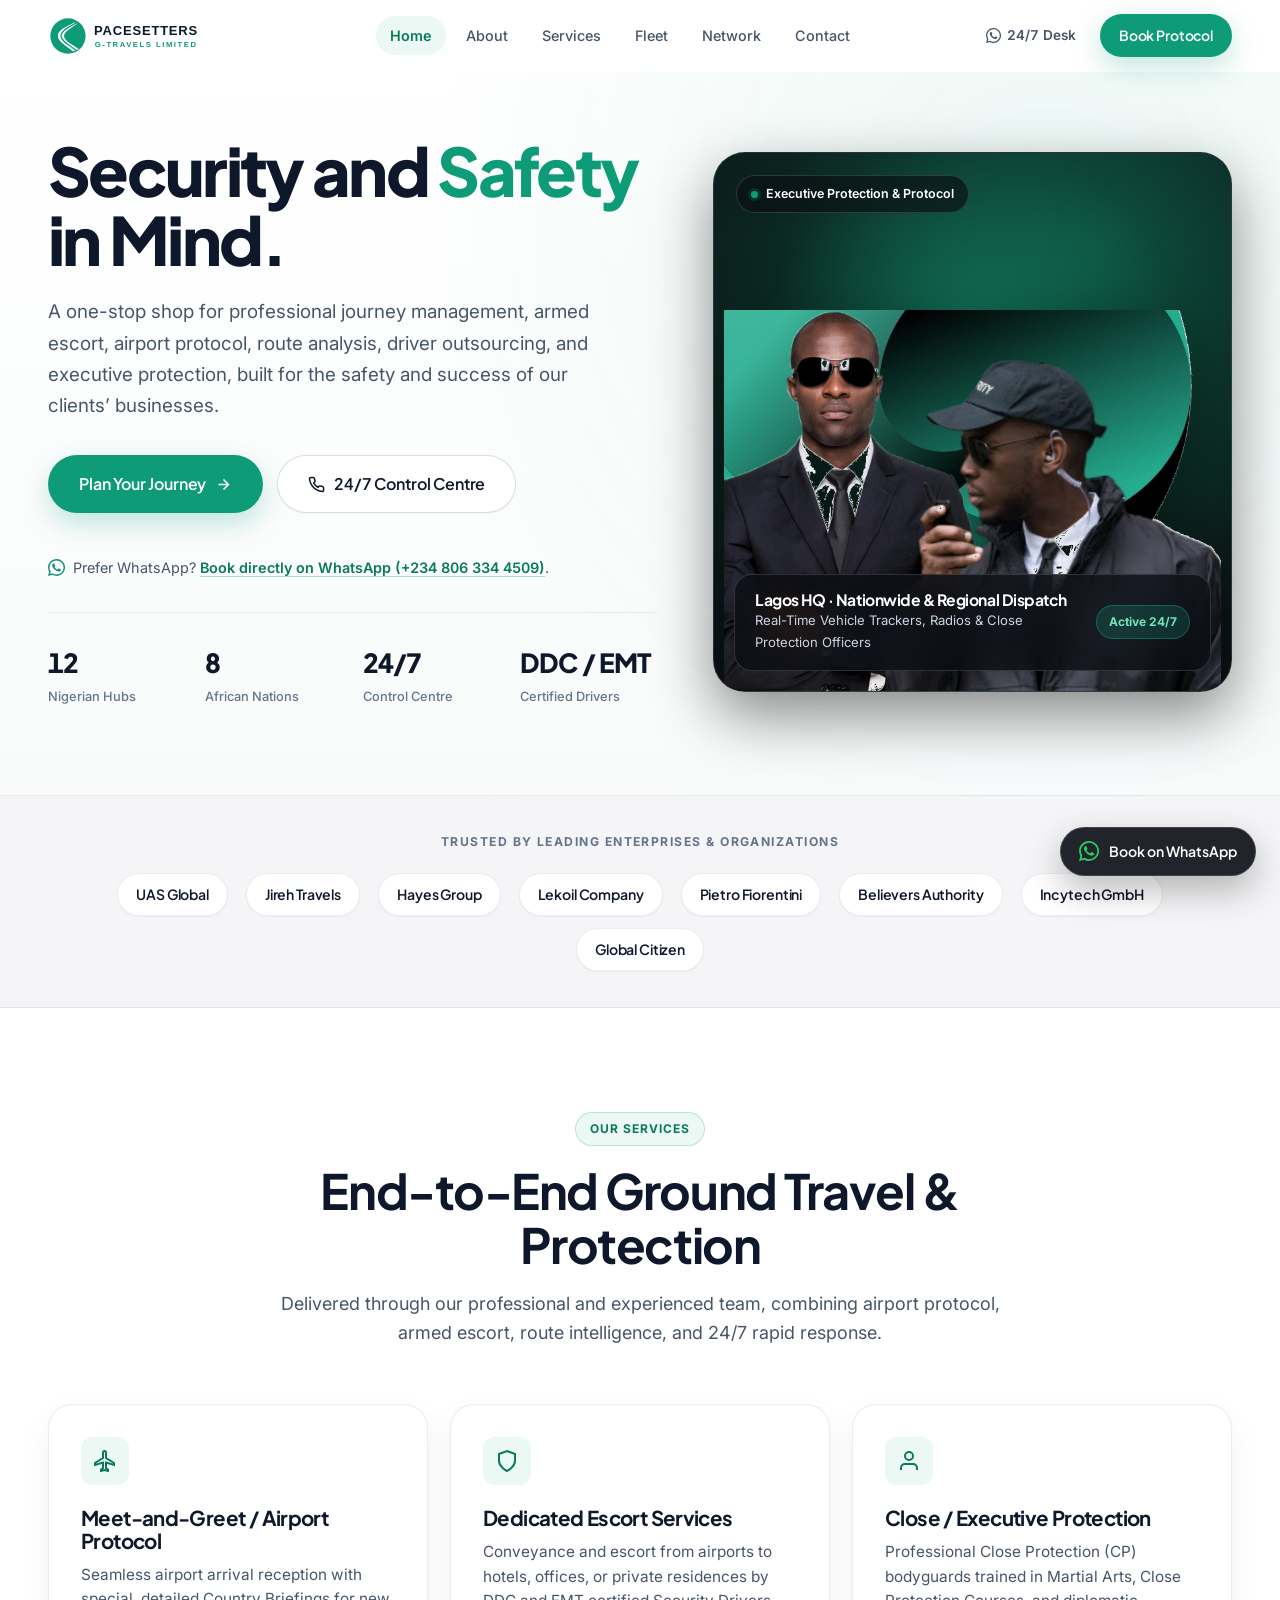
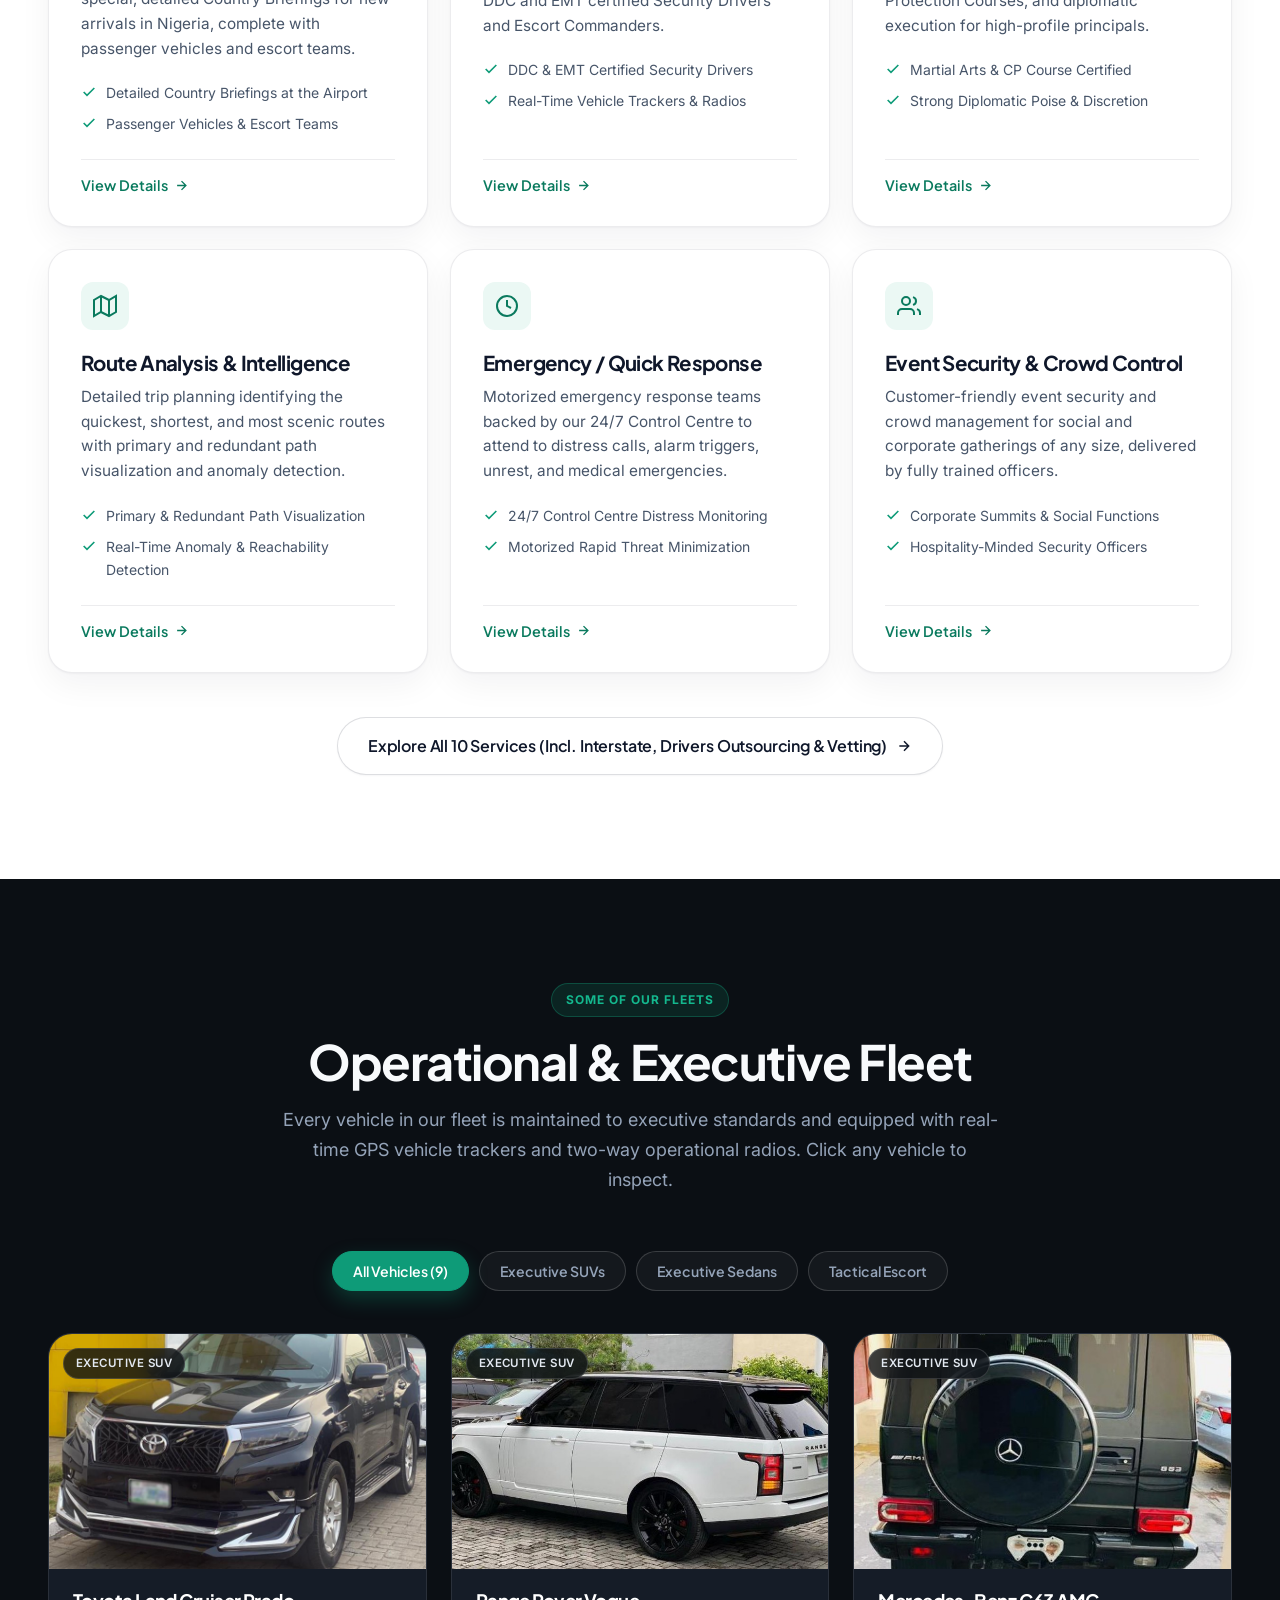
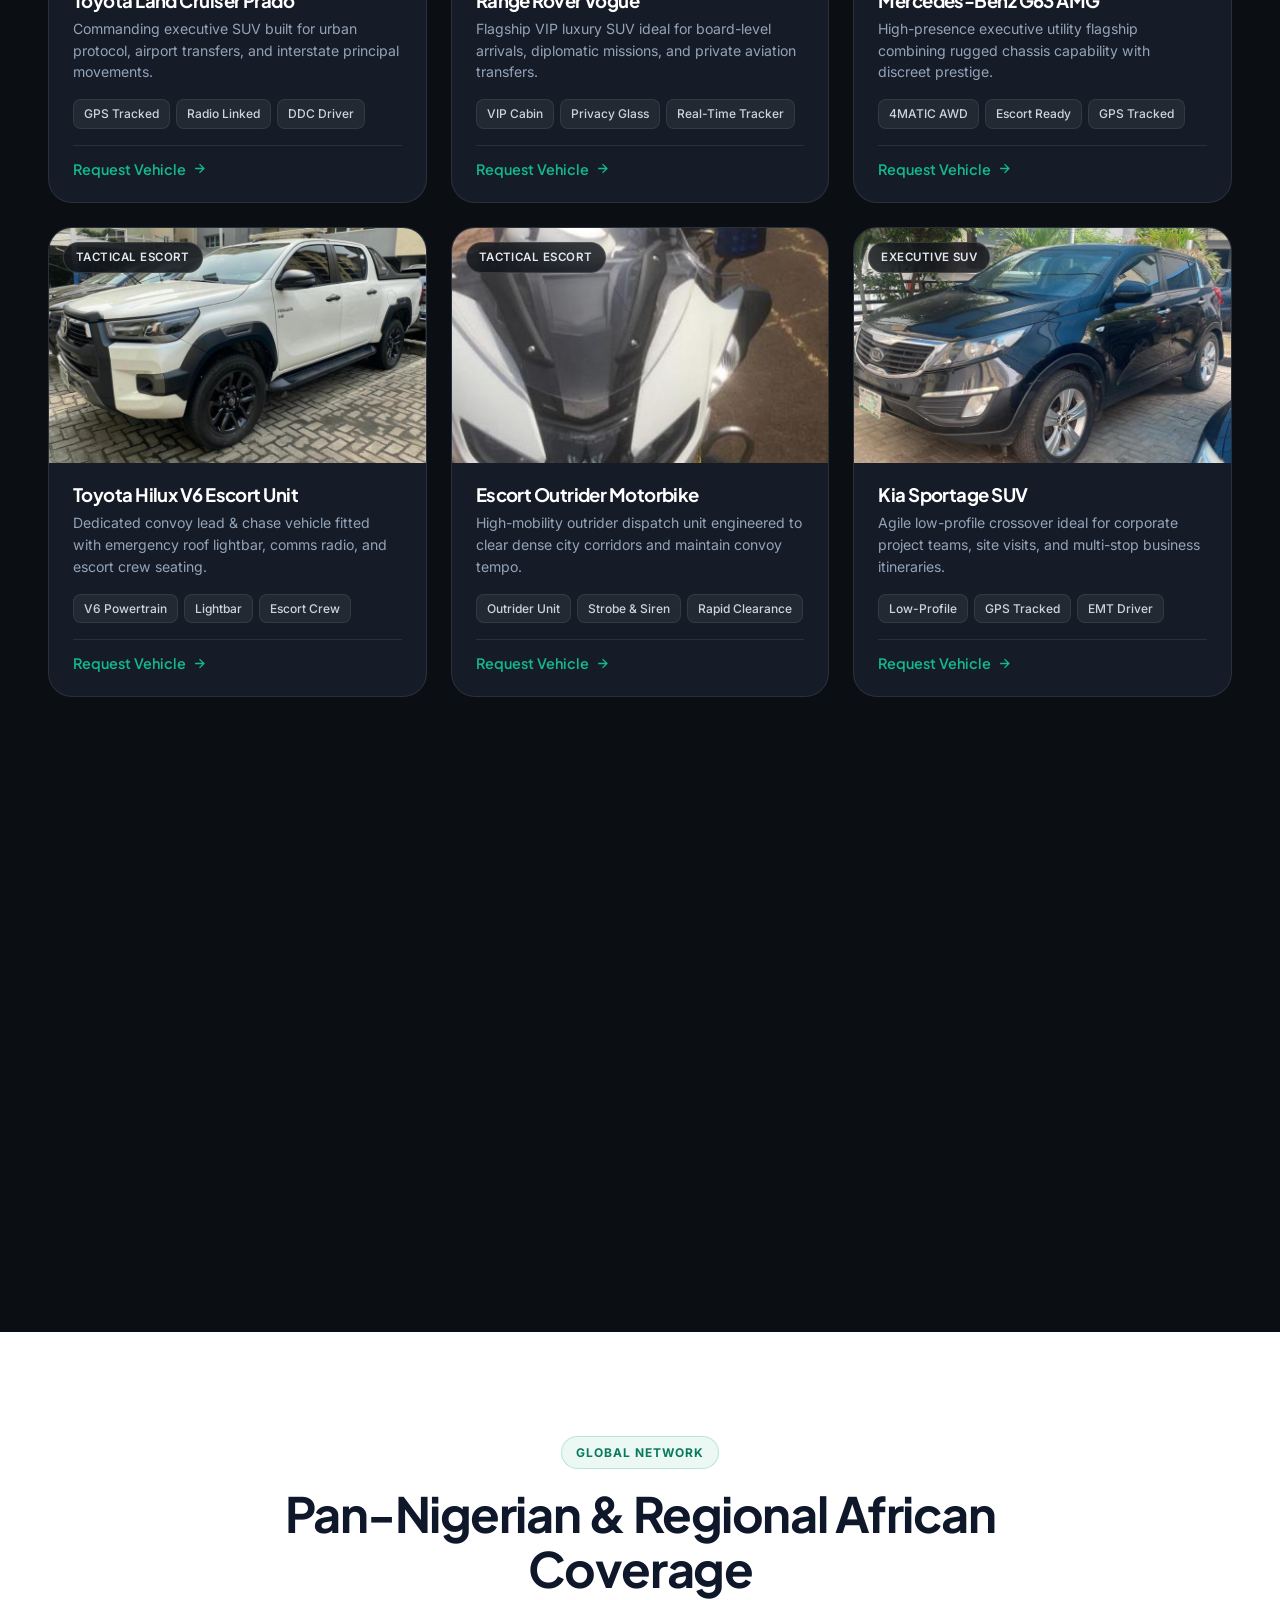
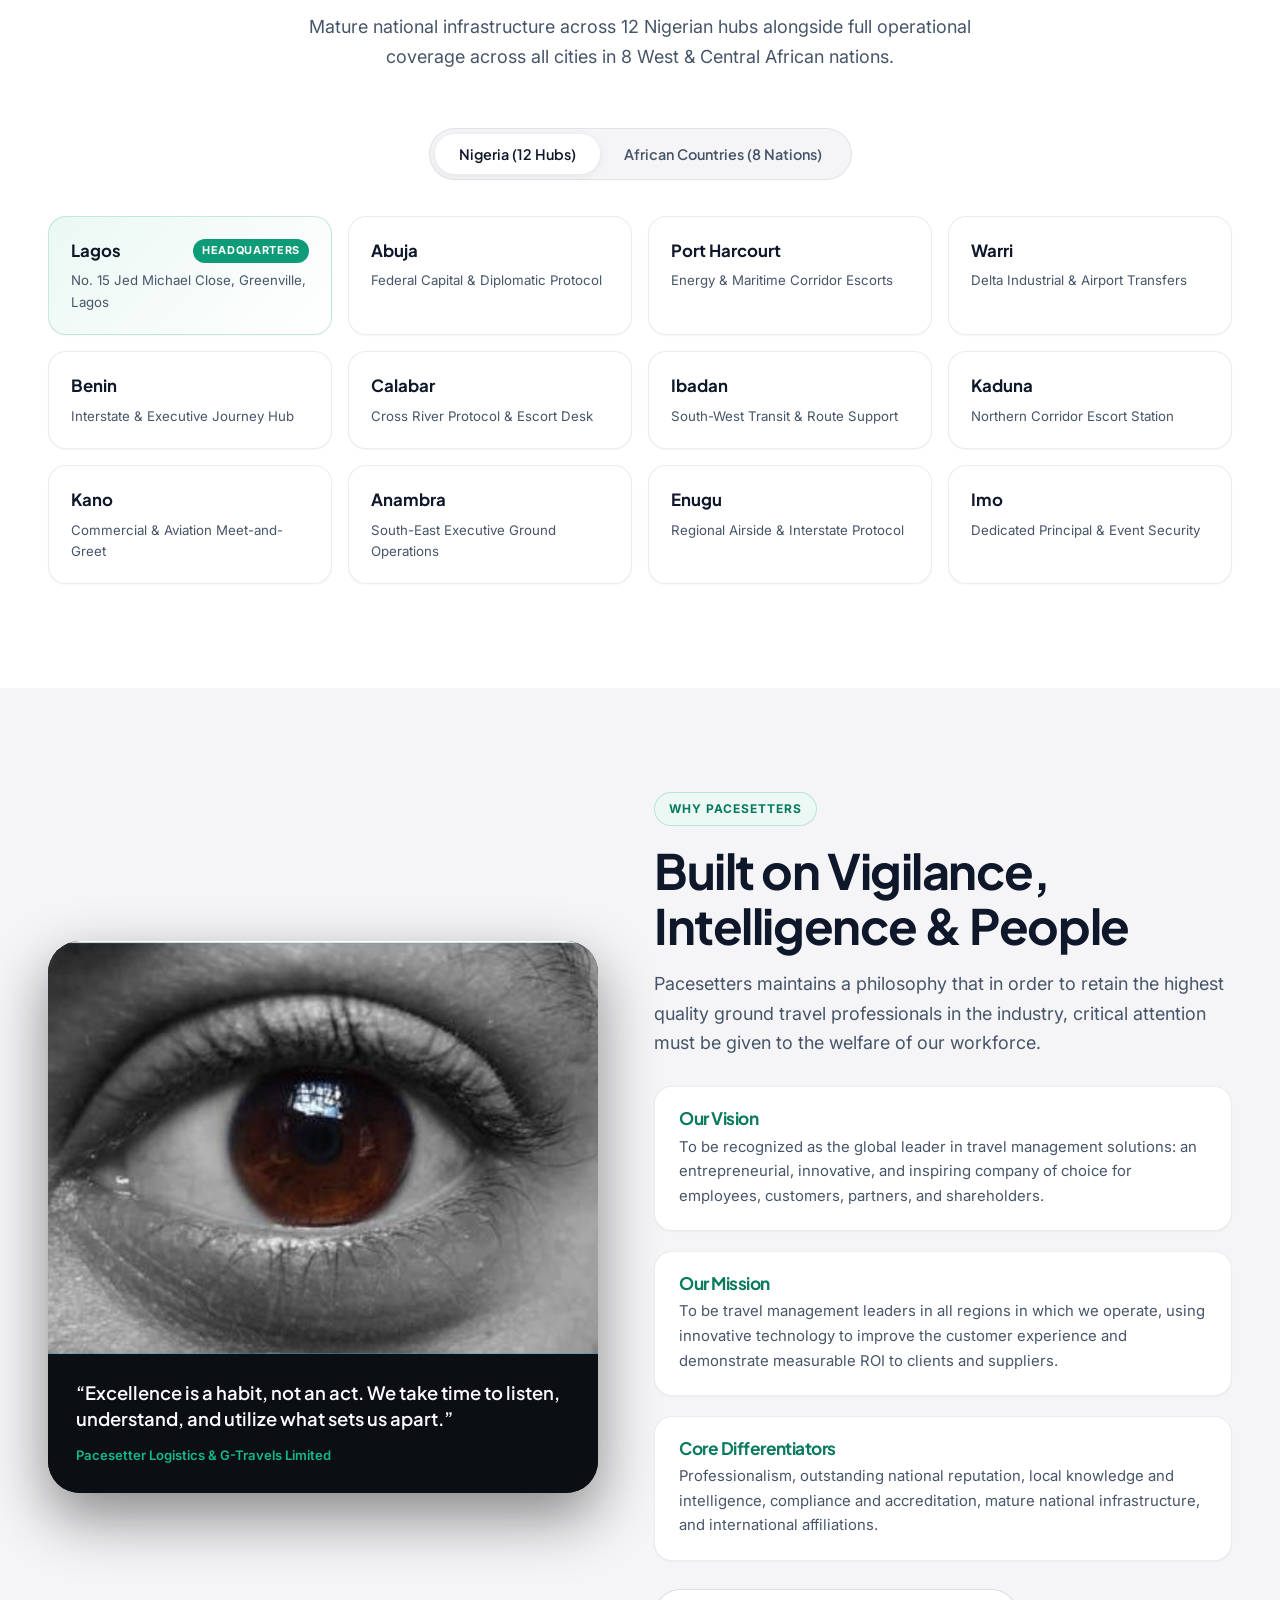
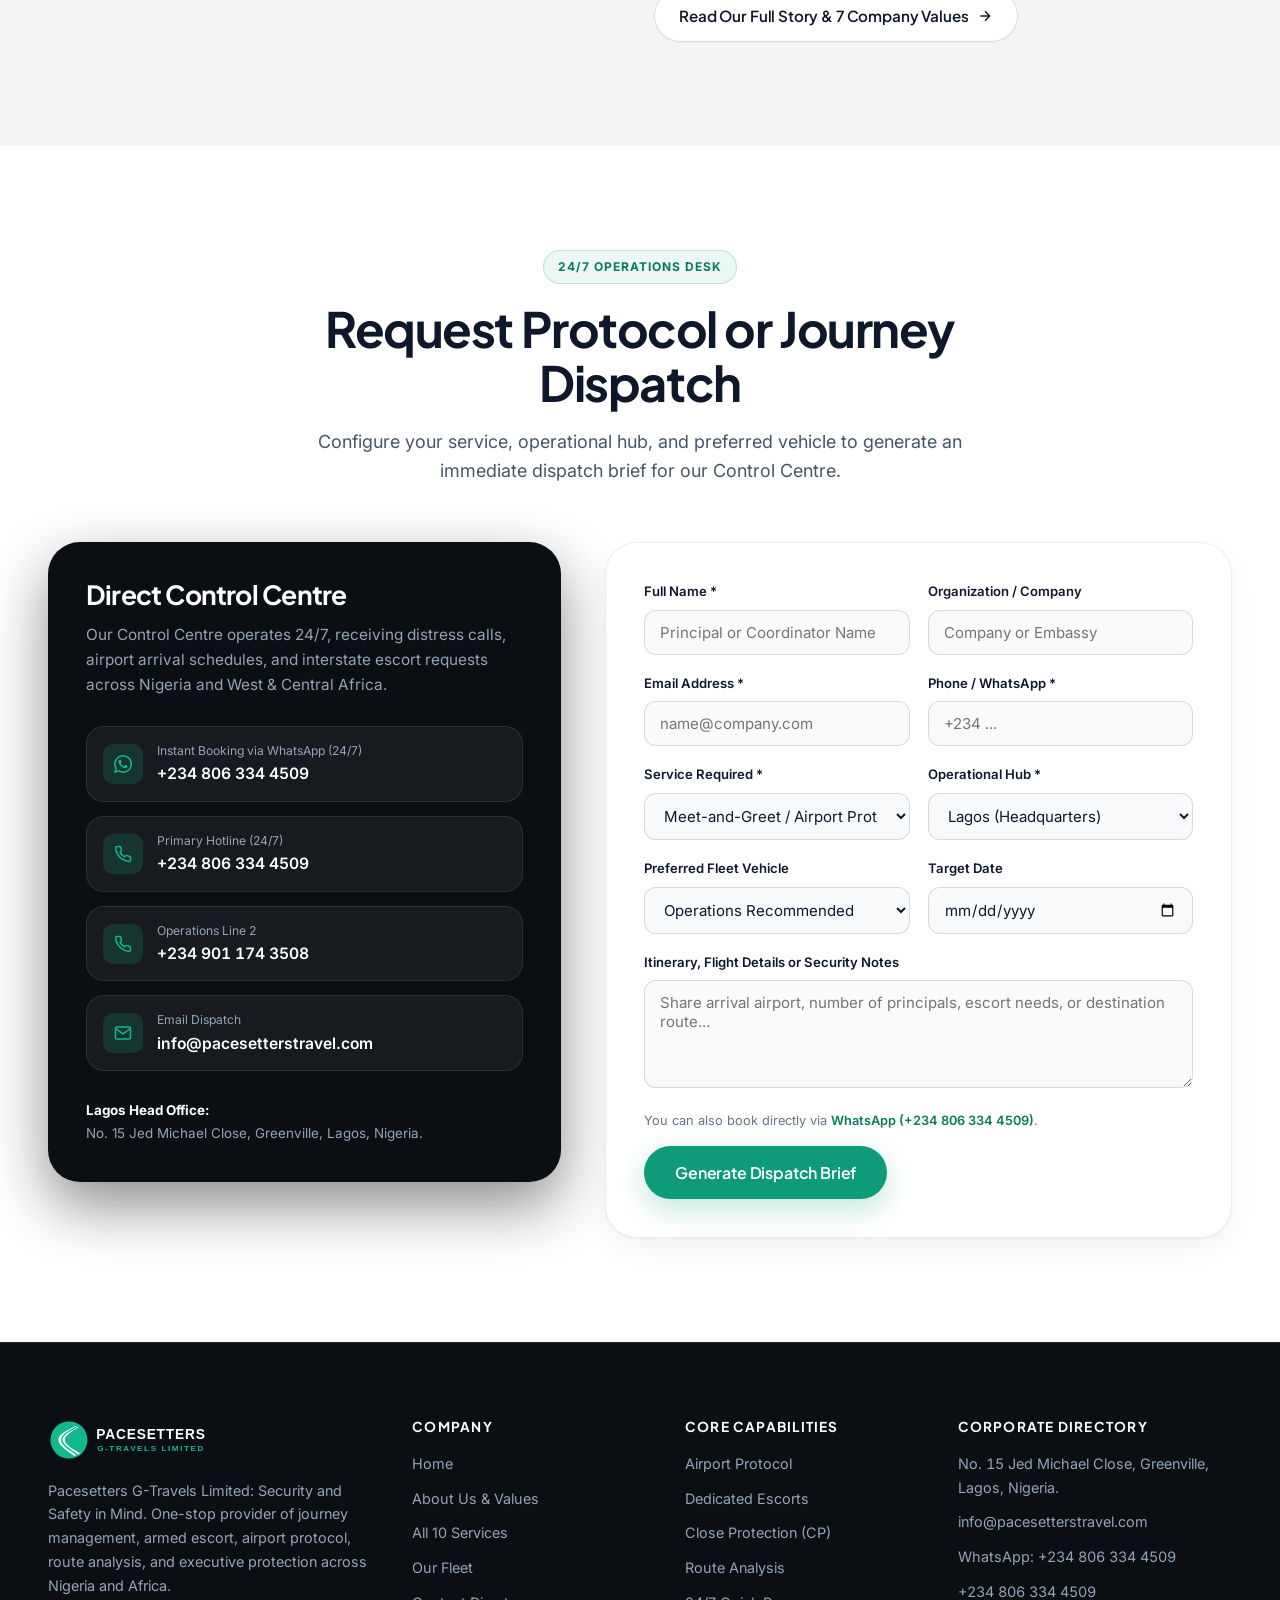
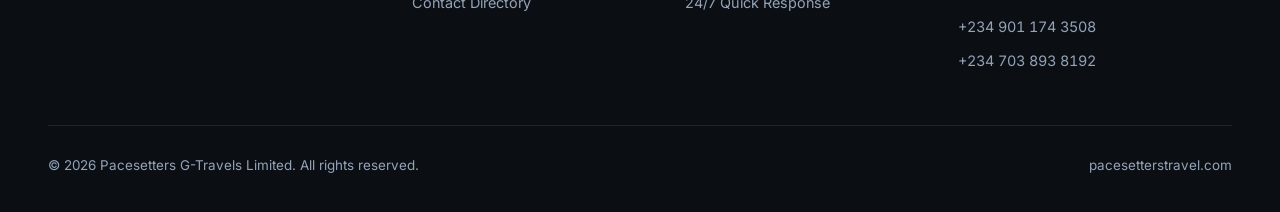
==== index.html @ 724a134c "Redesign Pacesetters G-Travels website with PDF brand assets and WhatsApp booking" ====
<!DOCTYPE html>
<html lang="en">
<head>
  <meta charset="UTF-8">
  <meta name="viewport" content="width=device-width, initial-scale=1.0">
  <title>Pacesetters G-Travels Limited | Security and Safety in Mind</title>
  <meta name="description" content="Pacesetters G-Travels Limited is a one-stop shop for professional journey management, armed escort, airport protocol, route analysis, driver outsourcing, and executive protection across Nigeria and West & Central Africa.">
  <meta property="og:title" content="Pacesetters G-Travels Limited | Security and Safety in Mind">
  <meta property="og:description" content="Professional journey management, airport protocol, armed escort, and executive protection across Nigeria and 8 African nations.">
  <meta property="og:type" content="website">
  <meta property="og:image" content="assets/images/pdf/fleet-prado.jpg">

  <link rel="preconnect" href="https://fonts.googleapis.com">
  <link rel="preconnect" href="https://fonts.gstatic.com" crossorigin>
  <link href="https://fonts.googleapis.com/css2?family=Inter:wght@400;500;600;700&family=Plus+Jakarta+Sans:wght@500;600;700;800&display=swap" rel="stylesheet">

  <link rel="stylesheet" href="style.css">
  <link rel="icon" type="image/svg+xml" href="assets/images/logo-mark.svg">
</head>
<body>

  <!-- STICKY FROSTED-GLASS NAVIGATION -->
  <header class="site-header" id="site-header">
    <div class="container nav-inner">
      <a href="index.html" class="nav-logo" aria-label="Pacesetters G-Travels Limited Home">
        <img src="assets/images/logo.svg" alt="Pacesetters G-Travels Limited" height="40">
      </a>

      <ul class="nav-menu" aria-label="Primary Navigation">
        <li><a href="index.html" class="nav-link active">Home</a></li>
        <li><a href="about.html" class="nav-link">About</a></li>
        <li><a href="services.html" class="nav-link">Services</a></li>
        <li><a href="#fleet" class="nav-link">Fleet</a></li>
        <li><a href="#network" class="nav-link">Network</a></li>
        <li><a href="contact.html" class="nav-link">Contact</a></li>
      </ul>

      <div class="nav-actions">
        <a href="https://wa.me/2348063344509?text=Hello%20Pacesetters%20G-Travels%2C%20I%20would%20like%20to%20book%20a%20journey%20or%20protocol%20service." target="_blank" rel="noopener noreferrer" class="nav-phone tabular-nums" aria-label="Message 24/7 Desk on WhatsApp">
          <svg width="15" height="15" viewBox="0 0 24 24" fill="currentColor" aria-hidden="true"><path d="M20.52 3.48A11.86 11.86 0 0 0 12.06 0C5.46 0 .1 5.36.1 11.96c0 2.1.55 4.16 1.6 5.97L0 24l6.24-1.64a11.94 11.94 0 0 0 5.82 1.49h.01c6.6 0 11.96-5.36 11.96-11.96 0-3.2-1.25-6.2-3.51-8.41ZM12.07 21.8h-.01a9.9 9.9 0 0 1-5.04-1.38l-.36-.21-3.7.97.99-3.61-.24-.37a9.86 9.86 0 0 1-1.52-5.24c0-5.46 4.44-9.9 9.9-9.9 2.64 0 5.13 1.03 7 2.9a9.83 9.83 0 0 1 2.9 7c0 5.46-4.45 9.9-9.92 9.9Zm5.43-7.42c-.3-.15-1.76-.87-2.04-.97-.27-.1-.47-.15-.67.15-.2.3-.77.97-.94 1.17-.17.2-.35.22-.65.07-.3-.15-1.26-.46-2.4-1.48-.89-.79-1.48-1.77-1.66-2.07-.17-.3-.02-.46.13-.61.14-.14.3-.35.45-.52.15-.18.2-.3.3-.5.1-.2.05-.37-.02-.52-.08-.15-.67-1.62-.92-2.22-.24-.58-.49-.5-.67-.51h-.57c-.2 0-.52.08-.8.37-.27.3-1.04 1.02-1.04 2.48s1.07 2.88 1.22 3.08c.15.2 2.1 3.2 5.08 4.49.71.3 1.26.49 1.69.62.71.23 1.36.2 1.87.12.57-.09 1.76-.72 2.01-1.41.25-.7.25-1.3.17-1.42-.07-.12-.27-.2-.57-.35Z"/></svg>
          <span>24/7 Desk</span>
        </a>
        <a href="#concierge" class="btn btn-primary btn-sm">Book Protocol</a>
        <button class="nav-toggle" id="nav-toggle" aria-label="Open menu" aria-expanded="false">
          <svg width="22" height="22" viewBox="0 0 24 24" fill="none" stroke="currentColor" stroke-width="2"><line x1="3" y1="6" x2="21" y2="6"/><line x1="3" y1="12" x2="21" y2="12"/><line x1="3" y1="18" x2="21" y2="18"/></svg>
        </button>
      </div>
    </div>
  </header>

  <!-- MOBILE NAVIGATION DRAWER -->
  <div class="mobile-drawer" id="mobile-drawer" aria-label="Mobile Navigation">
    <ul class="mobile-nav-list">
      <li><a href="index.html" class="active">Home <span>&rarr;</span></a></li>
      <li><a href="about.html">About Us <span>&rarr;</span></a></li>
      <li><a href="services.html">All 10 Services <span>&rarr;</span></a></li>
      <li><a href="#fleet">Our Fleet <span>&rarr;</span></a></li>
      <li><a href="#network">Global Network <span>&rarr;</span></a></li>
      <li><a href="contact.html">Contact Directory <span>&rarr;</span></a></li>
    </ul>
    <div class="mobile-drawer-footer">
      <a href="#concierge" class="btn btn-primary btn-lg">Plan Your Journey</a>
      <a href="tel:+2348063344509" class="btn btn-secondary btn-lg tabular-nums">Call +234 806 334 4509</a>
    </div>
  </div>

  <main>
    <!-- HERO SECTION -->
    <section class="hero">
      <div class="container hero-grid">
        <div class="hero-content">
          <h1 class="hero-title">
            Security and <span class="accent">Safety</span> in Mind.
          </h1>

          <p class="hero-subtitle">
            A one-stop shop for professional journey management, armed escort, airport protocol, route analysis, driver outsourcing, and executive protection, built for the safety and success of our clients’ businesses.
          </p>

          <div class="hero-actions">
            <a href="#concierge" class="btn btn-primary btn-lg">
              <span>Plan Your Journey</span>
              <svg width="17" height="17" viewBox="0 0 24 24" fill="none" stroke="currentColor" stroke-width="2.2"><path d="M5 12h14M12 5l7 7-7 7"/></svg>
            </a>
            <a href="tel:+2348063344509" class="btn btn-secondary btn-lg tabular-nums">
              <svg width="17" height="17" viewBox="0 0 24 24" fill="none" stroke="currentColor" stroke-width="2.2"><path d="M22 16.92v3a2 2 0 0 1-2.18 2 19.79 19.79 0 0 1-8.63-3.07 19.5 19.5 0 0 1-6-6 19.79 19.79 0 0 1-3.07-8.67A2 2 0 0 1 4.11 2h3a2 2 0 0 1 2 1.72 12.84 12.84 0 0 0 .7 2.81 2 2 0 0 1-.45 2.11L8.09 9.91a16 16 0 0 0 6 6l1.27-1.27a2 2 0 0 1 2.11-.45 12.84 12.84 0 0 0 2.81.7A2 2 0 0 1 22 16.92z"/></svg>
              <span>24/7 Control Centre</span>
            </a>
          </div>

          <p class="hero-whatsapp-note">
            <svg width="17" height="17" viewBox="0 0 24 24" fill="currentColor" aria-hidden="true"><path d="M20.52 3.48A11.86 11.86 0 0 0 12.06 0C5.46 0 .1 5.36.1 11.96c0 2.1.55 4.16 1.6 5.97L0 24l6.24-1.64a11.94 11.94 0 0 0 5.82 1.49h.01c6.6 0 11.96-5.36 11.96-11.96 0-3.2-1.25-6.2-3.51-8.41ZM12.07 21.8h-.01a9.9 9.9 0 0 1-5.04-1.38l-.36-.21-3.7.97.99-3.61-.24-.37a9.86 9.86 0 0 1-1.52-5.24c0-5.46 4.44-9.9 9.9-9.9 2.64 0 5.13 1.03 7 2.9a9.83 9.83 0 0 1 2.9 7c0 5.46-4.45 9.9-9.92 9.9Zm5.43-7.42c-.3-.15-1.76-.87-2.04-.97-.27-.1-.47-.15-.67.15-.2.3-.77.97-.94 1.17-.17.2-.35.22-.65.07-.3-.15-1.26-.46-2.4-1.48-.89-.79-1.48-1.77-1.66-2.07-.17-.3-.02-.46.13-.61.14-.14.3-.35.45-.52.15-.18.2-.3.3-.5.1-.2.05-.37-.02-.52-.08-.15-.67-1.62-.92-2.22-.24-.58-.49-.5-.67-.51h-.57c-.2 0-.52.08-.8.37-.27.3-1.04 1.02-1.04 2.48s1.07 2.88 1.22 3.08c.15.2 2.1 3.2 5.08 4.49.71.3 1.26.49 1.69.62.71.23 1.36.2 1.87.12.57-.09 1.76-.72 2.01-1.41.25-.7.25-1.3.17-1.42-.07-.12-.27-.2-.57-.35Z"/></svg>
            <span>Prefer WhatsApp? <a href="https://wa.me/2348063344509?text=Hello%20Pacesetters%20G-Travels%2C%20I%20would%20like%20to%20book%20a%20journey%20or%20protocol%20service." target="_blank" rel="noopener noreferrer" class="hero-whatsapp-link tabular-nums">Book directly on WhatsApp (+234 806 334 4509)</a>.</span>
          </p>

          <div class="hero-metrics">
            <div>
              <span class="metric-value tabular-nums">12</span>
              <span class="metric-label">Nigerian Hubs</span>
            </div>
            <div>
              <span class="metric-value tabular-nums">8</span>
              <span class="metric-label">African Nations</span>
            </div>
            <div>
              <span class="metric-value tabular-nums">24/7</span>
              <span class="metric-label">Control Centre</span>
            </div>
            <div>
              <span class="metric-value">DDC / EMT</span>
              <span class="metric-label">Certified Drivers</span>
            </div>
          </div>
        </div>

        <!-- Hero Visual Showcase -->
        <div class="hero-stage">
          <div class="hero-stage-badge">
            <span class="eyebrow-dot" aria-hidden="true"></span>
            <span>Executive Protection &amp; Protocol</span>
          </div>
          <img src="assets/images/pdf/hero-security.png" alt="Pacesetters G-Travels Executive Protection and Tactical Security Team" class="hero-stage-img">
          <div class="hero-stage-chip">
            <div>
              <h4>Lagos HQ &middot; Nationwide &amp; Regional Dispatch</h4>
              <p>Real-Time Vehicle Trackers, Radios &amp; Close Protection Officers</p>
            </div>
            <span class="chip-status">Active 24/7</span>
          </div>
        </div>
      </div>
    </section>

    <!-- TRUSTED CLIENTELE STRIP -->
    <section class="clientele-bar" aria-label="Our Clientele">
      <div class="container clientele-inner">
        <span class="clientele-label">Trusted by Leading Enterprises &amp; Organizations</span>
        <div class="clientele-list">
          <span class="client-pill">UAS Global</span>
          <span class="client-pill">Jireh Travels</span>
          <span class="client-pill">Hayes Group</span>
          <span class="client-pill">Lekoil Company</span>
          <span class="client-pill">Pietro Fiorentini</span>
          <span class="client-pill">Believers Authority</span>
          <span class="client-pill">Incytech GmbH</span>
          <span class="client-pill">Global Citizen</span>
        </div>
      </div>
    </section>

    <!-- CORE SERVICES BENTO GRID -->
    <section class="section" id="services">
      <div class="container">
        <div class="section-header centered reveal">
          <span class="eyebrow">Our Services</span>
          <h2 class="section-title">End-to-End Ground Travel &amp; Protection</h2>
          <p class="section-lead">
            Delivered through our professional and experienced team, combining airport protocol, armed escort, route intelligence, and 24/7 rapid response.
          </p>
        </div>

        <div class="bento-grid">
          <!-- 1. Meet-and-Greet / Airport Protocol -->
          <article class="bento-card reveal">
            <div>
              <div class="bento-icon" aria-hidden="true">
                <svg width="24" height="24" viewBox="0 0 24 24" fill="none" stroke="currentColor" stroke-width="2"><path d="M21 16v-2l-8-5V3.5c0-.83-.67-1.5-1.5-1.5S10 2.67 10 3.5V9l-8 5v2l8-2.5V19l-2 1.5V22l3.5-1 3.5 1v-1.5L13 19v-5.5l8 2.5z"/></svg>
              </div>
              <h3>Meet-and-Greet / Airport Protocol</h3>
              <p>
                Seamless airport arrival reception with special, detailed Country Briefings for new arrivals in Nigeria, complete with passenger vehicles and escort teams.
              </p>
              <ul class="bento-points">
                <li><svg width="16" height="16" viewBox="0 0 24 24" fill="none" stroke="currentColor" stroke-width="2.4"><polyline points="20 6 9 17 4 12"/></svg><span>Detailed Country Briefings at the Airport</span></li>
                <li><svg width="16" height="16" viewBox="0 0 24 24" fill="none" stroke="currentColor" stroke-width="2.4"><polyline points="20 6 9 17 4 12"/></svg><span>Passenger Vehicles &amp; Escort Teams</span></li>
              </ul>
            </div>
            <div class="bento-footer">
              <button type="button" class="text-link-btn" data-service-key="meet-greet">
                <span>View Details</span>
                <svg width="15" height="15" viewBox="0 0 24 24" fill="none" stroke="currentColor" stroke-width="2.2"><path d="M5 12h14M12 5l7 7-7 7"/></svg>
              </button>
            </div>
          </article>

          <!-- 2. Dedicated Escort & Security Drivers -->
          <article class="bento-card reveal">
            <div>
              <div class="bento-icon" aria-hidden="true">
                <svg width="24" height="24" viewBox="0 0 24 24" fill="none" stroke="currentColor" stroke-width="2"><path d="M12 22s8-4 8-10V5l-8-3-8 3v7c0 6 8 10 8 10z"/></svg>
              </div>
              <h3>Dedicated Escort Services</h3>
              <p>
                Conveyance and escort from airports to hotels, offices, or private residences by DDC and EMT certified Security Drivers and Escort Commanders.
              </p>
              <ul class="bento-points">
                <li><svg width="16" height="16" viewBox="0 0 24 24" fill="none" stroke="currentColor" stroke-width="2.4"><polyline points="20 6 9 17 4 12"/></svg><span>DDC &amp; EMT Certified Security Drivers</span></li>
                <li><svg width="16" height="16" viewBox="0 0 24 24" fill="none" stroke="currentColor" stroke-width="2.4"><polyline points="20 6 9 17 4 12"/></svg><span>Real-Time Vehicle Trackers &amp; Radios</span></li>
              </ul>
            </div>
            <div class="bento-footer">
              <button type="button" class="text-link-btn" data-service-key="dedicated">
                <span>View Details</span>
                <svg width="15" height="15" viewBox="0 0 24 24" fill="none" stroke="currentColor" stroke-width="2.2"><path d="M5 12h14M12 5l7 7-7 7"/></svg>
              </button>
            </div>
          </article>

          <!-- 3. Close / Executive Protection -->
          <article class="bento-card reveal">
            <div>
              <div class="bento-icon" aria-hidden="true">
                <svg width="24" height="24" viewBox="0 0 24 24" fill="none" stroke="currentColor" stroke-width="2"><path d="M20 21v-2a4 4 0 0 0-4-4H8a4 4 0 0 0-4 4v2"/><circle cx="12" cy="7" r="4"/></svg>
              </div>
              <h3>Close / Executive Protection</h3>
              <p>
                Professional Close Protection (CP) bodyguards trained in Martial Arts, Close Protection Courses, and diplomatic execution for high-profile principals.
              </p>
              <ul class="bento-points">
                <li><svg width="16" height="16" viewBox="0 0 24 24" fill="none" stroke="currentColor" stroke-width="2.4"><polyline points="20 6 9 17 4 12"/></svg><span>Martial Arts &amp; CP Course Certified</span></li>
                <li><svg width="16" height="16" viewBox="0 0 24 24" fill="none" stroke="currentColor" stroke-width="2.4"><polyline points="20 6 9 17 4 12"/></svg><span>Strong Diplomatic Poise &amp; Discretion</span></li>
              </ul>
            </div>
            <div class="bento-footer">
              <button type="button" class="text-link-btn" data-service-key="close-protection">
                <span>View Details</span>
                <svg width="15" height="15" viewBox="0 0 24 24" fill="none" stroke="currentColor" stroke-width="2.2"><path d="M5 12h14M12 5l7 7-7 7"/></svg>
              </button>
            </div>
          </article>

          <!-- 4. Route Analysis -->
          <article class="bento-card reveal">
            <div>
              <div class="bento-icon" aria-hidden="true">
                <svg width="24" height="24" viewBox="0 0 24 24" fill="none" stroke="currentColor" stroke-width="2"><polygon points="1 6 1 22 8 18 16 22 23 18 23 2 16 6 8 2 1 6"/><line x1="8" y1="2" x2="8" y2="18"/><line x1="16" y1="6" x2="16" y2="22"/></svg>
              </div>
              <h3>Route Analysis &amp; Intelligence</h3>
              <p>
                Detailed trip planning identifying the quickest, shortest, and most scenic routes with primary and redundant path visualization and anomaly detection.
              </p>
              <ul class="bento-points">
                <li><svg width="16" height="16" viewBox="0 0 24 24" fill="none" stroke="currentColor" stroke-width="2.4"><polyline points="20 6 9 17 4 12"/></svg><span>Primary &amp; Redundant Path Visualization</span></li>
                <li><svg width="16" height="16" viewBox="0 0 24 24" fill="none" stroke="currentColor" stroke-width="2.4"><polyline points="20 6 9 17 4 12"/></svg><span>Real-Time Anomaly &amp; Reachability Detection</span></li>
              </ul>
            </div>
            <div class="bento-footer">
              <button type="button" class="text-link-btn" data-service-key="route-analysis">
                <span>View Details</span>
                <svg width="15" height="15" viewBox="0 0 24 24" fill="none" stroke="currentColor" stroke-width="2.2"><path d="M5 12h14M12 5l7 7-7 7"/></svg>
              </button>
            </div>
          </article>

          <!-- 5. Emergency / Quick Response -->
          <article class="bento-card reveal">
            <div>
              <div class="bento-icon" aria-hidden="true">
                <svg width="24" height="24" viewBox="0 0 24 24" fill="none" stroke="currentColor" stroke-width="2"><circle cx="12" cy="12" r="10"/><polyline points="12 6 12 12 16 14"/></svg>
              </div>
              <h3>Emergency / Quick Response</h3>
              <p>
                Motorized emergency response teams backed by our 24/7 Control Centre to attend to distress calls, alarm triggers, unrest, and medical emergencies.
              </p>
              <ul class="bento-points">
                <li><svg width="16" height="16" viewBox="0 0 24 24" fill="none" stroke="currentColor" stroke-width="2.4"><polyline points="20 6 9 17 4 12"/></svg><span>24/7 Control Centre Distress Monitoring</span></li>
                <li><svg width="16" height="16" viewBox="0 0 24 24" fill="none" stroke="currentColor" stroke-width="2.4"><polyline points="20 6 9 17 4 12"/></svg><span>Motorized Rapid Threat Minimization</span></li>
              </ul>
            </div>
            <div class="bento-footer">
              <button type="button" class="text-link-btn" data-service-key="emergency">
                <span>View Details</span>
                <svg width="15" height="15" viewBox="0 0 24 24" fill="none" stroke="currentColor" stroke-width="2.2"><path d="M5 12h14M12 5l7 7-7 7"/></svg>
              </button>
            </div>
          </article>

          <!-- 6. Event Security -->
          <article class="bento-card reveal">
            <div>
              <div class="bento-icon" aria-hidden="true">
                <svg width="24" height="24" viewBox="0 0 24 24" fill="none" stroke="currentColor" stroke-width="2"><path d="M17 21v-2a4 4 0 0 0-4-4H5a4 4 0 0 0-4 4v2"/><circle cx="9" cy="7" r="4"/><path d="M23 21v-2a4 4 0 0 0-3-3.87"/><path d="M16 3.13a4 4 0 0 1 0 7.75"/></svg>
              </div>
              <h3>Event Security &amp; Crowd Control</h3>
              <p>
                Customer-friendly event security and crowd management for social and corporate gatherings of any size, delivered by fully trained officers.
              </p>
              <ul class="bento-points">
                <li><svg width="16" height="16" viewBox="0 0 24 24" fill="none" stroke="currentColor" stroke-width="2.4"><polyline points="20 6 9 17 4 12"/></svg><span>Corporate Summits &amp; Social Functions</span></li>
                <li><svg width="16" height="16" viewBox="0 0 24 24" fill="none" stroke="currentColor" stroke-width="2.4"><polyline points="20 6 9 17 4 12"/></svg><span>Hospitality-Minded Security Officers</span></li>
              </ul>
            </div>
            <div class="bento-footer">
              <button type="button" class="text-link-btn" data-service-key="event-security">
                <span>View Details</span>
                <svg width="15" height="15" viewBox="0 0 24 24" fill="none" stroke="currentColor" stroke-width="2.2"><path d="M5 12h14M12 5l7 7-7 7"/></svg>
              </button>
            </div>
          </article>
        </div>

        <div class="section-cta-row">
          <a href="services.html" class="btn btn-secondary btn-lg">
            <span>Explore All 10 Services (Incl. Interstate, Drivers Outsourcing &amp; Vetting)</span>
            <svg width="16" height="16" viewBox="0 0 24 24" fill="none" stroke="currentColor" stroke-width="2.2"><path d="M5 12h14M12 5l7 7-7 7"/></svg>
          </a>
        </div>
      </div>
    </section>

    <!-- OBSIDIAN FLEET SHOWROOM -->
    <section class="section section-obsidian" id="fleet">
      <div class="container">
        <div class="section-header centered reveal">
          <span class="eyebrow">Some Of Our Fleets</span>
          <h2 class="section-title">Operational &amp; Executive Fleet</h2>
          <p class="section-lead">
            Every vehicle in our fleet is maintained to executive standards and equipped with real-time GPS vehicle trackers and two-way operational radios. Click any vehicle to inspect.
          </p>
        </div>

        <div class="fleet-controls" role="tablist" aria-label="Fleet Category Filter">
          <button type="button" class="filter-pill active" data-fleet-filter="all">All Vehicles (9)</button>
          <button type="button" class="filter-pill" data-fleet-filter="suv">Executive SUVs</button>
          <button type="button" class="filter-pill" data-fleet-filter="sedan">Executive Sedans</button>
          <button type="button" class="filter-pill" data-fleet-filter="escort">Tactical Escort</button>
        </div>

        <div class="fleet-grid">
          <!-- 1. Toyota Land Cruiser Prado -->
          <article class="fleet-card reveal" data-category="suv" data-vehicle="Toyota Land Cruiser Prado">
            <div class="fleet-media">
              <img src="assets/images/pdf/fleet-prado.jpg" alt="Black Toyota Land Cruiser Prado Executive SUV" loading="lazy">
              <span class="fleet-category-badge">Executive SUV</span>
              <span class="fleet-zoom-hint" aria-hidden="true">
                <svg width="16" height="16" viewBox="0 0 24 24" fill="none" stroke="currentColor" stroke-width="2"><circle cx="11" cy="11" r="8"/><line x1="21" y1="21" x2="16.65" y2="16.65"/><line x1="11" y1="8" x2="11" y2="14"/><line x1="8" y1="11" x2="14" y2="11"/></svg>
              </span>
            </div>
            <div class="fleet-body">
              <div>
                <h3>Toyota Land Cruiser Prado</h3>
                <p>Commanding executive SUV built for urban protocol, airport transfers, and interstate principal movements.</p>
              </div>
              <div>
                <div class="fleet-specs">
                  <span class="spec-tag">GPS Tracked</span>
                  <span class="spec-tag">Radio Linked</span>
                  <span class="spec-tag">DDC Driver</span>
                </div>
                <div class="fleet-actions" style="margin-top:16px;">
                  <button type="button" class="text-link-btn" style="color:#14b88e;" data-request-vehicle="Toyota Land Cruiser Prado">
                    <span>Request Vehicle</span>
                    <svg width="15" height="15" viewBox="0 0 24 24" fill="none" stroke="currentColor" stroke-width="2.2"><path d="M5 12h14M12 5l7 7-7 7"/></svg>
                  </button>
                </div>
              </div>
            </div>
          </article>

          <!-- 2. Range Rover Vogue -->
          <article class="fleet-card reveal" data-category="suv" data-vehicle="Range Rover Vogue">
            <div class="fleet-media">
              <img src="assets/images/pdf/fleet-range-rover.jpg" alt="White Range Rover Vogue Executive SUV" loading="lazy">
              <span class="fleet-category-badge">Executive SUV</span>
              <span class="fleet-zoom-hint" aria-hidden="true">
                <svg width="16" height="16" viewBox="0 0 24 24" fill="none" stroke="currentColor" stroke-width="2"><circle cx="11" cy="11" r="8"/><line x1="21" y1="21" x2="16.65" y2="16.65"/><line x1="11" y1="8" x2="11" y2="14"/><line x1="8" y1="11" x2="14" y2="11"/></svg>
              </span>
            </div>
            <div class="fleet-body">
              <div>
                <h3>Range Rover Vogue</h3>
                <p>Flagship VIP luxury SUV ideal for board-level arrivals, diplomatic missions, and private aviation transfers.</p>
              </div>
              <div>
                <div class="fleet-specs">
                  <span class="spec-tag">VIP Cabin</span>
                  <span class="spec-tag">Privacy Glass</span>
                  <span class="spec-tag">Real-Time Tracker</span>
                </div>
                <div class="fleet-actions" style="margin-top:16px;">
                  <button type="button" class="text-link-btn" style="color:#14b88e;" data-request-vehicle="Range Rover Vogue">
                    <span>Request Vehicle</span>
                    <svg width="15" height="15" viewBox="0 0 24 24" fill="none" stroke="currentColor" stroke-width="2.2"><path d="M5 12h14M12 5l7 7-7 7"/></svg>
                  </button>
                </div>
              </div>
            </div>
          </article>

          <!-- 3. Mercedes-Benz G63 AMG -->
          <article class="fleet-card reveal" data-category="suv" data-vehicle="Mercedes-Benz G63 AMG">
            <div class="fleet-media">
              <img src="assets/images/pdf/fleet-gwagon.jpg" alt="Black Mercedes-Benz G63 AMG SUV" loading="lazy">
              <span class="fleet-category-badge">Executive SUV</span>
              <span class="fleet-zoom-hint" aria-hidden="true">
                <svg width="16" height="16" viewBox="0 0 24 24" fill="none" stroke="currentColor" stroke-width="2"><circle cx="11" cy="11" r="8"/><line x1="21" y1="21" x2="16.65" y2="16.65"/><line x1="11" y1="8" x2="11" y2="14"/><line x1="8" y1="11" x2="14" y2="11"/></svg>
              </span>
            </div>
            <div class="fleet-body">
              <div>
                <h3>Mercedes-Benz G63 AMG</h3>
                <p>High-presence executive utility flagship combining rugged chassis capability with discreet prestige.</p>
              </div>
              <div>
                <div class="fleet-specs">
                  <span class="spec-tag">4MATIC AWD</span>
                  <span class="spec-tag">Escort Ready</span>
                  <span class="spec-tag">GPS Tracked</span>
                </div>
                <div class="fleet-actions" style="margin-top:16px;">
                  <button type="button" class="text-link-btn" style="color:#14b88e;" data-request-vehicle="Mercedes-Benz G63 AMG">
                    <span>Request Vehicle</span>
                    <svg width="15" height="15" viewBox="0 0 24 24" fill="none" stroke="currentColor" stroke-width="2.2"><path d="M5 12h14M12 5l7 7-7 7"/></svg>
                  </button>
                </div>
              </div>
            </div>
          </article>

          <!-- 4. Toyota Hilux V6 Tactical Escort -->
          <article class="fleet-card reveal" data-category="escort" data-vehicle="Toyota Hilux V6 Tactical Escort">
            <div class="fleet-media">
              <img src="assets/images/pdf/fleet-hilux.jpg" alt="White Toyota Hilux V6 Tactical Escort Vehicle with Roof Lightbar" loading="lazy">
              <span class="fleet-category-badge">Tactical Escort</span>
              <span class="fleet-zoom-hint" aria-hidden="true">
                <svg width="16" height="16" viewBox="0 0 24 24" fill="none" stroke="currentColor" stroke-width="2"><circle cx="11" cy="11" r="8"/><line x1="21" y1="21" x2="16.65" y2="16.65"/><line x1="11" y1="8" x2="11" y2="14"/><line x1="8" y1="11" x2="14" y2="11"/></svg>
              </span>
            </div>
            <div class="fleet-body">
              <div>
                <h3>Toyota Hilux V6 Escort Unit</h3>
                <p>Dedicated convoy lead &amp; chase vehicle fitted with emergency roof lightbar, comms radio, and escort crew seating.</p>
              </div>
              <div>
                <div class="fleet-specs">
                  <span class="spec-tag">V6 Powertrain</span>
                  <span class="spec-tag">Lightbar</span>
                  <span class="spec-tag">Escort Crew</span>
                </div>
                <div class="fleet-actions" style="margin-top:16px;">
                  <button type="button" class="text-link-btn" style="color:#14b88e;" data-request-vehicle="Toyota Hilux V6 Tactical Escort">
                    <span>Request Vehicle</span>
                    <svg width="15" height="15" viewBox="0 0 24 24" fill="none" stroke="currentColor" stroke-width="2.2"><path d="M5 12h14M12 5l7 7-7 7"/></svg>
                  </button>
                </div>
              </div>
            </div>
          </article>

          <!-- 5. Honda Tactical Escort Motorbike -->
          <article class="fleet-card reveal" data-category="escort" data-vehicle="Escort Outrider Motorbike">
            <div class="fleet-media">
              <img src="assets/images/pdf/fleet-escort-bike.jpg" alt="White Tactical Escort Outrider Motorbike with Blue Strobe Lights" loading="lazy">
              <span class="fleet-category-badge">Tactical Escort</span>
              <span class="fleet-zoom-hint" aria-hidden="true">
                <svg width="16" height="16" viewBox="0 0 24 24" fill="none" stroke="currentColor" stroke-width="2"><circle cx="11" cy="11" r="8"/><line x1="21" y1="21" x2="16.65" y2="16.65"/><line x1="11" y1="8" x2="11" y2="14"/><line x1="8" y1="11" x2="14" y2="11"/></svg>
              </span>
            </div>
            <div class="fleet-body">
              <div>
                <h3>Escort Outrider Motorbike</h3>
                <p>High-mobility outrider dispatch unit engineered to clear dense city corridors and maintain convoy tempo.</p>
              </div>
              <div>
                <div class="fleet-specs">
                  <span class="spec-tag">Outrider Unit</span>
                  <span class="spec-tag">Strobe &amp; Siren</span>
                  <span class="spec-tag">Rapid Clearance</span>
                </div>
                <div class="fleet-actions" style="margin-top:16px;">
                  <button type="button" class="text-link-btn" style="color:#14b88e;" data-request-vehicle="Escort Outrider Motorbike">
                    <span>Request Vehicle</span>
                    <svg width="15" height="15" viewBox="0 0 24 24" fill="none" stroke="currentColor" stroke-width="2.2"><path d="M5 12h14M12 5l7 7-7 7"/></svg>
                  </button>
                </div>
              </div>
            </div>
          </article>

          <!-- 6. Kia Sportage -->
          <article class="fleet-card reveal" data-category="suv" data-vehicle="Kia Sportage SUV">
            <div class="fleet-media">
              <img src="assets/images/pdf/fleet-sportage-front.jpg" alt="Black Kia Sportage Operational SUV" loading="lazy">
              <span class="fleet-category-badge">Executive SUV</span>
              <span class="fleet-zoom-hint" aria-hidden="true">
                <svg width="16" height="16" viewBox="0 0 24 24" fill="none" stroke="currentColor" stroke-width="2"><circle cx="11" cy="11" r="8"/><line x1="21" y1="21" x2="16.65" y2="16.65"/><line x1="11" y1="8" x2="11" y2="14"/><line x1="8" y1="11" x2="14" y2="11"/></svg>
              </span>
            </div>
            <div class="fleet-body">
              <div>
                <h3>Kia Sportage SUV</h3>
                <p>Agile low-profile crossover ideal for corporate project teams, site visits, and multi-stop business itineraries.</p>
              </div>
              <div>
                <div class="fleet-specs">
                  <span class="spec-tag">Low-Profile</span>
                  <span class="spec-tag">GPS Tracked</span>
                  <span class="spec-tag">EMT Driver</span>
                </div>
                <div class="fleet-actions" style="margin-top:16px;">
                  <button type="button" class="text-link-btn" style="color:#14b88e;" data-request-vehicle="Kia Sportage SUV">
                    <span>Request Vehicle</span>
                    <svg width="15" height="15" viewBox="0 0 24 24" fill="none" stroke="currentColor" stroke-width="2.2"><path d="M5 12h14M12 5l7 7-7 7"/></svg>
                  </button>
                </div>
              </div>
            </div>
          </article>

          <!-- 7. Mercedes-Benz C300 -->
          <article class="fleet-card reveal" data-category="sedan" data-vehicle="Mercedes-Benz C300">
            <div class="fleet-media">
              <img src="assets/images/pdf/fleet-cclass.jpg" alt="Dark Blue Mercedes-Benz C300 Executive Sedan" loading="lazy">
              <span class="fleet-category-badge">Executive Sedan</span>
              <span class="fleet-zoom-hint" aria-hidden="true">
                <svg width="16" height="16" viewBox="0 0 24 24" fill="none" stroke="currentColor" stroke-width="2"><circle cx="11" cy="11" r="8"/><line x1="21" y1="21" x2="16.65" y2="16.65"/><line x1="11" y1="8" x2="11" y2="14"/><line x1="8" y1="11" x2="14" y2="11"/></svg>
              </span>
            </div>
            <div class="fleet-body">
              <div>
                <h3>Mercedes-Benz C300</h3>
                <p>Refined executive sedan suited for hotel-to-office transfers, corporate board meetings, and airport meet-and-greet.</p>
              </div>
              <div>
                <div class="fleet-specs">
                  <span class="spec-tag">Executive Trim</span>
                  <span class="spec-tag">GPS Tracked</span>
                  <span class="spec-tag">Radio Equipped</span>
                </div>
                <div class="fleet-actions" style="margin-top:16px;">
                  <button type="button" class="text-link-btn" style="color:#14b88e;" data-request-vehicle="Mercedes-Benz C300">
                    <span>Request Vehicle</span>
                    <svg width="15" height="15" viewBox="0 0 24 24" fill="none" stroke="currentColor" stroke-width="2.2"><path d="M5 12h14M12 5l7 7-7 7"/></svg>
                  </button>
                </div>
              </div>
            </div>
          </article>

          <!-- 8. Toyota Camry -->
          <article class="fleet-card reveal" data-category="sedan" data-vehicle="Toyota Camry Sedan">
            <div class="fleet-media">
              <img src="assets/images/pdf/fleet-camry.jpg" alt="Silver Toyota Camry Executive Sedan" loading="lazy">
              <span class="fleet-category-badge">Executive Sedan</span>
              <span class="fleet-zoom-hint" aria-hidden="true">
                <svg width="16" height="16" viewBox="0 0 24 24" fill="none" stroke="currentColor" stroke-width="2"><circle cx="11" cy="11" r="8"/><line x1="21" y1="21" x2="16.65" y2="16.65"/><line x1="11" y1="8" x2="11" y2="14"/><line x1="8" y1="11" x2="14" y2="11"/></svg>
              </span>
            </div>
            <div class="fleet-body">
              <div>
                <h3>Toyota Camry Executive</h3>
                <p>Dependable, comfortable executive sedan for daily corporate commuting, airport shuttles, and driver outsourcing.</p>
              </div>
              <div>
                <div class="fleet-specs">
                  <span class="spec-tag">Business Class</span>
                  <span class="spec-tag">Vetted Chauffeur</span>
                  <span class="spec-tag">GPS Tracked</span>
                </div>
                <div class="fleet-actions" style="margin-top:16px;">
                  <button type="button" class="text-link-btn" style="color:#14b88e;" data-request-vehicle="Toyota Camry Sedan">
                    <span>Request Vehicle</span>
                    <svg width="15" height="15" viewBox="0 0 24 24" fill="none" stroke="currentColor" stroke-width="2.2"><path d="M5 12h14M12 5l7 7-7 7"/></svg>
                  </button>
                </div>
              </div>
            </div>
          </article>

          <!-- 9. Toyota Corolla -->
          <article class="fleet-card reveal" data-category="sedan" data-vehicle="Toyota Corolla Sedan">
            <div class="fleet-media">
              <img src="assets/images/pdf/fleet-corolla.jpg" alt="Grey Toyota Corolla Operational Sedan" loading="lazy">
              <span class="fleet-category-badge">Executive Sedan</span>
              <span class="fleet-zoom-hint" aria-hidden="true">
                <svg width="16" height="16" viewBox="0 0 24 24" fill="none" stroke="currentColor" stroke-width="2"><circle cx="11" cy="11" r="8"/><line x1="21" y1="21" x2="16.65" y2="16.65"/><line x1="11" y1="8" x2="11" y2="14"/><line x1="8" y1="11" x2="14" y2="11"/></svg>
              </span>
            </div>
            <div class="fleet-body">
              <div>
                <h3>Toyota Corolla Fleet Sedan</h3>
                <p>Discreet, efficient corporate staff and protocol sedan available for dedicated assignments and outsourced operations.</p>
              </div>
              <div>
                <div class="fleet-specs">
                  <span class="spec-tag">Discreet Profile</span>
                  <span class="spec-tag">Real-Time Tracker</span>
                  <span class="spec-tag">24/7 Support</span>
                </div>
                <div class="fleet-actions" style="margin-top:16px;">
                  <button type="button" class="text-link-btn" style="color:#14b88e;" data-request-vehicle="Toyota Corolla Sedan">
                    <span>Request Vehicle</span>
                    <svg width="15" height="15" viewBox="0 0 24 24" fill="none" stroke="currentColor" stroke-width="2.2"><path d="M5 12h14M12 5l7 7-7 7"/></svg>
                  </button>
                </div>
              </div>
            </div>
          </article>
        </div>
      </div>
    </section>

    <!-- GLOBAL & REGIONAL NETWORK -->
    <section class="section" id="network">
      <div class="container">
        <div class="section-header centered reveal">
          <span class="eyebrow">Global Network</span>
          <h2 class="section-title">Pan-Nigerian &amp; Regional African Coverage</h2>
          <p class="section-lead">
            Mature national infrastructure across 12 Nigerian hubs alongside full operational coverage across all cities in 8 West &amp; Central African nations.
          </p>
        </div>

        <div class="text-center" style="text-align:center;">
          <div class="segmented-control" role="tablist" aria-label="Operational Coverage Region">
            <button type="button" class="segment-btn active" role="tab" aria-selected="true" data-network-tab="nigeria">Nigeria (12 Hubs)</button>
            <button type="button" class="segment-btn" role="tab" aria-selected="false" data-network-tab="africa">African Countries (8 Nations)</button>
          </div>
        </div>

        <!-- Panel 1: Nigeria -->
        <div class="network-panel active" data-network-panel="nigeria">
          <div class="hub-grid">
            <div class="hub-card hq">
              <div class="hub-top">
                <span class="hub-name">Lagos</span>
                <span class="hub-badge">Headquarters</span>
              </div>
              <span class="hub-meta">No. 15 Jed Michael Close, Greenville, Lagos</span>
            </div>
            <div class="hub-card">
              <div class="hub-top"><span class="hub-name">Abuja</span></div>
              <span class="hub-meta">Federal Capital &amp; Diplomatic Protocol</span>
            </div>
            <div class="hub-card">
              <div class="hub-top"><span class="hub-name">Port Harcourt</span></div>
              <span class="hub-meta">Energy &amp; Maritime Corridor Escorts</span>
            </div>
            <div class="hub-card">
              <div class="hub-top"><span class="hub-name">Warri</span></div>
              <span class="hub-meta">Delta Industrial &amp; Airport Transfers</span>
            </div>
            <div class="hub-card">
              <div class="hub-top"><span class="hub-name">Benin</span></div>
              <span class="hub-meta">Interstate &amp; Executive Journey Hub</span>
            </div>
            <div class="hub-card">
              <div class="hub-top"><span class="hub-name">Calabar</span></div>
              <span class="hub-meta">Cross River Protocol &amp; Escort Desk</span>
            </div>
            <div class="hub-card">
              <div class="hub-top"><span class="hub-name">Ibadan</span></div>
              <span class="hub-meta">South-West Transit &amp; Route Support</span>
            </div>
            <div class="hub-card">
              <div class="hub-top"><span class="hub-name">Kaduna</span></div>
              <span class="hub-meta">Northern Corridor Escort Station</span>
            </div>
            <div class="hub-card">
              <div class="hub-top"><span class="hub-name">Kano</span></div>
              <span class="hub-meta">Commercial &amp; Aviation Meet-and-Greet</span>
            </div>
            <div class="hub-card">
              <div class="hub-top"><span class="hub-name">Anambra</span></div>
              <span class="hub-meta">South-East Executive Ground Operations</span>
            </div>
            <div class="hub-card">
              <div class="hub-top"><span class="hub-name">Enugu</span></div>
              <span class="hub-meta">Regional Airside &amp; Interstate Protocol</span>
            </div>
            <div class="hub-card">
              <div class="hub-top"><span class="hub-name">Imo</span></div>
              <span class="hub-meta">Dedicated Principal &amp; Event Security</span>
            </div>
          </div>
        </div>

        <!-- Panel 2: African Countries -->
        <div class="network-panel" data-network-panel="africa">
          <div class="hub-grid">
            <div class="hub-card hq">
              <div class="hub-top">
                <span class="hub-name">Senegal &ndash; Dakar</span>
                <span class="hub-badge">All Cities</span>
              </div>
              <span class="hub-meta">Airport Protocol, Escorts &amp; Ground Travel</span>
            </div>
            <div class="hub-card">
              <div class="hub-top"><span class="hub-name">Mauritania</span></div>
              <span class="hub-meta">Full Country Coverage (All Cities)</span>
            </div>
            <div class="hub-card">
              <div class="hub-top"><span class="hub-name">Cameroon</span></div>
              <span class="hub-meta">Full Country Coverage (All Cities)</span>
            </div>
            <div class="hub-card">
              <div class="hub-top"><span class="hub-name">Guinea-Bissau</span></div>
              <span class="hub-meta">Full Country Coverage (All Cities)</span>
            </div>
            <div class="hub-card">
              <div class="hub-top"><span class="hub-name">Mali</span></div>
              <span class="hub-meta">Full Country Coverage (All Cities)</span>
            </div>
            <div class="hub-card">
              <div class="hub-top"><span class="hub-name">Burkina Faso</span></div>
              <span class="hub-meta">Full Country Coverage (All Cities)</span>
            </div>
            <div class="hub-card">
              <div class="hub-top"><span class="hub-name">Gambia</span></div>
              <span class="hub-meta">Full Country Coverage (All Cities)</span>
            </div>
            <div class="hub-card">
              <div class="hub-top"><span class="hub-name">Guinea Conakry</span></div>
              <span class="hub-meta">Full Country Coverage (All Cities)</span>
            </div>
          </div>
        </div>
      </div>
    </section>

    <!-- VISION, VIGILANCE & WHY PACESETTERS -->
    <section class="section section-alabaster">
      <div class="container editorial-split">
        <div class="vision-card reveal">
          <img src="assets/images/pdf/vision-eye.jpg" alt="Vigilance and Situational Awareness, Pacesetters G-Travels Limited">
          <div class="vision-caption">
            <blockquote>“Excellence is a habit, not an act. We take time to listen, understand, and utilize what sets us apart.”</blockquote>
            <span>Pacesetter Logistics &amp; G-Travels Limited</span>
          </div>
        </div>

        <div class="reveal">
          <span class="eyebrow">Why Pacesetters</span>
          <h2 class="section-title">Built on Vigilance, Intelligence &amp; People</h2>
          <p class="section-lead">
            Pacesetters maintains a philosophy that in order to retain the highest quality ground travel professionals in the industry, critical attention must be given to the welfare of our workforce.
          </p>

          <div class="pillars-list">
            <div class="pillar-item">
              <h3>Our Vision</h3>
              <p>To be recognized as the global leader in travel management solutions: an entrepreneurial, innovative, and inspiring company of choice for employees, customers, partners, and shareholders.</p>
            </div>
            <div class="pillar-item">
              <h3>Our Mission</h3>
              <p>To be travel management leaders in all regions in which we operate, using innovative technology to improve the customer experience and demonstrate measurable ROI to clients and suppliers.</p>
            </div>
            <div class="pillar-item">
              <h3>Core Differentiators</h3>
              <p>Professionalism, outstanding national reputation, local knowledge and intelligence, compliance and accreditation, mature national infrastructure, and international affiliations.</p>
            </div>
          </div>

          <div style="margin-top:28px;">
            <a href="about.html" class="btn btn-secondary">
              <span>Read Our Full Story &amp; 7 Company Values</span>
              <svg width="16" height="16" viewBox="0 0 24 24" fill="none" stroke="currentColor" stroke-width="2.2"><path d="M5 12h14M12 5l7 7-7 7"/></svg>
            </a>
          </div>
        </div>
      </div>
    </section>

    <!-- INTERACTIVE CONCIERGE & PROTOCOL REQUEST -->
    <section class="section" id="concierge">
      <div class="container">
        <div class="section-header centered reveal">
          <span class="eyebrow">24/7 Operations Desk</span>
          <h2 class="section-title">Request Protocol or Journey Dispatch</h2>
          <p class="section-lead">
            Configure your service, operational hub, and preferred vehicle to generate an immediate dispatch brief for our Control Centre.
          </p>
        </div>

        <div class="concierge-grid">
          <div class="concierge-info-card reveal">
            <h3>Direct Control Centre</h3>
            <p>
              Our Control Centre operates 24/7, receiving distress calls, airport arrival schedules, and interstate escort requests across Nigeria and West &amp; Central Africa.
            </p>

            <div class="direct-lines">
              <a href="https://wa.me/2348063344509?text=Hello%20Pacesetters%20G-Travels%2C%20I%20would%20like%20to%20book%20a%20journey%20or%20protocol%20service." target="_blank" rel="noopener noreferrer" class="direct-line-item">
                <div class="direct-line-icon">
                  <svg width="18" height="18" viewBox="0 0 24 24" fill="currentColor"><path d="M20.52 3.48A11.86 11.86 0 0 0 12.06 0C5.46 0 .1 5.36.1 11.96c0 2.1.55 4.16 1.6 5.97L0 24l6.24-1.64a11.94 11.94 0 0 0 5.82 1.49h.01c6.6 0 11.96-5.36 11.96-11.96 0-3.2-1.25-6.2-3.51-8.41ZM12.07 21.8h-.01a9.9 9.9 0 0 1-5.04-1.38l-.36-.21-3.7.97.99-3.61-.24-.37a9.86 9.86 0 0 1-1.52-5.24c0-5.46 4.44-9.9 9.9-9.9 2.64 0 5.13 1.03 7 2.9a9.83 9.83 0 0 1 2.9 7c0 5.46-4.45 9.9-9.92 9.9Zm5.43-7.42c-.3-.15-1.76-.87-2.04-.97-.27-.1-.47-.15-.67.15-.2.3-.77.97-.94 1.17-.17.2-.35.22-.65.07-.3-.15-1.26-.46-2.4-1.48-.89-.79-1.48-1.77-1.66-2.07-.17-.3-.02-.46.13-.61.14-.14.3-.35.45-.52.15-.18.2-.3.3-.5.1-.2.05-.37-.02-.52-.08-.15-.67-1.62-.92-2.22-.24-.58-.49-.5-.67-.51h-.57c-.2 0-.52.08-.8.37-.27.3-1.04 1.02-1.04 2.48s1.07 2.88 1.22 3.08c.15.2 2.1 3.2 5.08 4.49.71.3 1.26.49 1.69.62.71.23 1.36.2 1.87.12.57-.09 1.76-.72 2.01-1.41.25-.7.25-1.3.17-1.42-.07-.12-.27-.2-.57-.35Z"/></svg>
                </div>
                <div>
                  <span>Instant Booking via WhatsApp (24/7)</span>
                  <strong class="tabular-nums">+234 806 334 4509</strong>
                </div>
              </a>
              <a href="tel:+2348063344509" class="direct-line-item">
                <div class="direct-line-icon">
                  <svg width="18" height="18" viewBox="0 0 24 24" fill="none" stroke="currentColor" stroke-width="2"><path d="M22 16.92v3a2 2 0 0 1-2.18 2 19.79 19.79 0 0 1-8.63-3.07 19.5 19.5 0 0 1-6-6 19.79 19.79 0 0 1-3.07-8.67A2 2 0 0 1 4.11 2h3a2 2 0 0 1 2 1.72 12.84 12.84 0 0 0 .7 2.81 2 2 0 0 1-.45 2.11L8.09 9.91a16 16 0 0 0 6 6l1.27-1.27a2 2 0 0 1 2.11-.45 12.84 12.84 0 0 0 2.81.7A2 2 0 0 1 22 16.92z"/></svg>
                </div>
                <div>
                  <span>Primary Hotline (24/7)</span>
                  <strong class="tabular-nums">+234 806 334 4509</strong>
                </div>
              </a>
              <a href="tel:+2349011743508" class="direct-line-item">
                <div class="direct-line-icon">
                  <svg width="18" height="18" viewBox="0 0 24 24" fill="none" stroke="currentColor" stroke-width="2"><path d="M22 16.92v3a2 2 0 0 1-2.18 2 19.79 19.79 0 0 1-8.63-3.07 19.5 19.5 0 0 1-6-6 19.79 19.79 0 0 1-3.07-8.67A2 2 0 0 1 4.11 2h3a2 2 0 0 1 2 1.72 12.84 12.84 0 0 0 .7 2.81 2 2 0 0 1-.45 2.11L8.09 9.91a16 16 0 0 0 6 6l1.27-1.27a2 2 0 0 1 2.11-.45 12.84 12.84 0 0 0 2.81.7A2 2 0 0 1 22 16.92z"/></svg>
                </div>
                <div>
                  <span>Operations Line 2</span>
                  <strong class="tabular-nums">+234 901 174 3508</strong>
                </div>
              </a>
              <a href="mailto:info@pacesetterstravel.com" class="direct-line-item">
                <div class="direct-line-icon">
                  <svg width="18" height="18" viewBox="0 0 24 24" fill="none" stroke="currentColor" stroke-width="2"><path d="M4 4h16c1.1 0 2 .9 2 2v12c0 1.1-.9 2-2 2H4c-1.1 0-2-.9-2-2V6c0-1.1.9-2 2-2z"/><polyline points="22,6 12,13 2,6"/></svg>
                </div>
                <div>
                  <span>Email Dispatch</span>
                  <strong>info@pacesetterstravel.com</strong>
                </div>
              </a>
            </div>

            <p style="font-size:0.84rem; margin-bottom:0; color:#94a3b8;">
              <strong style="color:#ffffff;">Lagos Head Office:</strong><br>
              No. 15 Jed Michael Close, Greenville, Lagos, Nigeria.
            </p>
          </div>

          <div class="concierge-form-card reveal">
            <form id="concierge-form">
              <div class="form-grid">
                <div class="form-group">
                  <label for="concierge-name">Full Name *</label>
                  <input type="text" id="concierge-name" class="form-control" placeholder="Principal or Coordinator Name" required>
                </div>
                <div class="form-group">
                  <label for="concierge-org">Organization / Company</label>
                  <input type="text" id="concierge-org" class="form-control" placeholder="Company or Embassy">
                </div>
                <div class="form-group">
                  <label for="concierge-email">Email Address *</label>
                  <input type="email" id="concierge-email" class="form-control" placeholder="name@company.com" required>
                </div>
                <div class="form-group">
                  <label for="concierge-phone">Phone / WhatsApp *</label>
                  <input type="tel" id="concierge-phone" class="form-control" placeholder="+234 ..." required>
                </div>
                <div class="form-group">
                  <label for="concierge-service">Service Required *</label>
                  <select id="concierge-service" class="form-control" required>
                    <option value="Meet-and-Greet / Airport Protocol">Meet-and-Greet / Airport Protocol</option>
                    <option value="Dedicated Escort Services">Dedicated Escort Services (DDC &amp; EMT)</option>
                    <option value="Close / Executive Protection">Close / Executive Protection (CP)</option>
                    <option value="Escort Service">Escort Service</option>
                    <option value="Interstate Travels">Interstate Travels</option>
                    <option value="Route Analysis">Route Analysis</option>
                    <option value="Event Security">Event Security &amp; Crowd Management</option>
                    <option value="Drivers Outsourcing">Drivers Outsourcing</option>
                    <option value="Emergency / Quick Response Services">Emergency / Quick Response Services</option>
                    <option value="Investigation, Due Diligence Checks & Vetting">Investigation, Due Diligence &amp; Vetting</option>
                  </select>
                </div>
                <div class="form-group">
                  <label for="concierge-hub">Operational Hub *</label>
                  <select id="concierge-hub" class="form-control" required>
                    <optgroup label="Nigeria">
                      <option value="Lagos (Headquarters)">Lagos (Headquarters)</option>
                      <option value="Abuja">Abuja</option>
                      <option value="Port Harcourt">Port Harcourt</option>
                      <option value="Warri">Warri</option>
                      <option value="Benin">Benin</option>
                      <option value="Calabar">Calabar</option>
                      <option value="Ibadan">Ibadan</option>
                      <option value="Kaduna">Kaduna</option>
                      <option value="Kano">Kano</option>
                      <option value="Anambra">Anambra</option>
                      <option value="Enugu">Enugu</option>
                      <option value="Imo">Imo</option>
                    </optgroup>
                    <optgroup label="African Countries (All Cities)">
                      <option value="Senegal – Dakar">Senegal &ndash; Dakar</option>
                      <option value="Mauritania">Mauritania</option>
                      <option value="Cameroon">Cameroon</option>
                      <option value="Guinea-Bissau">Guinea-Bissau</option>
                      <option value="Mali">Mali</option>
                      <option value="Burkina Faso">Burkina Faso</option>
                      <option value="Gambia">Gambia</option>
                      <option value="Guinea Conakry">Guinea Conakry</option>
                    </optgroup>
                  </select>
                </div>
                <div class="form-group">
                  <label for="concierge-vehicle">Preferred Fleet Vehicle</label>
                  <select id="concierge-vehicle" class="form-control">
                    <option value="Operations Recommended">Operations Recommended</option>
                    <option value="Toyota Land Cruiser Prado">Toyota Land Cruiser Prado</option>
                    <option value="Range Rover Vogue">Range Rover Vogue</option>
                    <option value="Mercedes-Benz G63 AMG">Mercedes-Benz G63 AMG</option>
                    <option value="Toyota Hilux V6 Tactical Escort">Toyota Hilux V6 Tactical Escort</option>
                    <option value="Escort Outrider Motorbike">Escort Outrider Motorbike</option>
                    <option value="Kia Sportage SUV">Kia Sportage SUV</option>
                    <option value="Mercedes-Benz C300">Mercedes-Benz C300</option>
                    <option value="Toyota Camry Sedan">Toyota Camry Sedan</option>
                    <option value="Toyota Corolla Sedan">Toyota Corolla Sedan</option>
                  </select>
                </div>
                <div class="form-group">
                  <label for="concierge-date">Target Date</label>
                  <input type="date" id="concierge-date" class="form-control">
                </div>
                <div class="form-group full">
                  <label for="concierge-notes">Itinerary, Flight Details or Security Notes</label>
                  <textarea id="concierge-notes" class="form-control" placeholder="Share arrival airport, number of principals, escort needs, or destination route..."></textarea>
                </div>
              </div>

              <div class="form-submit-row">
                <span class="form-note">You can also book directly via <a href="https://wa.me/2348063344509?text=Hello%20Pacesetters%20G-Travels%2C%20I%20would%20like%20to%20book%20a%20journey%20or%20protocol%20service." target="_blank" rel="noopener noreferrer" style="color:var(--brand-dark); font-weight:600;">WhatsApp (+234 806 334 4509)</a>.</span>
                <button type="submit" class="btn btn-primary btn-lg">Generate Dispatch Brief</button>
              </div>
            </form>

            <div class="dispatch-confirmation" id="dispatch-confirmation" aria-live="polite">
              <h4>Dispatch Brief Ready</h4>
              <p style="font-size:0.92rem; color:#0f172a;">Your structured journey request has been prepared. Send it via WhatsApp, email our 24/7 Operations Desk, or call immediately.</p>
              <div class="dispatch-summary" id="dispatch-summary"></div>
              <div class="dispatch-actions">
                <a href="https://wa.me/2348063344509" target="_blank" rel="noopener noreferrer" id="dispatch-whatsapp" class="btn btn-whatsapp">Book via WhatsApp</a>
                <a href="mailto:info@pacesetterstravel.com" id="dispatch-mailto" class="btn btn-primary">Send via Email</a>
                <a href="tel:+2348063344509" class="btn btn-secondary tabular-nums">Call +234 806 334 4509</a>
                <button type="button" id="dispatch-reset" class="btn btn-secondary">New Request</button>
              </div>
            </div>
          </div>
        </div>
      </div>
    </section>
  </main>

  <!-- FOOTER -->
  <footer class="site-footer">
    <div class="container">
      <div class="footer-grid">
        <div class="footer-brand">
          <img src="assets/images/logo-white.svg" alt="Pacesetters G-Travels Limited" height="42">
          <p>
            Pacesetters G-Travels Limited: Security and Safety in Mind. One-stop provider of journey management, armed escort, airport protocol, route analysis, and executive protection across Nigeria and Africa.
          </p>
        </div>

        <div class="footer-col">
          <h4>Company</h4>
          <ul class="footer-links">
            <li><a href="index.html">Home</a></li>
            <li><a href="about.html">About Us &amp; Values</a></li>
            <li><a href="services.html">All 10 Services</a></li>
            <li><a href="#fleet">Our Fleet</a></li>
            <li><a href="contact.html">Contact Directory</a></li>
          </ul>
        </div>

        <div class="footer-col">
          <h4>Core Capabilities</h4>
          <ul class="footer-links">
            <li><a href="services.html#meet-greet">Airport Protocol</a></li>
            <li><a href="services.html#dedicated">Dedicated Escorts</a></li>
            <li><a href="services.html#close-protection">Close Protection (CP)</a></li>
            <li><a href="services.html#route-analysis">Route Analysis</a></li>
            <li><a href="services.html#emergency">24/7 Quick Response</a></li>
          </ul>
        </div>

        <div class="footer-col">
          <h4>Corporate Directory</h4>
          <ul class="footer-links tabular-nums">
            <li>No. 15 Jed Michael Close, Greenville, Lagos, Nigeria.</li>
            <li><a href="mailto:info@pacesetterstravel.com">info@pacesetterstravel.com</a></li>
            <li><a href="https://wa.me/2348063344509?text=Hello%20Pacesetters%20G-Travels%2C%20I%20would%20like%20to%20book%20a%20journey%20or%20protocol%20service." target="_blank" rel="noopener noreferrer">WhatsApp: +234 806 334 4509</a></li>
            <li><a href="tel:+2348063344509">+234 806 334 4509</a></li>
            <li><a href="tel:+2349011743508">+234 901 174 3508</a></li>
            <li><a href="tel:+2347038938192">+234 703 893 8192</a></li>
          </ul>
        </div>
      </div>

      <div class="footer-bottom">
        <span>&copy; 2026 Pacesetters G-Travels Limited. All rights reserved.</span>
        <span>pacesetterstravel.com</span>
      </div>
    </div>
  </footer>

  <!-- SERVICE DETAIL MODAL -->
  <div class="modal-backdrop" id="service-modal" role="dialog" aria-modal="true" aria-labelledby="service-modal-title">
    <div class="modal-dialog">
      <button type="button" class="modal-close" id="service-modal-close" aria-label="Close modal">
        <svg width="18" height="18" viewBox="0 0 24 24" fill="none" stroke="currentColor" stroke-width="2.2"><line x1="18" y1="6" x2="6" y2="18"/><line x1="6" y1="6" x2="18" y2="18"/></svg>
      </button>
      <span class="eyebrow" id="service-modal-badge">Service</span>
      <h3 id="service-modal-title" style="font-size:1.6rem; margin-bottom:12px;">Service Title</h3>
      <p id="service-modal-summary" style="color:var(--ink-secondary); margin-bottom:20px;"></p>
      <ul class="bento-points" id="service-modal-list" style="margin-bottom:28px;"></ul>
      <div style="display:flex; gap:12px; flex-wrap:wrap;">
        <button type="button" id="service-modal-cta" class="btn btn-primary">Request This Service</button>
        <a href="services.html" class="btn btn-secondary">View All 10 Services</a>
      </div>
    </div>
  </div>

  <!-- FLEET LIGHTBOX MODAL -->
  <div class="modal-backdrop" id="fleet-lightbox" role="dialog" aria-modal="true" aria-labelledby="lightbox-title">
    <div class="lightbox-dialog">
      <button type="button" class="modal-close" id="lightbox-close" aria-label="Close lightbox">
        <svg width="18" height="18" viewBox="0 0 24 24" fill="none" stroke="currentColor" stroke-width="2.2"><line x1="18" y1="6" x2="6" y2="18"/><line x1="6" y1="6" x2="18" y2="18"/></svg>
      </button>
      <div class="lightbox-img-wrap">
        <img src="assets/images/pdf/fleet-prado.jpg" alt="" id="lightbox-img">
      </div>
      <div class="lightbox-footer">
        <div>
          <h3 id="lightbox-title">Vehicle</h3>
          <p id="lightbox-desc"></p>
        </div>
        <div class="lightbox-nav">
          <button type="button" id="lightbox-prev" class="btn btn-ghost-dark btn-sm" aria-label="Previous vehicle">&larr; Prev</button>
          <button type="button" id="lightbox-next" class="btn btn-ghost-dark btn-sm" aria-label="Next vehicle">Next &rarr;</button>
          <button type="button" id="lightbox-request-btn" class="btn btn-primary btn-sm">Request Vehicle</button>
        </div>
      </div>
    </div>
  </div>

  <a href="https://wa.me/2348063344509?text=Hello%20Pacesetters%20G-Travels%2C%20I%20would%20like%20to%20book%20a%20journey%20or%20protocol%20service." target="_blank" rel="noopener noreferrer" class="whatsapp-float" aria-label="Book via WhatsApp on +234 806 334 4509">
    <svg width="20" height="20" viewBox="0 0 24 24" fill="currentColor" aria-hidden="true"><path d="M20.52 3.48A11.86 11.86 0 0 0 12.06 0C5.46 0 .1 5.36.1 11.96c0 2.1.55 4.16 1.6 5.97L0 24l6.24-1.64a11.94 11.94 0 0 0 5.82 1.49h.01c6.6 0 11.96-5.36 11.96-11.96 0-3.2-1.25-6.2-3.51-8.41ZM12.07 21.8h-.01a9.9 9.9 0 0 1-5.04-1.38l-.36-.21-3.7.97.99-3.61-.24-.37a9.86 9.86 0 0 1-1.52-5.24c0-5.46 4.44-9.9 9.9-9.9 2.64 0 5.13 1.03 7 2.9a9.83 9.83 0 0 1 2.9 7c0 5.46-4.45 9.9-9.92 9.9Zm5.43-7.42c-.3-.15-1.76-.87-2.04-.97-.27-.1-.47-.15-.67.15-.2.3-.77.97-.94 1.17-.17.2-.35.22-.65.07-.3-.15-1.26-.46-2.4-1.48-.89-.79-1.48-1.77-1.66-2.07-.17-.3-.02-.46.13-.61.14-.14.3-.35.45-.52.15-.18.2-.3.3-.5.1-.2.05-.37-.02-.52-.08-.15-.67-1.62-.92-2.22-.24-.58-.49-.5-.67-.51h-.57c-.2 0-.52.08-.8.37-.27.3-1.04 1.02-1.04 2.48s1.07 2.88 1.22 3.08c.15.2 2.1 3.2 5.08 4.49.71.3 1.26.49 1.69.62.71.23 1.36.2 1.87.12.57-.09 1.76-.72 2.01-1.41.25-.7.25-1.3.17-1.42-.07-.12-.27-.2-.57-.35Z"/></svg>
    <span>Book on WhatsApp</span>
  </a>

  <script src="app.js"></script>
</body>
</html>
---- style.css ----
/* ==========================================================================
   PACESETTERS G-TRAVELS LIMITED - FLAGSHIP DESIGN SYSTEM
   Apple × Google Design Philosophy: Clarity, Deference, Precision, Depth
   ========================================================================== */

:root {
  /* Light Surfaces */
  --bg-white: #ffffff;
  --bg-alabaster: #f5f5f7;
  --bg-subtle: #f8fafc;
  --bg-card: #ffffff;

  /* Dark Obsidian Surfaces (Fleet Showroom & Footer) */
  --bg-obsidian: #0b0f14;
  --bg-obsidian-elevated: #121821;
  --bg-obsidian-card: #151c27;

  /* Signature Pacesetters Emerald Teal (from Brand Emblem) */
  --brand: #0e9b78;
  --brand-dark: #0a7a5e;
  --brand-deeper: #064e3b;
  --brand-light: #14b88e;
  --brand-tint: #ebf8f4;
  --brand-tint-strong: #d5f2e9;
  --brand-border: rgba(14, 155, 120, 0.22);
  --brand-glow: rgba(14, 155, 120, 0.18);

  /* Ink & Typography */
  --ink-primary: #0f172a;
  --ink-secondary: #475569;
  --ink-muted: #64748b;
  --ink-on-dark: #f8fafc;
  --ink-on-dark-muted: #94a3b8;

  /* Hairlines & Borders */
  --border-light: rgba(15, 23, 42, 0.08);
  --border-light-strong: rgba(15, 23, 42, 0.14);
  --border-dark: rgba(255, 255, 255, 0.09);
  --border-dark-strong: rgba(255, 255, 255, 0.16);

  /* Typography Stacks */
  --font-display: 'Plus Jakarta Sans', -apple-system, BlinkMacSystemFont, 'SF Pro Display', 'Segoe UI', sans-serif;
  --font-sans: 'Inter', -apple-system, BlinkMacSystemFont, 'SF Pro Text', 'Segoe UI', sans-serif;

  /* Layout & Radii */
  --container-max: 1240px;
  --nav-height: 72px;
  --radius-xs: 8px;
  --radius-sm: 12px;
  --radius-md: 18px;
  --radius-lg: 24px;
  --radius-xl: 32px;
  --radius-pill: 9999px;

  /* Elevation Shadows */
  --shadow-xs: 0 1px 2px rgba(15, 23, 42, 0.04);
  --shadow-card: 0 1px 2px rgba(15, 23, 42, 0.04), 0 12px 32px rgba(15, 23, 42, 0.05);
  --shadow-card-hover: 0 4px 12px rgba(15, 23, 42, 0.06), 0 24px 48px rgba(15, 23, 42, 0.09);
  --shadow-obsidian: 0 24px 60px rgba(0, 0, 0, 0.45);
  --shadow-brand: 0 10px 28px rgba(14, 155, 120, 0.25);

  /* Motion */
  --ease-apple: cubic-bezier(0.16, 1, 0.3, 1);
  --transition-fast: 0.18s var(--ease-apple);
  --transition-base: 0.32s var(--ease-apple);
  --transition-slow: 0.55s var(--ease-apple);
}

/* Reset & Base */
*,
*::before,
*::after {
  box-sizing: border-box;
  margin: 0;
  padding: 0;
}

html {
  scroll-behavior: smooth;
  font-size: 16px;
  background-color: var(--bg-white);
  color: var(--ink-primary);
  -webkit-font-smoothing: antialiased;
  -moz-osx-font-smoothing: grayscale;
  text-rendering: optimizeLegibility;
}

body {
  font-family: var(--font-sans);
  line-height: 1.65;
  color: var(--ink-primary);
  background-color: var(--bg-white);
  overflow-x: hidden;
}

body.modal-open,
body.nav-open {
  overflow: hidden;
}

img {
  display: block;
  max-width: 100%;
}

a {
  color: inherit;
  text-decoration: none;
}

button,
input,
select,
textarea {
  font-family: inherit;
}

h1, h2, h3, h4, h5 {
  font-family: var(--font-display);
  font-weight: 700;
  line-height: 1.12;
  letter-spacing: -0.03em;
  color: var(--ink-primary);
}

.tabular-nums {
  font-variant-numeric: tabular-nums;
}

.container {
  width: 100%;
  max-width: var(--container-max);
  margin: 0 auto;
  padding: 0 28px;
}

.section {
  padding: 104px 0;
  position: relative;
}

.section-alabaster {
  background-color: var(--bg-alabaster);
}

.section-obsidian {
  background-color: var(--bg-obsidian);
  color: var(--ink-on-dark);
}

.section-obsidian h1,
.section-obsidian h2,
.section-obsidian h3,
.section-obsidian h4 {
  color: var(--ink-on-dark);
}

/* Section Headers */
.section-header {
  max-width: 720px;
  margin-bottom: 56px;
}

.section-header.centered {
  margin-left: auto;
  margin-right: auto;
  text-align: center;
}

.eyebrow {
  display: inline-flex;
  align-items: center;
  gap: 8px;
  padding: 6px 14px;
  border-radius: var(--radius-pill);
  background-color: var(--brand-tint);
  border: 1px solid var(--brand-border);
  color: var(--brand-dark);
  font-size: 0.75rem;
  font-weight: 700;
  letter-spacing: 0.08em;
  text-transform: uppercase;
  margin-bottom: 18px;
}

.section-obsidian .eyebrow {
  background-color: rgba(20, 184, 142, 0.12);
  border-color: rgba(20, 184, 142, 0.28);
  color: var(--brand-light);
}

.eyebrow-dot {
  width: 7px;
  height: 7px;
  border-radius: 50%;
  background-color: var(--brand);
  box-shadow: 0 0 0 3px rgba(14, 155, 120, 0.2);
}

.section-title {
  font-size: clamp(2rem, 3.8vw, 3.1rem);
  margin-bottom: 16px;
}

.section-lead {
  font-size: 1.125rem;
  line-height: 1.65;
  color: var(--ink-secondary);
}

.section-obsidian .section-lead {
  color: var(--ink-on-dark-muted);
}

/* Buttons */
.btn {
  display: inline-flex;
  align-items: center;
  justify-content: center;
  gap: 9px;
  font-family: var(--font-display);
  font-weight: 600;
  font-size: 0.95rem;
  letter-spacing: -0.01em;
  padding: 13px 24px;
  border-radius: var(--radius-pill);
  border: 1px solid transparent;
  cursor: pointer;
  transition: transform var(--transition-fast), background-color var(--transition-fast), box-shadow var(--transition-fast), border-color var(--transition-fast), color var(--transition-fast);
  white-space: nowrap;
}

.btn:active {
  transform: scale(0.98);
}

.btn-sm {
  padding: 9px 18px;
  font-size: 0.875rem;
}

.btn-lg {
  padding: 15px 30px;
  font-size: 1rem;
}

.btn-primary {
  background-color: var(--brand);
  color: #ffffff;
  box-shadow: var(--shadow-brand);
}

.btn-primary:hover {
  background-color: var(--brand-dark);
  transform: translateY(-1px);
  box-shadow: 0 14px 32px rgba(14, 155, 120, 0.32);
}

.btn-secondary {
  background-color: var(--bg-white);
  color: var(--ink-primary);
  border-color: var(--border-light-strong);
  box-shadow: var(--shadow-xs);
}

.btn-secondary:hover {
  background-color: var(--bg-alabaster);
  border-color: rgba(15, 23, 42, 0.24);
  transform: translateY(-1px);
}

.btn-ghost-dark {
  background-color: rgba(255, 255, 255, 0.08);
  color: #ffffff;
  border-color: rgba(255, 255, 255, 0.16);
}

.btn-ghost-dark:hover {
  background-color: rgba(255, 255, 255, 0.14);
  border-color: rgba(255, 255, 255, 0.28);
}

/* ==========================================================================
   APPLE FROSTED-GLASS NAVIGATION
   ========================================================================== */
.site-header {
  position: sticky;
  top: 0;
  z-index: 900;
  height: var(--nav-height);
  background-color: rgba(255, 255, 255, 0.82);
  backdrop-filter: blur(20px) saturate(180%);
  -webkit-backdrop-filter: blur(20px) saturate(180%);
  border-bottom: 1px solid transparent;
  transition: background-color var(--transition-base), border-color var(--transition-base), box-shadow var(--transition-base);
}

.site-header.scrolled {
  background-color: rgba(255, 255, 255, 0.92);
  border-bottom-color: var(--border-light);
  box-shadow: 0 4px 24px rgba(15, 23, 42, 0.04);
}

.nav-inner {
  height: 100%;
  display: flex;
  align-items: center;
  justify-content: space-between;
  gap: 24px;
}

.nav-logo {
  display: inline-flex;
  align-items: center;
  flex-shrink: 0;
}

.nav-logo img {
  height: 40px;
  width: auto;
}

.nav-menu {
  display: flex;
  align-items: center;
  list-style: none;
  gap: 6px;
}

.nav-link {
  display: inline-flex;
  align-items: center;
  padding: 8px 14px;
  border-radius: var(--radius-pill);
  font-size: 0.9rem;
  font-weight: 500;
  color: var(--ink-secondary);
  transition: color var(--transition-fast), background-color var(--transition-fast);
}

.nav-link:hover {
  color: var(--ink-primary);
  background-color: rgba(15, 23, 42, 0.04);
}

.nav-link.active {
  color: var(--brand-dark);
  background-color: var(--brand-tint);
  font-weight: 600;
}

.nav-actions {
  display: flex;
  align-items: center;
  gap: 12px;
}

.nav-phone {
  display: inline-flex;
  align-items: center;
  gap: 6px;
  font-size: 0.85rem;
  font-weight: 600;
  color: var(--ink-secondary);
  padding: 8px 12px;
  border-radius: var(--radius-pill);
  transition: color var(--transition-fast), background-color var(--transition-fast);
}

.nav-phone:hover {
  color: var(--brand-dark);
  background-color: var(--brand-tint);
}

.nav-toggle {
  display: none;
  width: 42px;
  height: 42px;
  border-radius: var(--radius-sm);
  border: 1px solid var(--border-light-strong);
  background: var(--bg-white);
  color: var(--ink-primary);
  align-items: center;
  justify-content: center;
  cursor: pointer;
}

/* Mobile Drawer */
.mobile-drawer {
  display: none;
  position: fixed;
  inset: var(--nav-height) 0 0 0;
  z-index: 890;
  background-color: rgba(255, 255, 255, 0.98);
  backdrop-filter: blur(24px);
  padding: 28px;
  flex-direction: column;
  justify-content: space-between;
  border-top: 1px solid var(--border-light);
}

.mobile-drawer.open {
  display: flex;
}

.mobile-nav-list {
  list-style: none;
  display: flex;
  flex-direction: column;
  gap: 8px;
}

.mobile-nav-list a {
  display: flex;
  align-items: center;
  justify-content: space-between;
  padding: 16px 18px;
  border-radius: var(--radius-md);
  font-family: var(--font-display);
  font-size: 1.2rem;
  font-weight: 600;
  color: var(--ink-primary);
  background-color: var(--bg-alabaster);
}

.mobile-nav-list a.active {
  background-color: var(--brand-tint);
  color: var(--brand-dark);
}

.mobile-drawer-footer {
  display: flex;
  flex-direction: column;
  gap: 12px;
  padding-top: 20px;
  border-top: 1px solid var(--border-light);
}

/* ==========================================================================
   HERO SECTION (HOME)
   ========================================================================== */
.hero {
  padding: 64px 0 88px;
  background: radial-gradient(circle at 82% 20%, rgba(14, 155, 120, 0.08) 0%, rgba(255, 255, 255, 0) 52%),
              linear-gradient(180deg, #ffffff 0%, #f9fbfb 100%);
  border-bottom: 1px solid var(--border-light);
  overflow: hidden;
}

.hero-grid {
  display: grid;
  grid-template-columns: 1.08fr 0.92fr;
  gap: 56px;
  align-items: center;
}

.hero-title {
  font-size: clamp(2.75rem, 5.2vw, 4.4rem);
  font-weight: 800;
  letter-spacing: -0.04em;
  line-height: 1.04;
  margin-bottom: 22px;
  color: var(--ink-primary);
}

.hero-title .accent {
  color: var(--brand);
}

.hero-subtitle {
  font-size: 1.18rem;
  line-height: 1.65;
  color: var(--ink-secondary);
  max-width: 560px;
  margin-bottom: 34px;
}

.hero-actions {
  display: flex;
  flex-wrap: wrap;
  gap: 14px;
  margin-bottom: 44px;
}

.hero-metrics {
  display: grid;
  grid-template-columns: repeat(4, minmax(0, 1fr));
  gap: 20px;
  padding-top: 28px;
  border-top: 1px solid var(--border-light);
}

.metric-value {
  display: block;
  font-family: var(--font-display);
  font-size: 1.65rem;
  font-weight: 800;
  letter-spacing: -0.03em;
  color: var(--ink-primary);
}

.metric-label {
  display: block;
  font-size: 0.8rem;
  font-weight: 500;
  color: var(--ink-muted);
  margin-top: 2px;
}

/* Hero Visual Showcase */
.hero-stage {
  position: relative;
  border-radius: var(--radius-xl);
  background: radial-gradient(circle at 50% 35%, #126b55 0%, #0b2922 48%, #0b0f14 100%);
  min-height: 540px;
  display: flex;
  align-items: flex-end;
  justify-content: center;
  overflow: hidden;
  box-shadow: var(--shadow-obsidian);
  border: 1px solid rgba(255, 255, 255, 0.12);
}

.hero-stage::before {
  content: '';
  position: absolute;
  inset: 0;
  background: radial-gradient(circle at 75% 18%, rgba(20, 184, 142, 0.25), transparent 55%);
  pointer-events: none;
}

.hero-stage-img {
  position: relative;
  z-index: 2;
  width: 96%;
  max-height: 510px;
  object-fit: contain;
  object-position: bottom center;
  filter: drop-shadow(0 18px 36px rgba(0, 0, 0, 0.45));
}

.hero-stage-badge {
  position: absolute;
  top: 22px;
  left: 22px;
  z-index: 3;
  display: inline-flex;
  align-items: center;
  gap: 8px;
  padding: 8px 14px;
  border-radius: var(--radius-pill);
  background: rgba(11, 15, 20, 0.68);
  backdrop-filter: blur(14px);
  border: 1px solid rgba(255, 255, 255, 0.14);
  color: #ffffff;
  font-size: 0.78rem;
  font-weight: 600;
}

.hero-stage-chip {
  position: absolute;
  bottom: 20px;
  left: 20px;
  right: 20px;
  z-index: 3;
  display: flex;
  align-items: center;
  justify-content: space-between;
  gap: 16px;
  padding: 16px 20px;
  border-radius: var(--radius-md);
  background: rgba(11, 15, 20, 0.78);
  backdrop-filter: blur(18px) saturate(160%);
  border: 1px solid rgba(255, 255, 255, 0.14);
  color: #ffffff;
}

.hero-stage-chip h4 {
  color: #ffffff;
  font-size: 0.98rem;
  margin-bottom: 2px;
}

.hero-stage-chip p {
  font-size: 0.82rem;
  color: #cbd5e1;
}

.chip-status {
  padding: 6px 12px;
  border-radius: var(--radius-pill);
  background: rgba(20, 184, 142, 0.18);
  border: 1px solid rgba(20, 184, 142, 0.35);
  color: #6ee7b7;
  font-size: 0.75rem;
  font-weight: 700;
  white-space: nowrap;
}

/* ==========================================================================
   CLIENTELE STRIP
   ========================================================================== */
.clientele-bar {
  padding: 36px 0;
  background-color: var(--bg-alabaster);
  border-bottom: 1px solid var(--border-light);
}

.clientele-inner {
  display: flex;
  flex-direction: column;
  align-items: center;
  gap: 20px;
}

.clientele-label {
  font-size: 0.76rem;
  font-weight: 700;
  text-transform: uppercase;
  letter-spacing: 0.12em;
  color: var(--ink-muted);
}

.clientele-list {
  display: flex;
  flex-wrap: wrap;
  justify-content: center;
  gap: 12px 18px;
}

.client-pill {
  padding: 9px 18px;
  border-radius: var(--radius-pill);
  background-color: var(--bg-white);
  border: 1px solid var(--border-light);
  box-shadow: var(--shadow-xs);
  font-family: var(--font-display);
  font-size: 0.88rem;
  font-weight: 600;
  color: var(--ink-primary);
  letter-spacing: -0.01em;
}

/* ==========================================================================
   BENTO SERVICES GRID
   ========================================================================== */
.bento-grid {
  display: grid;
  grid-template-columns: repeat(12, minmax(0, 1fr));
  gap: 22px;
}

.bento-card {
  grid-column: span 4;
  background-color: var(--bg-white);
  border: 1px solid var(--border-light);
  border-radius: var(--radius-lg);
  padding: 32px;
  box-shadow: var(--shadow-card);
  display: flex;
  flex-direction: column;
  justify-content: space-between;
  transition: transform var(--transition-base), box-shadow var(--transition-base), border-color var(--transition-base);
}

.bento-card.span-6 {
  grid-column: span 6;
}

.bento-card.span-12 {
  grid-column: span 12;
}

.bento-card:hover {
  transform: translateY(-4px);
  box-shadow: var(--shadow-card-hover);
  border-color: var(--brand-border);
}

.bento-icon {
  width: 48px;
  height: 48px;
  border-radius: var(--radius-sm);
  background-color: var(--brand-tint);
  color: var(--brand-dark);
  display: inline-flex;
  align-items: center;
  justify-content: center;
  margin-bottom: 22px;
}

.bento-card h3 {
  font-size: 1.28rem;
  margin-bottom: 10px;
}

.bento-card p {
  font-size: 0.96rem;
  color: var(--ink-secondary);
  line-height: 1.6;
  margin-bottom: 20px;
}

.bento-points {
  list-style: none;
  display: flex;
  flex-direction: column;
  gap: 8px;
  margin-bottom: 24px;
}

.bento-points li {
  display: flex;
  align-items: flex-start;
  gap: 9px;
  font-size: 0.875rem;
  color: var(--ink-secondary);
}

.bento-points svg {
  color: var(--brand);
  flex-shrink: 0;
  margin-top: 3px;
}

.bento-footer {
  padding-top: 16px;
  border-top: 1px solid var(--border-light);
  display: flex;
  align-items: center;
  justify-content: space-between;
}

.text-link-btn {
  display: inline-flex;
  align-items: center;
  gap: 6px;
  background: none;
  border: none;
  color: var(--brand-dark);
  font-family: var(--font-display);
  font-size: 0.9rem;
  font-weight: 600;
  cursor: pointer;
  padding: 0;
  transition: gap var(--transition-fast), color var(--transition-fast);
}

.text-link-btn:hover {
  color: var(--brand);
  gap: 10px;
}

.section-cta-row {
  margin-top: 44px;
  display: flex;
  justify-content: center;
}

/* ==========================================================================
   OBSIDIAN FLEET SHOWROOM
   ========================================================================== */
.fleet-controls {
  display: flex;
  flex-wrap: wrap;
  justify-content: center;
  gap: 10px;
  margin-bottom: 42px;
}

.filter-pill {
  padding: 10px 20px;
  border-radius: var(--radius-pill);
  border: 1px solid var(--border-dark-strong);
  background-color: rgba(255, 255, 255, 0.04);
  color: var(--ink-on-dark-muted);
  font-family: var(--font-display);
  font-size: 0.88rem;
  font-weight: 600;
  cursor: pointer;
  transition: all var(--transition-fast);
}

.filter-pill:hover {
  color: #ffffff;
  background-color: rgba(255, 255, 255, 0.1);
}

.filter-pill.active {
  background-color: var(--brand);
  border-color: var(--brand);
  color: #ffffff;
  box-shadow: 0 8px 20px rgba(14, 155, 120, 0.3);
}

/* Light-surface filter pills (used on services.html) */
.filter-pill.light {
  border-color: var(--border-light-strong);
  background-color: var(--bg-white);
  color: var(--ink-secondary);
}

.filter-pill.light:hover {
  color: var(--ink-primary);
  background-color: var(--bg-alabaster);
}

.filter-pill.light.active {
  background-color: var(--brand);
  border-color: var(--brand);
  color: #ffffff;
}

.fleet-grid {
  display: grid;
  grid-template-columns: repeat(3, minmax(0, 1fr));
  gap: 24px;
}

.fleet-card {
  background-color: var(--bg-obsidian-card);
  border: 1px solid var(--border-dark);
  border-radius: var(--radius-lg);
  overflow: hidden;
  display: flex;
  flex-direction: column;
  transition: transform var(--transition-base), border-color var(--transition-base), box-shadow var(--transition-base);
}

.fleet-card:hover {
  transform: translateY(-4px);
  border-color: rgba(20, 184, 142, 0.45);
  box-shadow: 0 24px 48px rgba(0, 0, 0, 0.45);
}

.fleet-media {
  position: relative;
  aspect-ratio: 16 / 10;
  background-color: #0d1219;
  overflow: hidden;
  cursor: zoom-in;
}

.fleet-media img {
  width: 100%;
  height: 100%;
  object-fit: cover;
  object-position: center;
  transition: transform 0.6s var(--ease-apple);
}

.fleet-card:hover .fleet-media img {
  transform: scale(1.04);
}

.fleet-category-badge {
  position: absolute;
  top: 14px;
  left: 14px;
  padding: 5px 12px;
  border-radius: var(--radius-pill);
  background: rgba(11, 15, 20, 0.78);
  backdrop-filter: blur(10px);
  border: 1px solid rgba(255, 255, 255, 0.14);
  color: #e2e8f0;
  font-size: 0.72rem;
  font-weight: 600;
  letter-spacing: 0.04em;
  text-transform: uppercase;
}

.fleet-zoom-hint {
  position: absolute;
  bottom: 12px;
  right: 12px;
  width: 34px;
  height: 34px;
  border-radius: 50%;
  background: rgba(11, 15, 20, 0.72);
  border: 1px solid rgba(255, 255, 255, 0.16);
  color: #ffffff;
  display: flex;
  align-items: center;
  justify-content: center;
  opacity: 0;
  transition: opacity var(--transition-fast);
}

.fleet-media:hover .fleet-zoom-hint {
  opacity: 1;
}

.fleet-body {
  padding: 22px 24px 24px;
  display: flex;
  flex-direction: column;
  flex: 1;
  justify-content: space-between;
  gap: 16px;
}

.fleet-body h3 {
  font-size: 1.16rem;
  color: #ffffff;
  margin-bottom: 6px;
}

.fleet-body p {
  font-size: 0.88rem;
  color: var(--ink-on-dark-muted);
  line-height: 1.55;
}

.fleet-specs {
  display: flex;
  flex-wrap: wrap;
  gap: 6px;
}

.spec-tag {
  padding: 4px 10px;
  border-radius: var(--radius-xs);
  background: rgba(255, 255, 255, 0.06);
  border: 1px solid rgba(255, 255, 255, 0.08);
  color: #cbd5e1;
  font-size: 0.75rem;
  font-weight: 500;
}

.fleet-actions {
  display: flex;
  align-items: center;
  justify-content: space-between;
  padding-top: 14px;
  border-top: 1px solid var(--border-dark);
}

/* ==========================================================================
   NETWORK EXPLORER (NIGERIA & AFRICA)
   ========================================================================== */
.segmented-control {
  display: inline-flex;
  padding: 5px;
  border-radius: var(--radius-pill);
  background-color: var(--bg-alabaster);
  border: 1px solid var(--border-light);
  margin-bottom: 36px;
}

.segment-btn {
  padding: 11px 24px;
  border-radius: var(--radius-pill);
  border: none;
  background: transparent;
  color: var(--ink-secondary);
  font-family: var(--font-display);
  font-size: 0.9rem;
  font-weight: 600;
  cursor: pointer;
  transition: all var(--transition-fast);
}

.segment-btn.active {
  background-color: var(--bg-white);
  color: var(--ink-primary);
  box-shadow: 0 2px 10px rgba(15, 23, 42, 0.08);
}

.network-panel {
  display: none;
}

.network-panel.active {
  display: block;
}

.hub-grid {
  display: grid;
  grid-template-columns: repeat(4, minmax(0, 1fr));
  gap: 16px;
}

.hub-card {
  background-color: var(--bg-white);
  border: 1px solid var(--border-light);
  border-radius: var(--radius-md);
  padding: 20px 22px;
  box-shadow: var(--shadow-xs);
  display: flex;
  flex-direction: column;
  gap: 6px;
  transition: border-color var(--transition-fast), transform var(--transition-fast), box-shadow var(--transition-fast);
}

.hub-card:hover {
  transform: translateY(-2px);
  border-color: var(--brand-border);
  box-shadow: var(--shadow-card);
}

.hub-card.hq {
  background: linear-gradient(135deg, var(--brand-tint) 0%, #ffffff 100%);
  border-color: var(--brand-border);
}

.hub-top {
  display: flex;
  align-items: center;
  justify-content: space-between;
  gap: 8px;
}

.hub-name {
  font-family: var(--font-display);
  font-size: 1.05rem;
  font-weight: 700;
  color: var(--ink-primary);
}

.hub-badge {
  font-size: 0.68rem;
  font-weight: 700;
  text-transform: uppercase;
  letter-spacing: 0.06em;
  padding: 3px 9px;
  border-radius: var(--radius-pill);
  background: var(--brand);
  color: #ffffff;
}

.hub-meta {
  font-size: 0.83rem;
  color: var(--ink-secondary);
}

/* ==========================================================================
   VISION & VIGILANCE EDITORIAL SPLIT
   ========================================================================== */
.editorial-split {
  display: grid;
  grid-template-columns: 1fr 1.05fr;
  gap: 56px;
  align-items: center;
}

.vision-card {
  position: relative;
  border-radius: var(--radius-xl);
  overflow: hidden;
  background: var(--bg-obsidian);
  box-shadow: var(--shadow-obsidian);
}

.vision-card img {
  width: 100%;
  aspect-ratio: 4 / 3;
  object-fit: cover;
}

.vision-caption {
  padding: 26px 28px;
  background: linear-gradient(180deg, rgba(11, 15, 20, 0.92), #0b0f14);
  color: #ffffff;
}

.vision-caption blockquote {
  font-family: var(--font-display);
  font-size: 1.15rem;
  font-weight: 600;
  line-height: 1.45;
  color: #f8fafc;
  margin-bottom: 8px;
}

.vision-caption span {
  font-size: 0.82rem;
  color: var(--brand-light);
  font-weight: 600;
}

.pillars-list {
  display: flex;
  flex-direction: column;
  gap: 20px;
  margin-top: 28px;
}

.pillar-item {
  padding: 22px 24px;
  border-radius: var(--radius-md);
  background-color: var(--bg-white);
  border: 1px solid var(--border-light);
  box-shadow: var(--shadow-xs);
}

.pillar-item h3 {
  font-size: 1.08rem;
  margin-bottom: 6px;
  color: var(--brand-dark);
}

.pillar-item p {
  font-size: 0.93rem;
  color: var(--ink-secondary);
}

/* ==========================================================================
   CONCIERGE & PROTOCOL BOOKING FORM
   ========================================================================== */
.concierge-grid {
  display: grid;
  grid-template-columns: 0.9fr 1.1fr;
  gap: 44px;
  align-items: start;
}

.concierge-info-card {
  background-color: var(--bg-obsidian);
  color: #ffffff;
  border-radius: var(--radius-xl);
  padding: 38px;
  box-shadow: var(--shadow-obsidian);
}

.concierge-info-card h3 {
  color: #ffffff;
  font-size: 1.65rem;
  margin-bottom: 12px;
}

.concierge-info-card > p {
  color: var(--ink-on-dark-muted);
  font-size: 0.96rem;
  margin-bottom: 28px;
}

.direct-lines {
  display: flex;
  flex-direction: column;
  gap: 14px;
  margin-bottom: 28px;
}

.direct-line-item {
  display: flex;
  align-items: center;
  gap: 14px;
  padding: 14px 16px;
  border-radius: var(--radius-md);
  background: rgba(255, 255, 255, 0.05);
  border: 1px solid rgba(255, 255, 255, 0.09);
  transition: border-color var(--transition-fast), background-color var(--transition-fast);
}

.direct-line-item:hover {
  background: rgba(255, 255, 255, 0.09);
  border-color: rgba(20, 184, 142, 0.4);
}

.direct-line-icon {
  width: 40px;
  height: 40px;
  border-radius: 10px;
  background: rgba(20, 184, 142, 0.16);
  color: var(--brand-light);
  display: flex;
  align-items: center;
  justify-content: center;
  flex-shrink: 0;
}

.direct-line-item span {
  display: block;
  font-size: 0.76rem;
  color: var(--ink-on-dark-muted);
}

.direct-line-item strong {
  display: block;
  font-size: 0.98rem;
  color: #ffffff;
  font-weight: 600;
}

.concierge-form-card {
  background-color: var(--bg-white);
  border: 1px solid var(--border-light);
  border-radius: var(--radius-xl);
  padding: 38px;
  box-shadow: var(--shadow-card);
}

.form-grid {
  display: grid;
  grid-template-columns: repeat(2, minmax(0, 1fr));
  gap: 18px;
}

.form-group {
  display: flex;
  flex-direction: column;
  gap: 7px;
}

.form-group.full {
  grid-column: span 2;
}

.form-group label {
  font-size: 0.82rem;
  font-weight: 600;
  color: var(--ink-primary);
}

.form-control {
  width: 100%;
  padding: 12px 15px;
  border-radius: var(--radius-sm);
  border: 1px solid var(--border-light-strong);
  background-color: var(--bg-subtle);
  color: var(--ink-primary);
  font-size: 0.94rem;
  transition: border-color var(--transition-fast), background-color var(--transition-fast), box-shadow var(--transition-fast);
}

.form-control:focus {
  outline: none;
  background-color: var(--bg-white);
  border-color: var(--brand);
  box-shadow: 0 0 0 4px var(--brand-glow);
}

textarea.form-control {
  min-height: 108px;
  resize: vertical;
}

.form-submit-row {
  margin-top: 22px;
  display: flex;
  flex-wrap: wrap;
  align-items: center;
  justify-content: space-between;
  gap: 14px;
}

.form-note {
  font-size: 0.8rem;
  color: var(--ink-muted);
}

.dispatch-confirmation {
  display: none;
  padding: 28px;
  border-radius: var(--radius-lg);
  background-color: var(--brand-tint);
  border: 1px solid var(--brand-border);
}

.dispatch-confirmation.visible {
  display: block;
}

.dispatch-confirmation h4 {
  font-size: 1.25rem;
  color: var(--brand-deeper);
  margin-bottom: 8px;
}

.dispatch-summary {
  margin: 16px 0 22px;
  padding: 16px;
  border-radius: var(--radius-sm);
  background: var(--bg-white);
  border: 1px solid var(--border-light);
  font-size: 0.88rem;
  color: var(--ink-secondary);
  line-height: 1.7;
}

.dispatch-actions {
  display: flex;
  flex-wrap: wrap;
  gap: 10px;
}

/* ==========================================================================
   INNER PAGES HERO & CONTENT GRIDS
   ========================================================================== */
.page-hero {
  padding: 72px 0 64px;
  background: radial-gradient(circle at 80% 10%, rgba(14, 155, 120, 0.08), transparent 50%),
              var(--bg-alabaster);
  border-bottom: 1px solid var(--border-light);
}

.page-hero h1 {
  font-size: clamp(2.2rem, 4.4vw, 3.5rem);
  margin-bottom: 16px;
  max-width: 820px;
}

.page-hero p {
  font-size: 1.125rem;
  color: var(--ink-secondary);
  max-width: 700px;
}

.values-grid {
  display: grid;
  grid-template-columns: repeat(3, minmax(0, 1fr));
  gap: 20px;
}

.value-card {
  background-color: var(--bg-white);
  border: 1px solid var(--border-light);
  border-radius: var(--radius-lg);
  padding: 28px;
  box-shadow: var(--shadow-xs);
}

.value-num {
  display: inline-block;
  font-family: var(--font-display);
  font-size: 0.78rem;
  font-weight: 700;
  color: var(--brand-dark);
  background: var(--brand-tint);
  padding: 4px 10px;
  border-radius: var(--radius-pill);
  margin-bottom: 14px;
}

.value-card h3 {
  font-size: 1.15rem;
  margin-bottom: 8px;
}

.value-card p {
  font-size: 0.92rem;
  color: var(--ink-secondary);
}

.checklist-grid {
  display: grid;
  grid-template-columns: repeat(2, minmax(0, 1fr));
  gap: 14px;
}

.check-item {
  display: flex;
  align-items: flex-start;
  gap: 12px;
  padding: 16px 18px;
  border-radius: var(--radius-md);
  background: var(--bg-white);
  border: 1px solid var(--border-light);
}

.check-item svg {
  color: var(--brand);
  flex-shrink: 0;
  margin-top: 2px;
}

/* ==========================================================================
   MODALS (SERVICE DETAIL & FLEET LIGHTBOX)
   ========================================================================== */
.modal-backdrop {
  display: none;
  position: fixed;
  inset: 0;
  z-index: 1100;
  background: rgba(11, 15, 20, 0.72);
  backdrop-filter: blur(12px);
  align-items: center;
  justify-content: center;
  padding: 24px;
}

.modal-backdrop.open {
  display: flex;
}

.modal-dialog {
  width: 100%;
  max-width: 620px;
  background: var(--bg-white);
  border-radius: var(--radius-xl);
  padding: 36px;
  box-shadow: 0 32px 80px rgba(0, 0, 0, 0.35);
  position: relative;
  max-height: 90vh;
  overflow-y: auto;
}

.modal-close {
  position: absolute;
  top: 20px;
  right: 20px;
  width: 38px;
  height: 38px;
  border-radius: 50%;
  border: 1px solid var(--border-light);
  background: var(--bg-alabaster);
  color: var(--ink-primary);
  display: flex;
  align-items: center;
  justify-content: center;
  cursor: pointer;
}

.modal-close:hover {
  background: var(--ink-primary);
  color: #ffffff;
}

.lightbox-dialog {
  width: 100%;
  max-width: 960px;
  background: var(--bg-obsidian-card);
  border: 1px solid var(--border-dark-strong);
  border-radius: var(--radius-xl);
  overflow: hidden;
  box-shadow: 0 32px 90px rgba(0, 0, 0, 0.7);
  position: relative;
}

.lightbox-dialog .modal-close {
  background: rgba(11, 15, 20, 0.8);
  border-color: rgba(255, 255, 255, 0.2);
  color: #ffffff;
  z-index: 4;
}

.lightbox-img-wrap {
  background: #070a0e;
  display: flex;
  align-items: center;
  justify-content: center;
  max-height: 68vh;
  overflow: hidden;
}

.lightbox-img-wrap img {
  width: 100%;
  max-height: 68vh;
  object-fit: contain;
}

.lightbox-footer {
  padding: 22px 28px;
  display: flex;
  flex-wrap: wrap;
  align-items: center;
  justify-content: space-between;
  gap: 16px;
  color: #ffffff;
}

.lightbox-footer h3 {
  color: #ffffff;
  font-size: 1.2rem;
  margin-bottom: 4px;
}

.lightbox-footer p {
  font-size: 0.88rem;
  color: var(--ink-on-dark-muted);
}

.lightbox-nav {
  display: flex;
  align-items: center;
  gap: 10px;
}

/* ==========================================================================
   FOOTER
   ========================================================================== */
.site-footer {
  background-color: var(--bg-obsidian);
  color: var(--ink-on-dark);
  padding: 76px 0 36px;
  border-top: 1px solid var(--border-dark);
}

.footer-grid {
  display: grid;
  grid-template-columns: 1.4fr 1fr 1fr 1.2fr;
  gap: 44px;
  padding-bottom: 52px;
  border-bottom: 1px solid var(--border-dark);
}

.footer-brand p {
  margin-top: 18px;
  font-size: 0.9rem;
  color: var(--ink-on-dark-muted);
  max-width: 340px;
  line-height: 1.65;
}

.footer-col h4 {
  color: #ffffff;
  font-size: 0.85rem;
  text-transform: uppercase;
  letter-spacing: 0.09em;
  margin-bottom: 18px;
}

.footer-links {
  list-style: none;
  display: flex;
  flex-direction: column;
  gap: 11px;
}

.footer-links a,
.footer-links li {
  font-size: 0.9rem;
  color: var(--ink-on-dark-muted);
  transition: color var(--transition-fast);
}

.footer-links a:hover {
  color: var(--brand-light);
}

.footer-bottom {
  padding-top: 28px;
  display: flex;
  flex-wrap: wrap;
  align-items: center;
  justify-content: space-between;
  gap: 16px;
  font-size: 0.84rem;
  color: var(--ink-on-dark-muted);
}

/* ==========================================================================
   SCROLL REVEAL
   ========================================================================== */
.reveal {
  opacity: 0;
  transform: translateY(20px);
  transition: opacity 0.6s var(--ease-apple), transform 0.6s var(--ease-apple);
}

.reveal.is-visible {
  opacity: 1;
  transform: translateY(0);
}

@media (prefers-reduced-motion: reduce) {
  html {
    scroll-behavior: auto;
  }
  .reveal {
    opacity: 1;
    transform: none;
    transition: none;
  }
}

/* ==========================================================================
   RESPONSIVE BREAKPOINTS
   ========================================================================== */
@media (max-width: 1080px) {
  .hero-grid,
  .editorial-split,
  .concierge-grid {
    grid-template-columns: 1fr;
    gap: 40px;
  }
  .fleet-grid {
    grid-template-columns: repeat(2, minmax(0, 1fr));
  }
  .hub-grid {
    grid-template-columns: repeat(3, minmax(0, 1fr));
  }
  .values-grid {
    grid-template-columns: repeat(2, minmax(0, 1fr));
  }
  .footer-grid {
    grid-template-columns: repeat(2, minmax(0, 1fr));
  }
}

@media (max-width: 860px) {
  .nav-menu,
  .nav-phone,
  .nav-actions .btn-primary {
    display: none;
  }
  .nav-toggle {
    display: inline-flex;
  }
  .bento-card,
  .bento-card.span-6 {
    grid-column: span 12;
  }
}

@media (max-width: 680px) {
  .section {
    padding: 72px 0;
  }
  .container {
    padding: 0 20px;
  }
  .hero {
    padding: 40px 0 64px;
  }
  .hero-metrics {
    grid-template-columns: repeat(2, minmax(0, 1fr));
  }
  .hero-stage {
    min-height: 420px;
  }
  .fleet-grid,
  .hub-grid,
  .values-grid,
  .checklist-grid,
  .form-grid,
  .footer-grid {
    grid-template-columns: 1fr;
  }
  .form-group.full {
    grid-column: span 1;
  }
  .concierge-info-card,
  .concierge-form-card {
    padding: 26px 22px;
  }
}

/* ==========================================================================
   WHATSAPP BOOKING COMPONENTS
   ========================================================================== */
.hero-whatsapp-note {
  display: inline-flex;
  align-items: center;
  flex-wrap: wrap;
  gap: 8px;
  font-size: 0.9rem;
  color: var(--ink-secondary);
  margin: -18px 0 32px;
}

.hero-whatsapp-note svg {
  color: #128c7e;
  flex-shrink: 0;
}

.hero-whatsapp-link {
  color: var(--brand-dark);
  font-weight: 600;
  text-decoration: underline;
  text-decoration-color: rgba(14, 155, 120, 0.35);
  text-underline-offset: 3px;
  transition: color var(--transition-fast), text-decoration-color var(--transition-fast);
}

.hero-whatsapp-link:hover {
  color: var(--brand);
  text-decoration-color: var(--brand);
}

.btn-whatsapp {
  background-color: #128c7e;
  color: #ffffff;
  box-shadow: 0 10px 26px rgba(18, 140, 126, 0.25);
}

.btn-whatsapp:hover {
  background-color: #0e7367;
  transform: translateY(-1px);
  box-shadow: 0 14px 30px rgba(18, 140, 126, 0.32);
}

.whatsapp-float {
  position: fixed;
  right: 24px;
  bottom: 24px;
  z-index: 850;
  display: inline-flex;
  align-items: center;
  gap: 10px;
  padding: 12px 18px;
  border-radius: var(--radius-pill);
  background: rgba(11, 15, 20, 0.9);
  backdrop-filter: blur(18px) saturate(180%);
  -webkit-backdrop-filter: blur(18px) saturate(180%);
  border: 1px solid rgba(255, 255, 255, 0.14);
  color: #ffffff;
  font-family: var(--font-display);
  font-size: 0.88rem;
  font-weight: 600;
  box-shadow: 0 14px 36px rgba(0, 0, 0, 0.28);
  transition: transform var(--transition-fast), background-color var(--transition-fast), border-color var(--transition-fast);
}

.whatsapp-float svg {
  color: #25d366;
  flex-shrink: 0;
}

.whatsapp-float:hover {
  transform: translateY(-2px);
  background: #0b0f14;
  border-color: rgba(37, 211, 102, 0.5);
}

@media (max-width: 680px) {
  .whatsapp-float {
    right: 16px;
    bottom: 16px;
    padding: 11px 15px;
    font-size: 0.82rem;
  }
}
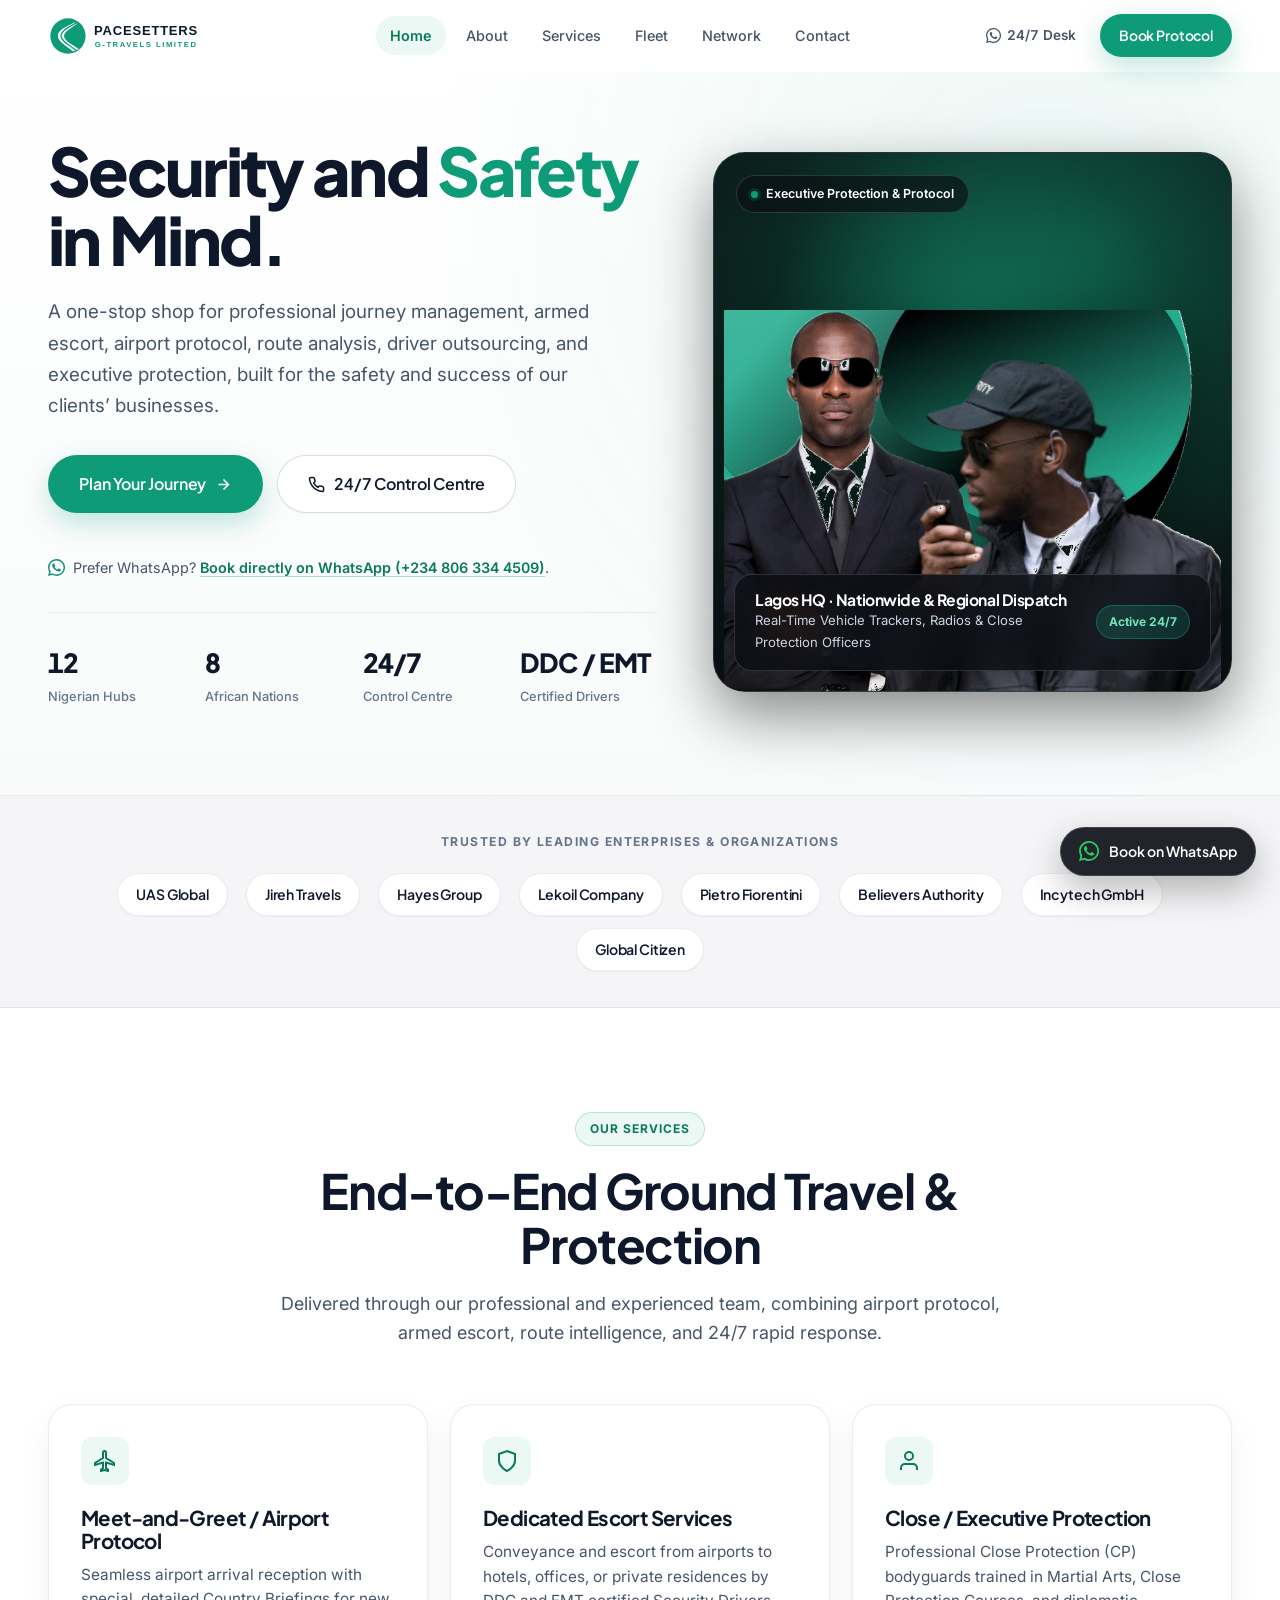
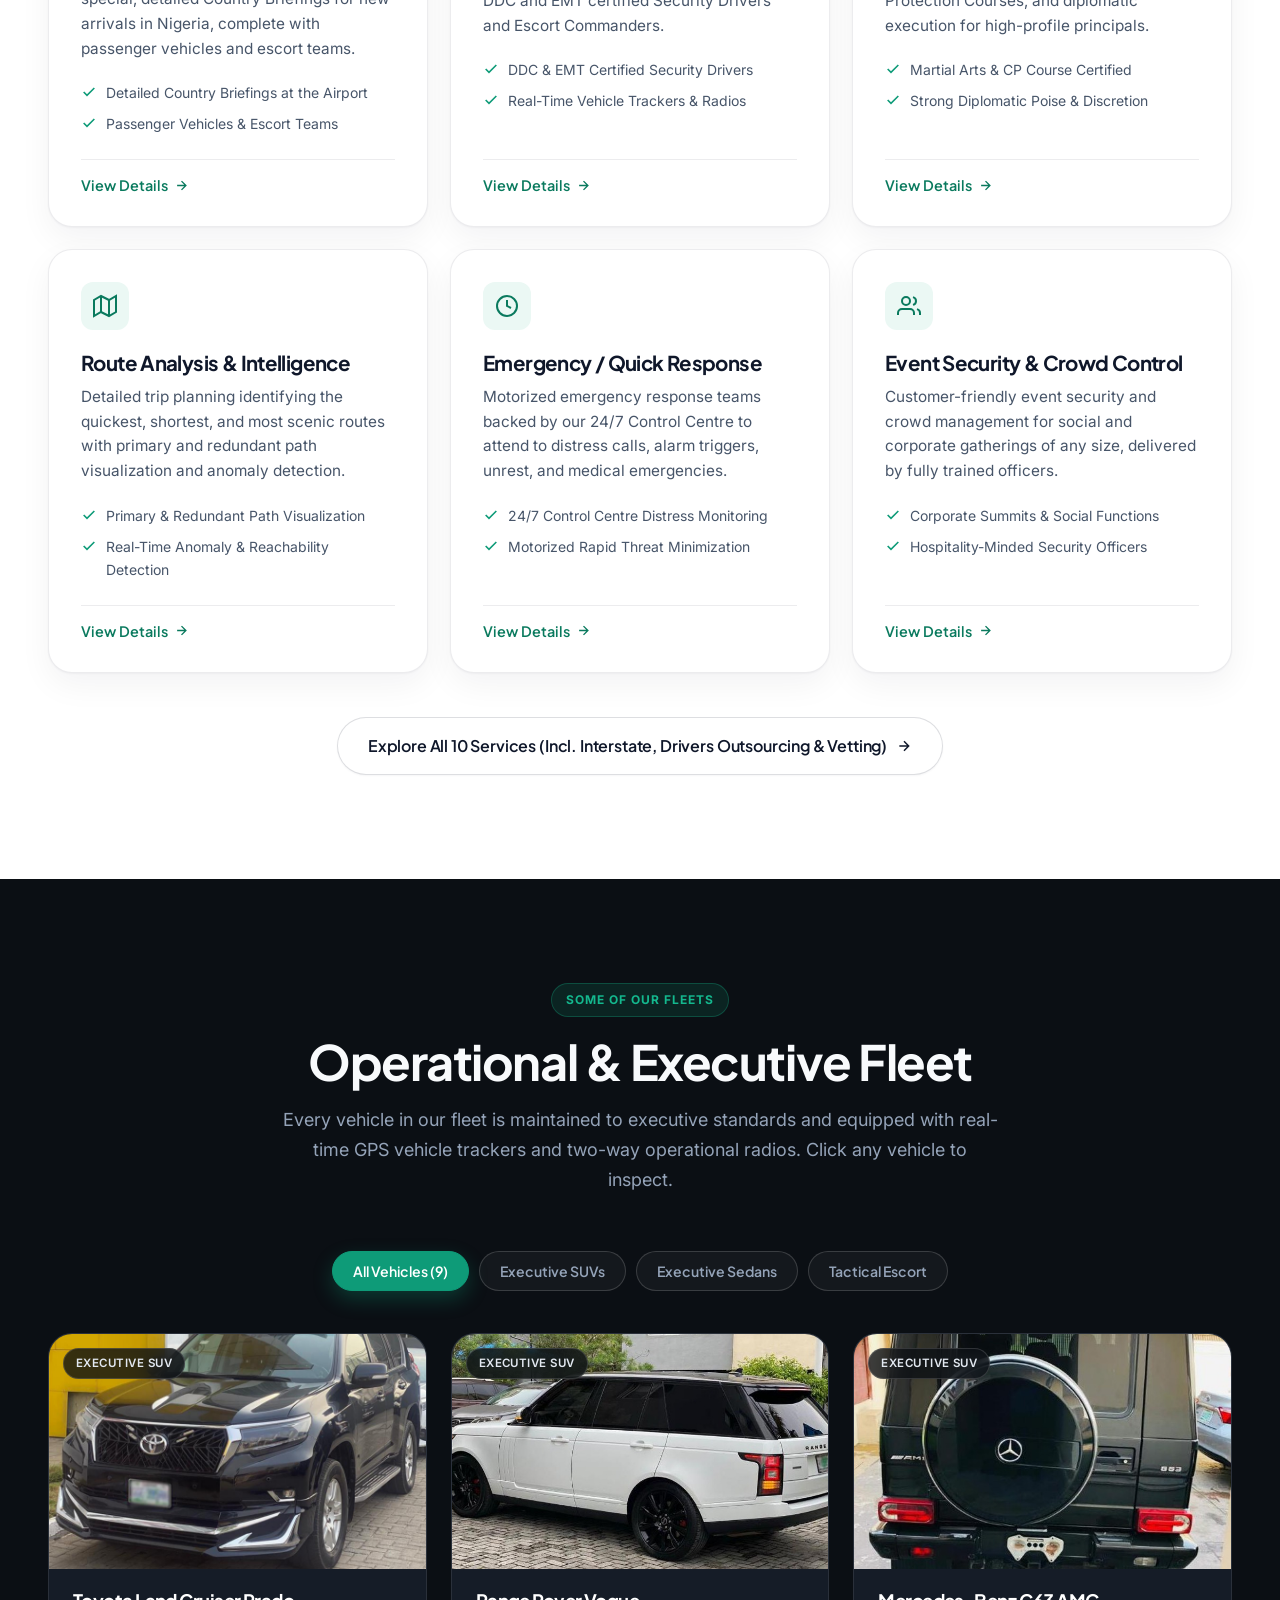
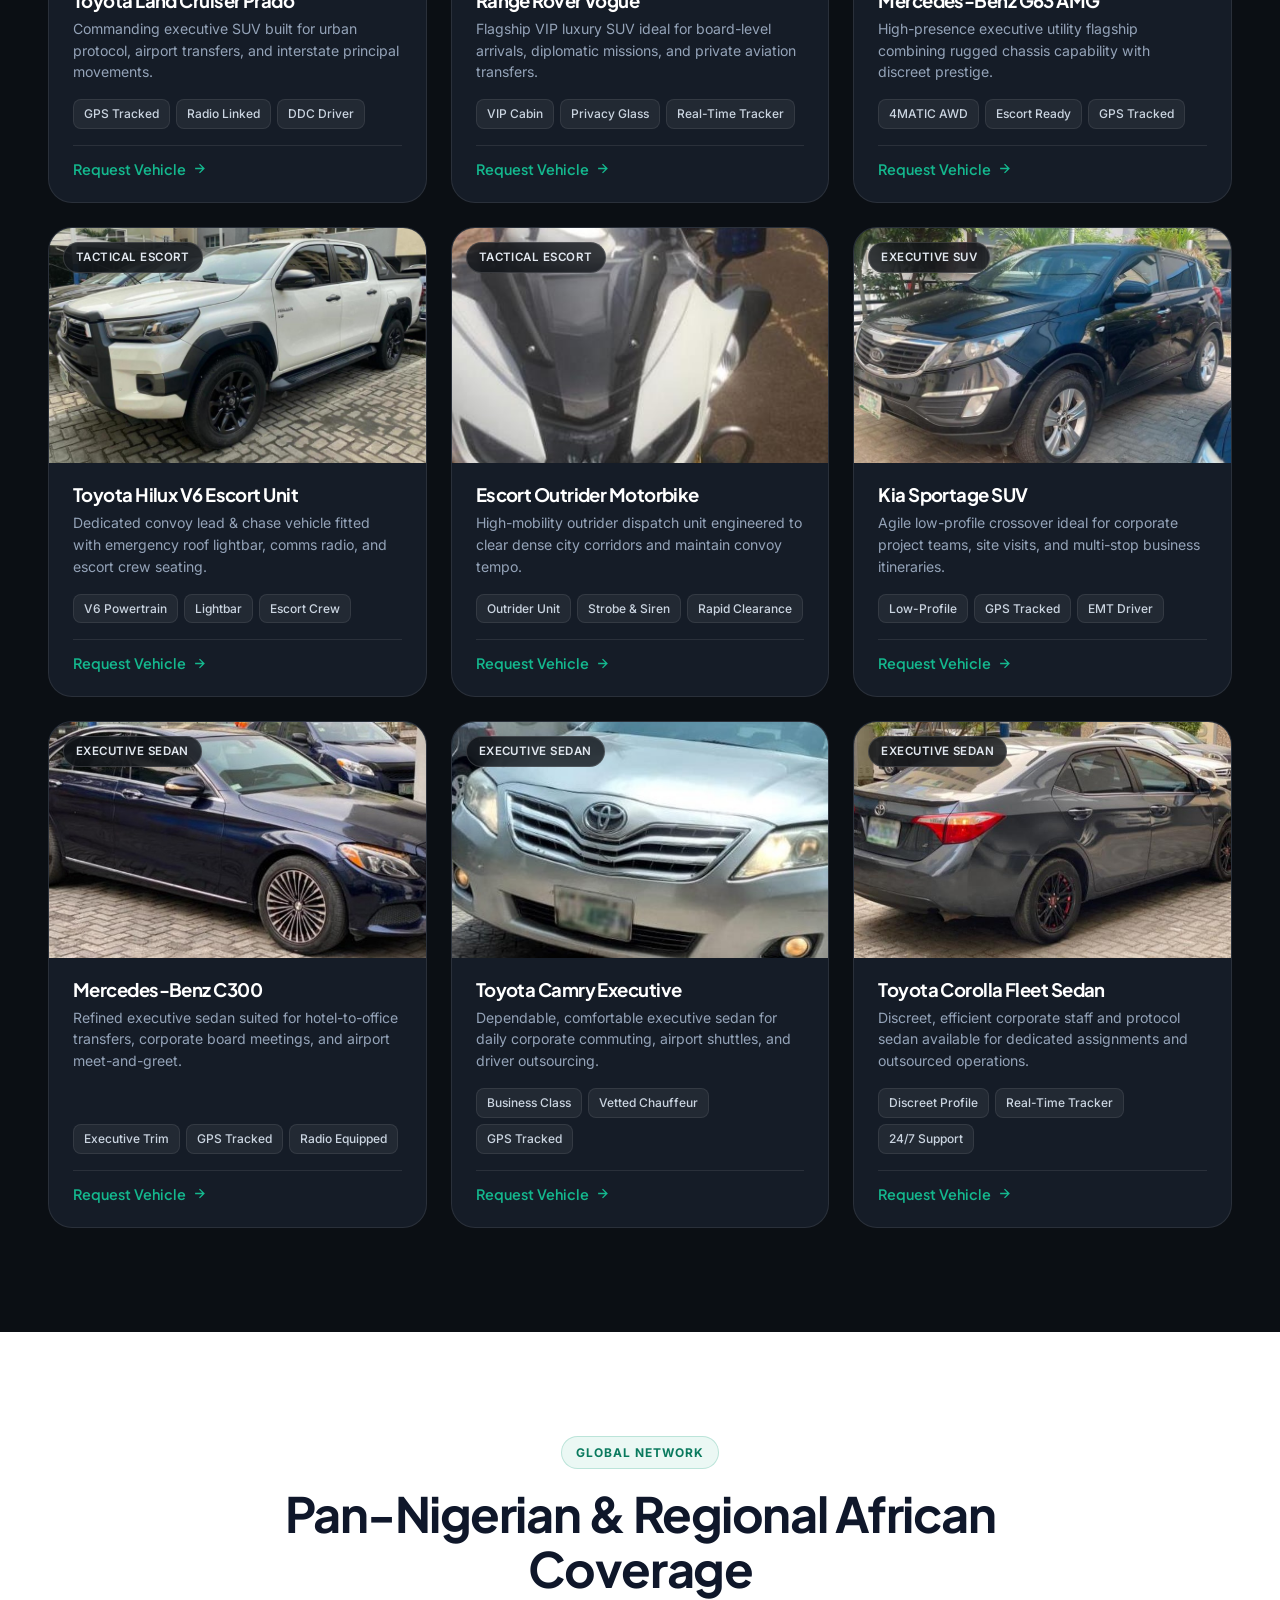
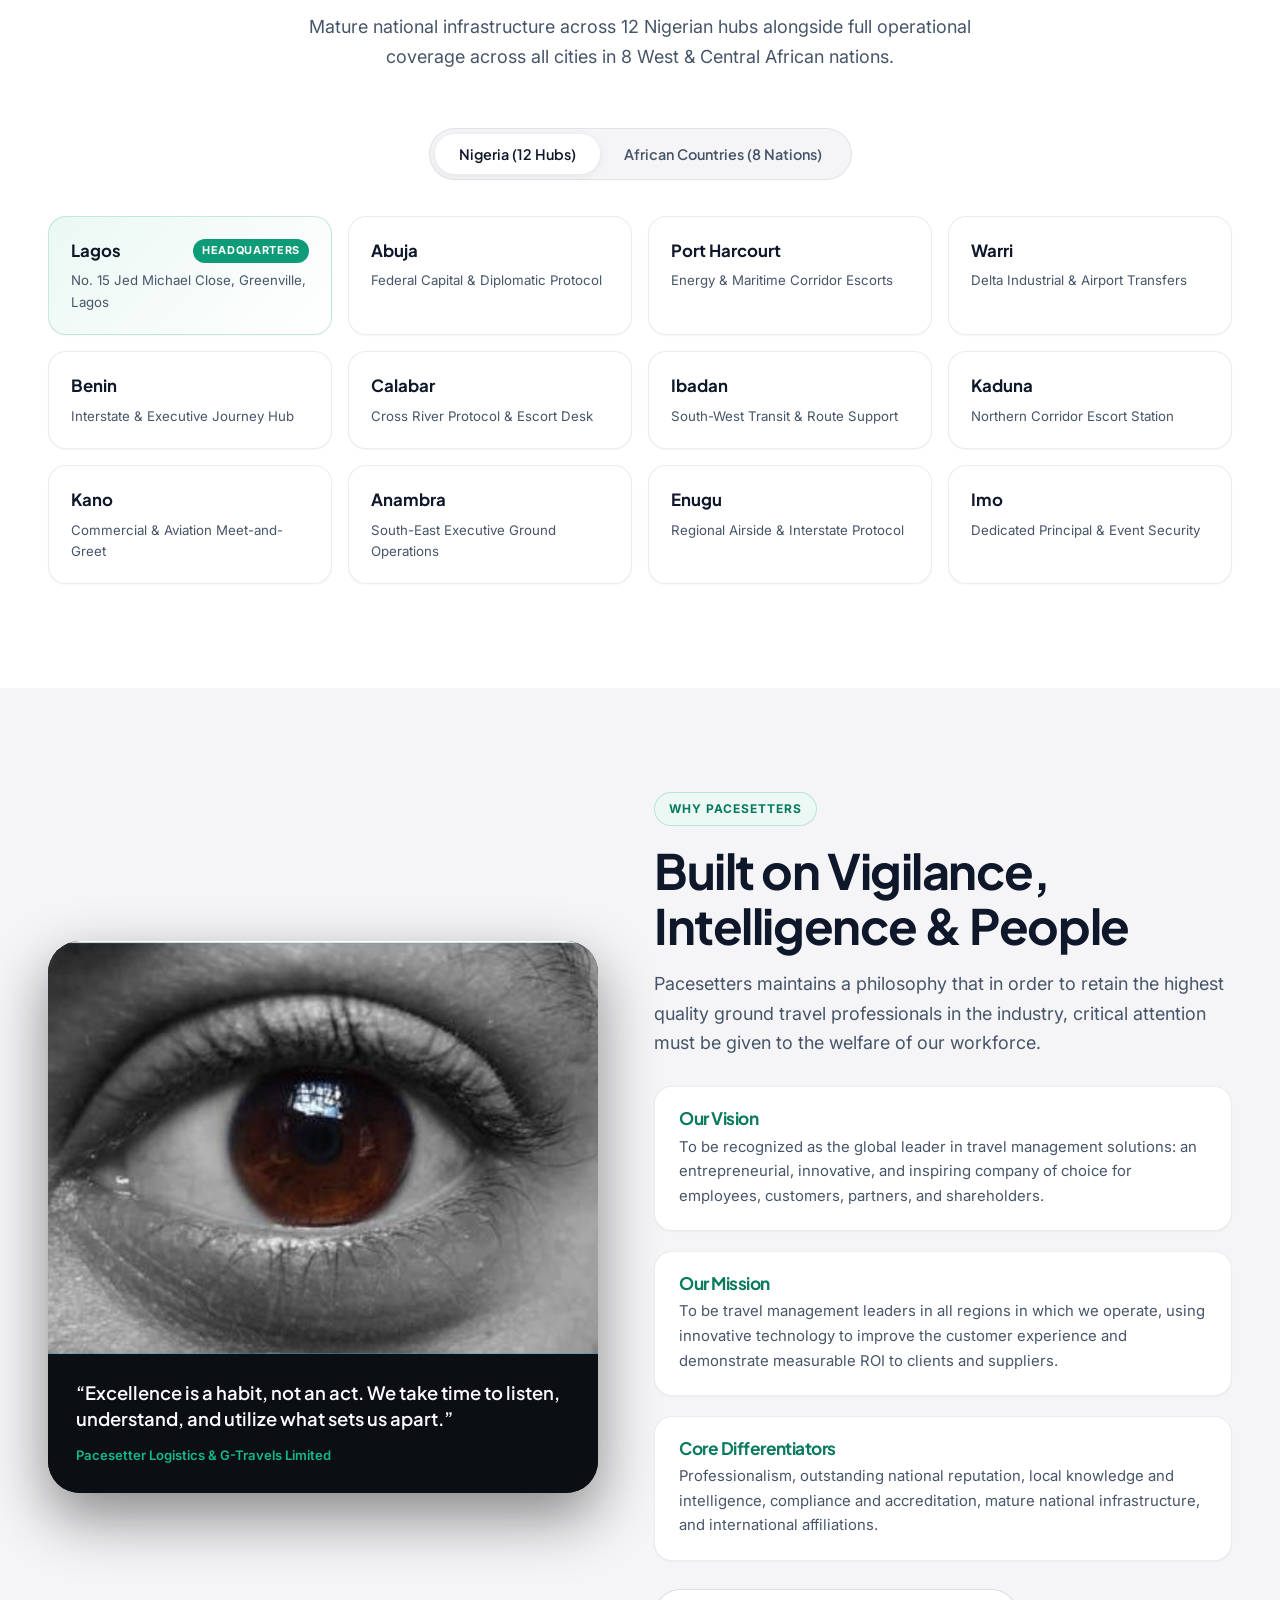
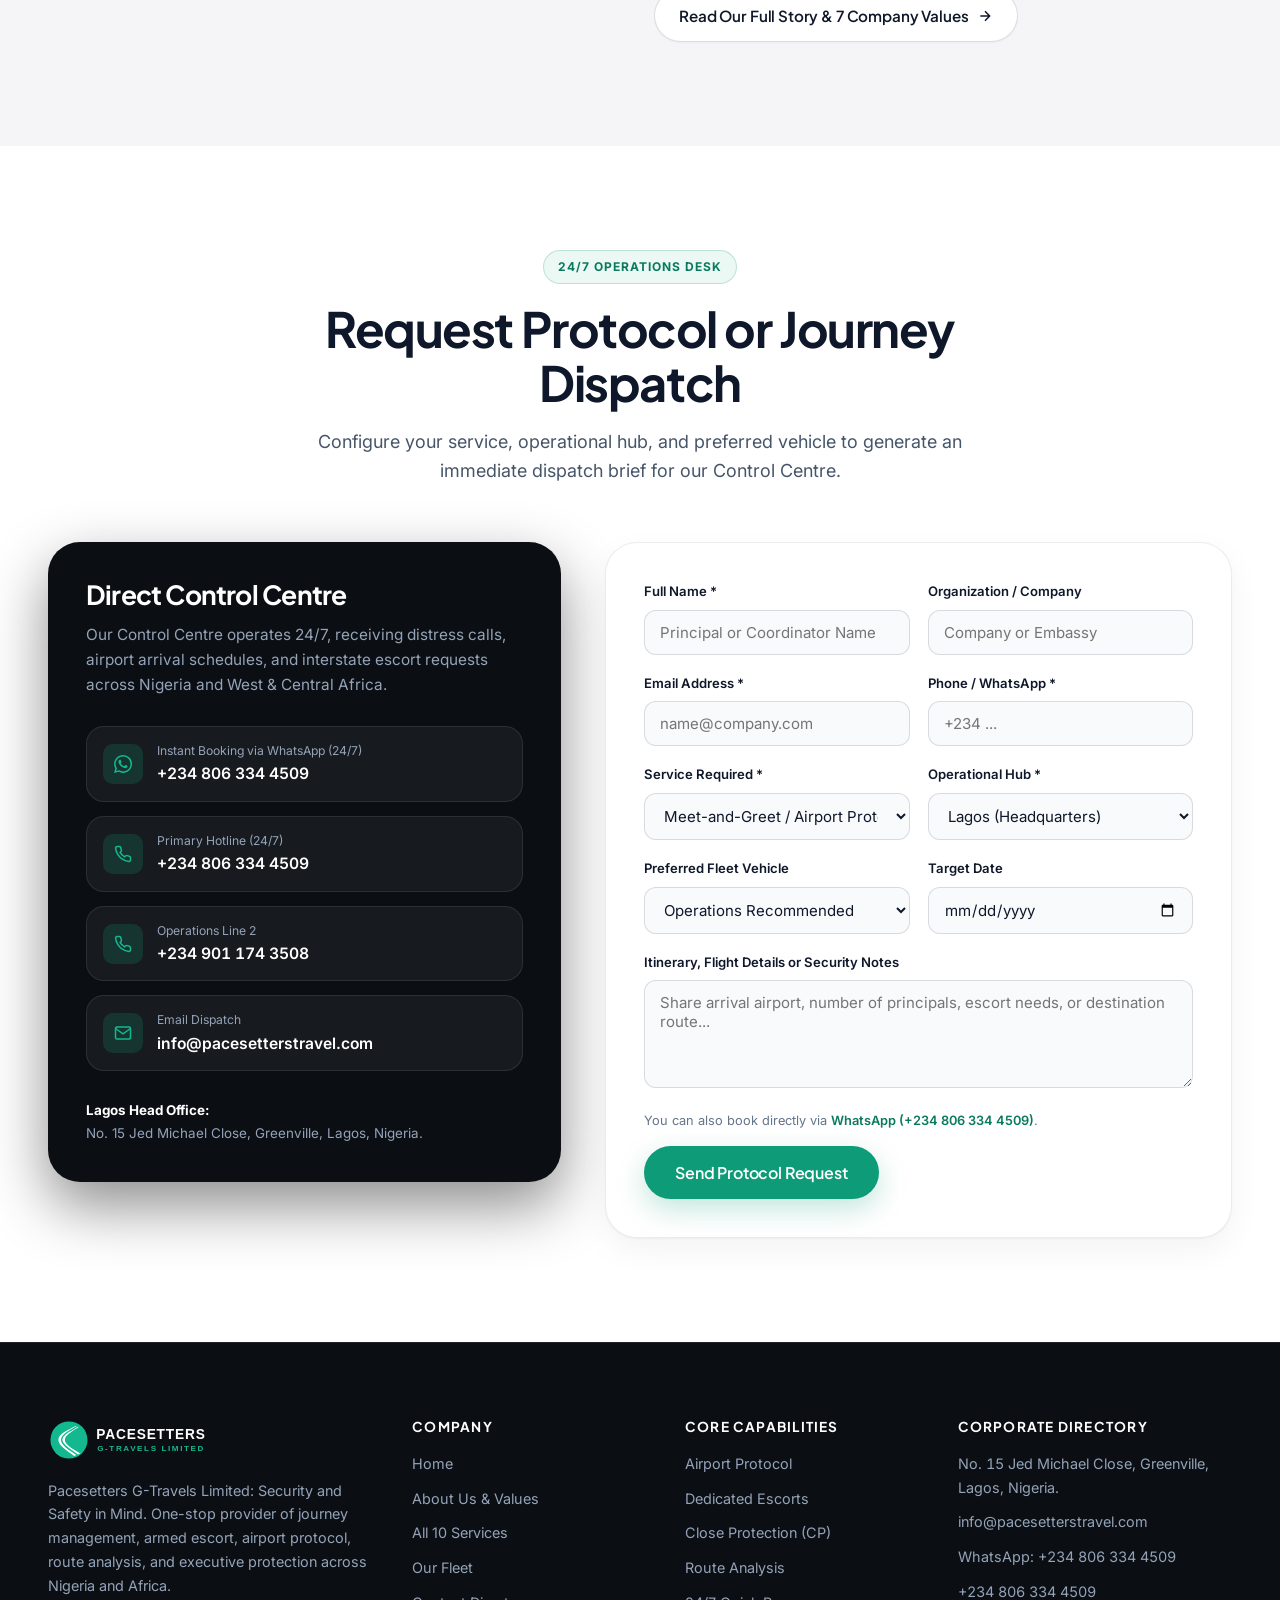
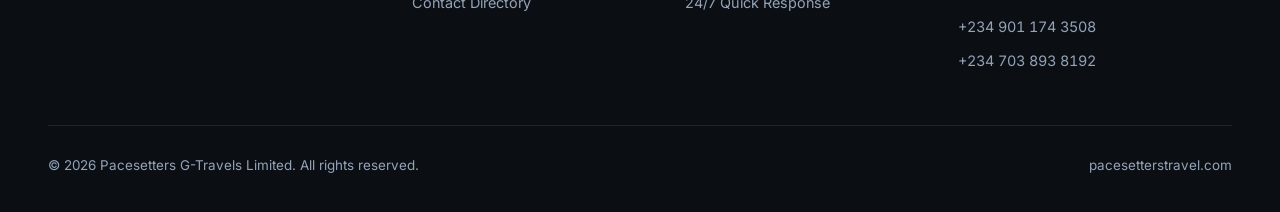
==== commit 5f83995d: "Add Netlify Function and Resend email integration for protocol booking form" ====
--- a/index.html
+++ b/index.html
@@ -826,6 +826,7 @@
 
           <div class="concierge-form-card reveal">
             <form id="concierge-form">
+              <input type="text" name="website" id="concierge-website" autocomplete="off" tabindex="-1" aria-hidden="true" style="position:absolute;left:-9999px;opacity:0;height:0;width:0;">
               <div class="form-grid">
                 <div class="form-group">
                   <label for="concierge-name">Full Name *</label>
@@ -914,13 +915,13 @@
 
               <div class="form-submit-row">
                 <span class="form-note">You can also book directly via <a href="https://wa.me/2348063344509?text=Hello%20Pacesetters%20G-Travels%2C%20I%20would%20like%20to%20book%20a%20journey%20or%20protocol%20service." target="_blank" rel="noopener noreferrer" style="color:var(--brand-dark); font-weight:600;">WhatsApp (+234 806 334 4509)</a>.</span>
-                <button type="submit" class="btn btn-primary btn-lg">Generate Dispatch Brief</button>
+                <button type="submit" id="concierge-submit" class="btn btn-primary btn-lg">Send Protocol Request</button>
               </div>
             </form>
 
             <div class="dispatch-confirmation" id="dispatch-confirmation" aria-live="polite">
-              <h4>Dispatch Brief Ready</h4>
-              <p style="font-size:0.92rem; color:#0f172a;">Your structured journey request has been prepared. Send it via WhatsApp, email our 24/7 Operations Desk, or call immediately.</p>
+              <h4 id="dispatch-title">Dispatch Brief Ready</h4>
+              <p id="dispatch-lead" style="font-size:0.92rem; color:#0f172a;">Your structured journey request has been prepared. Send it via WhatsApp, email our 24/7 Operations Desk, or call immediately.</p>
               <div class="dispatch-summary" id="dispatch-summary"></div>
               <div class="dispatch-actions">
                 <a href="https://wa.me/2348063344509" target="_blank" rel="noopener noreferrer" id="dispatch-whatsapp" class="btn btn-whatsapp">Book via WhatsApp</a>
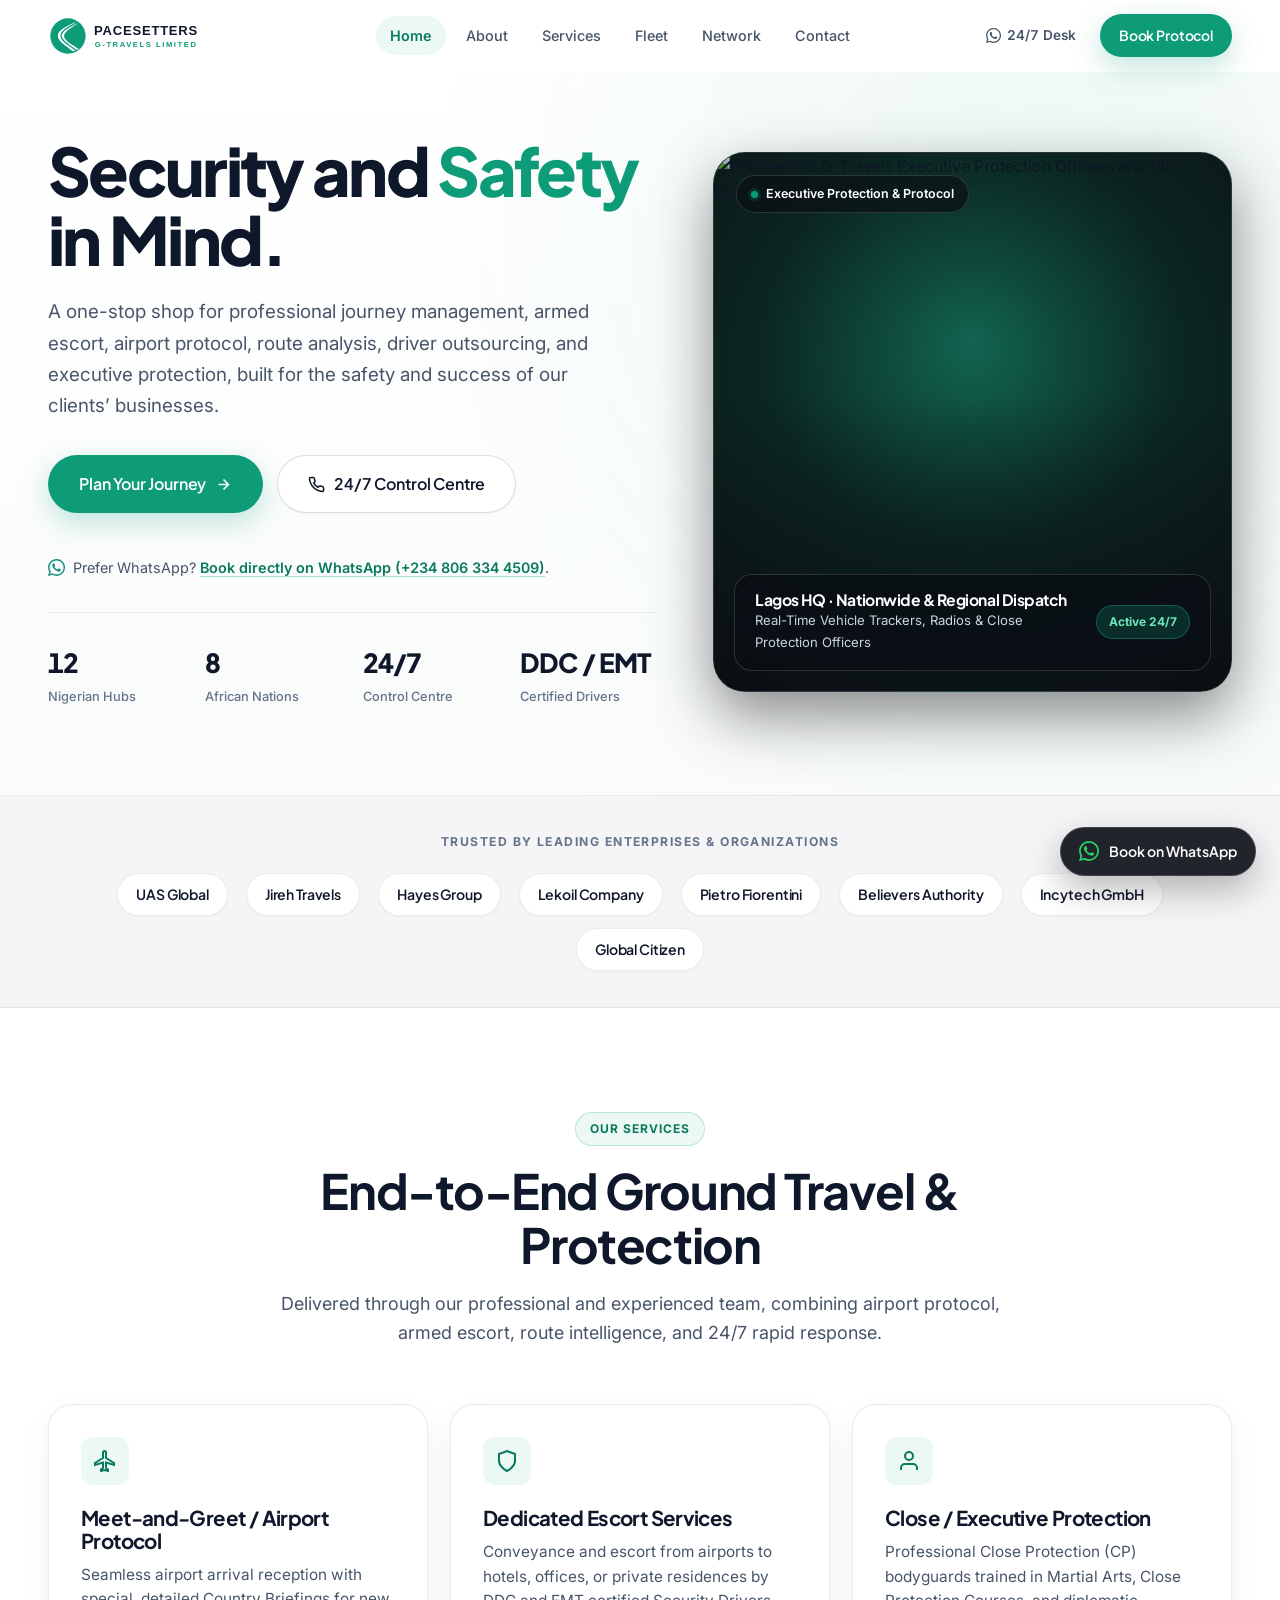
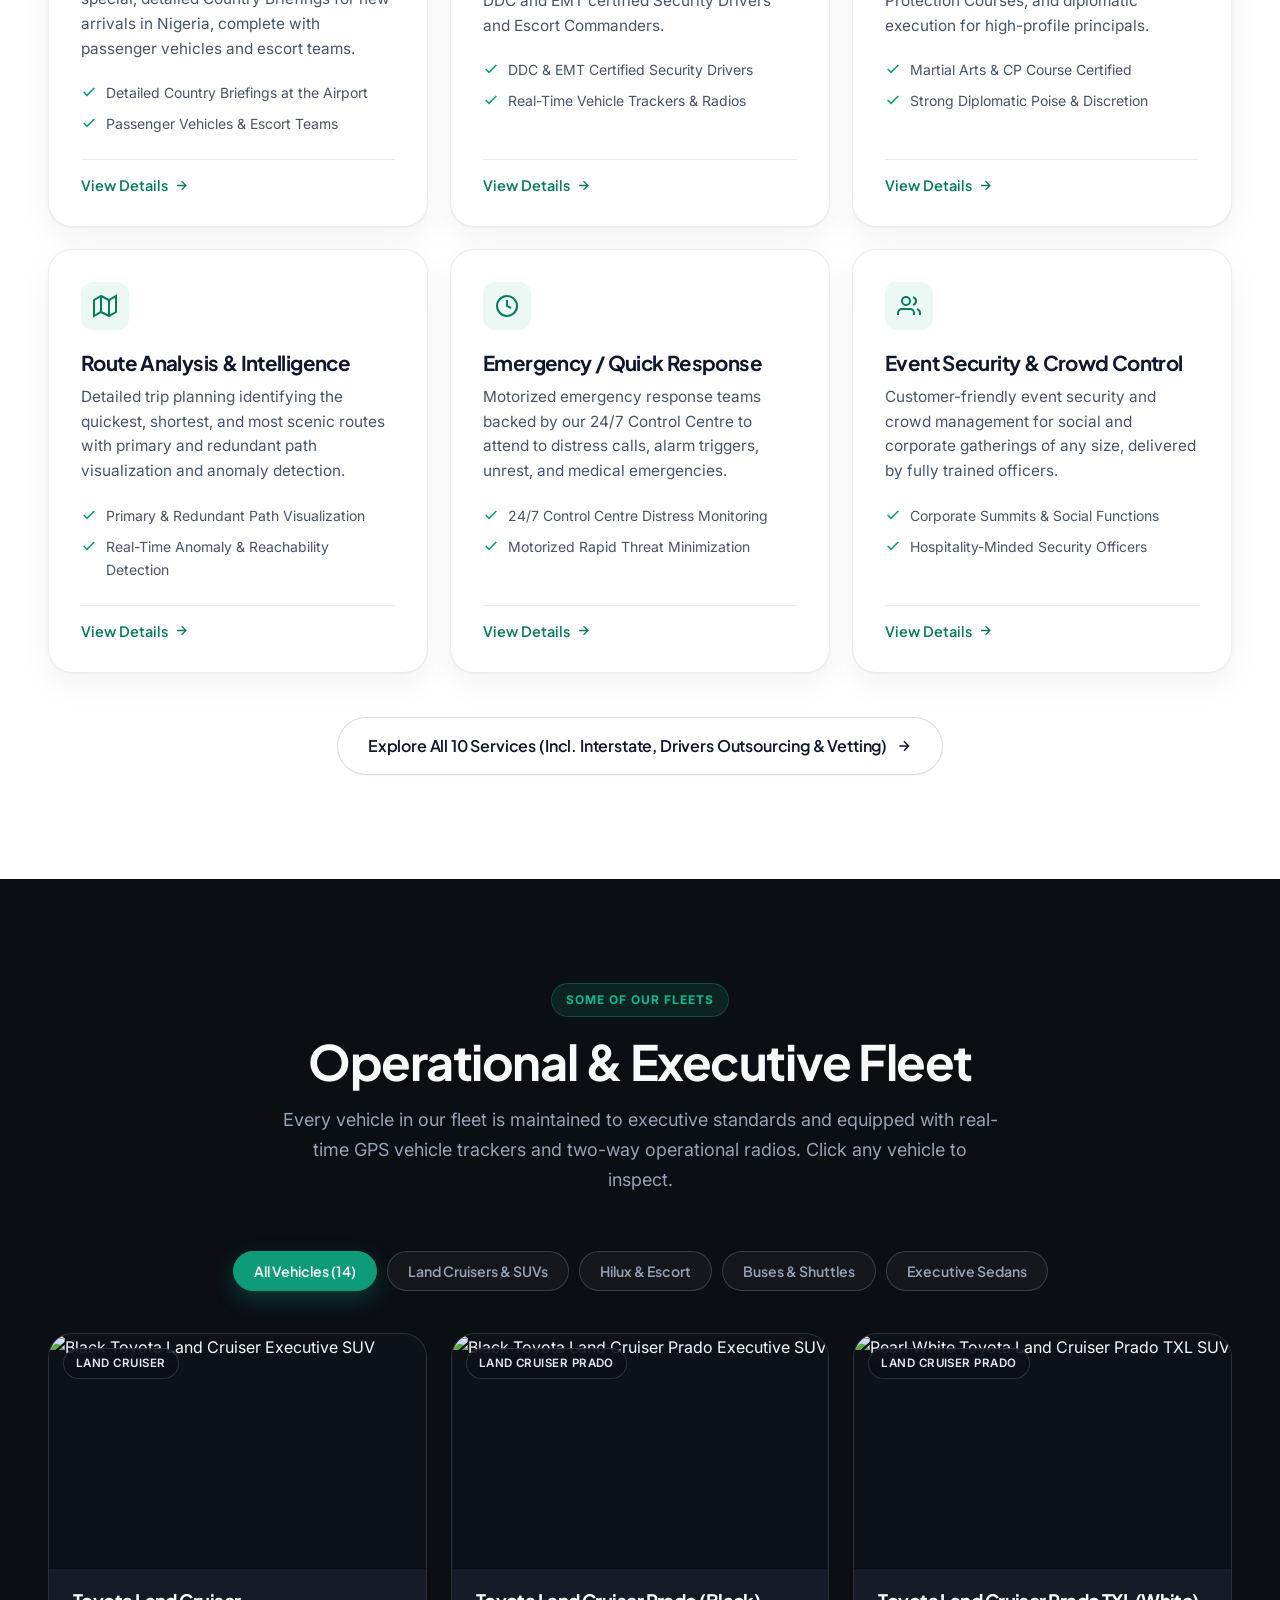
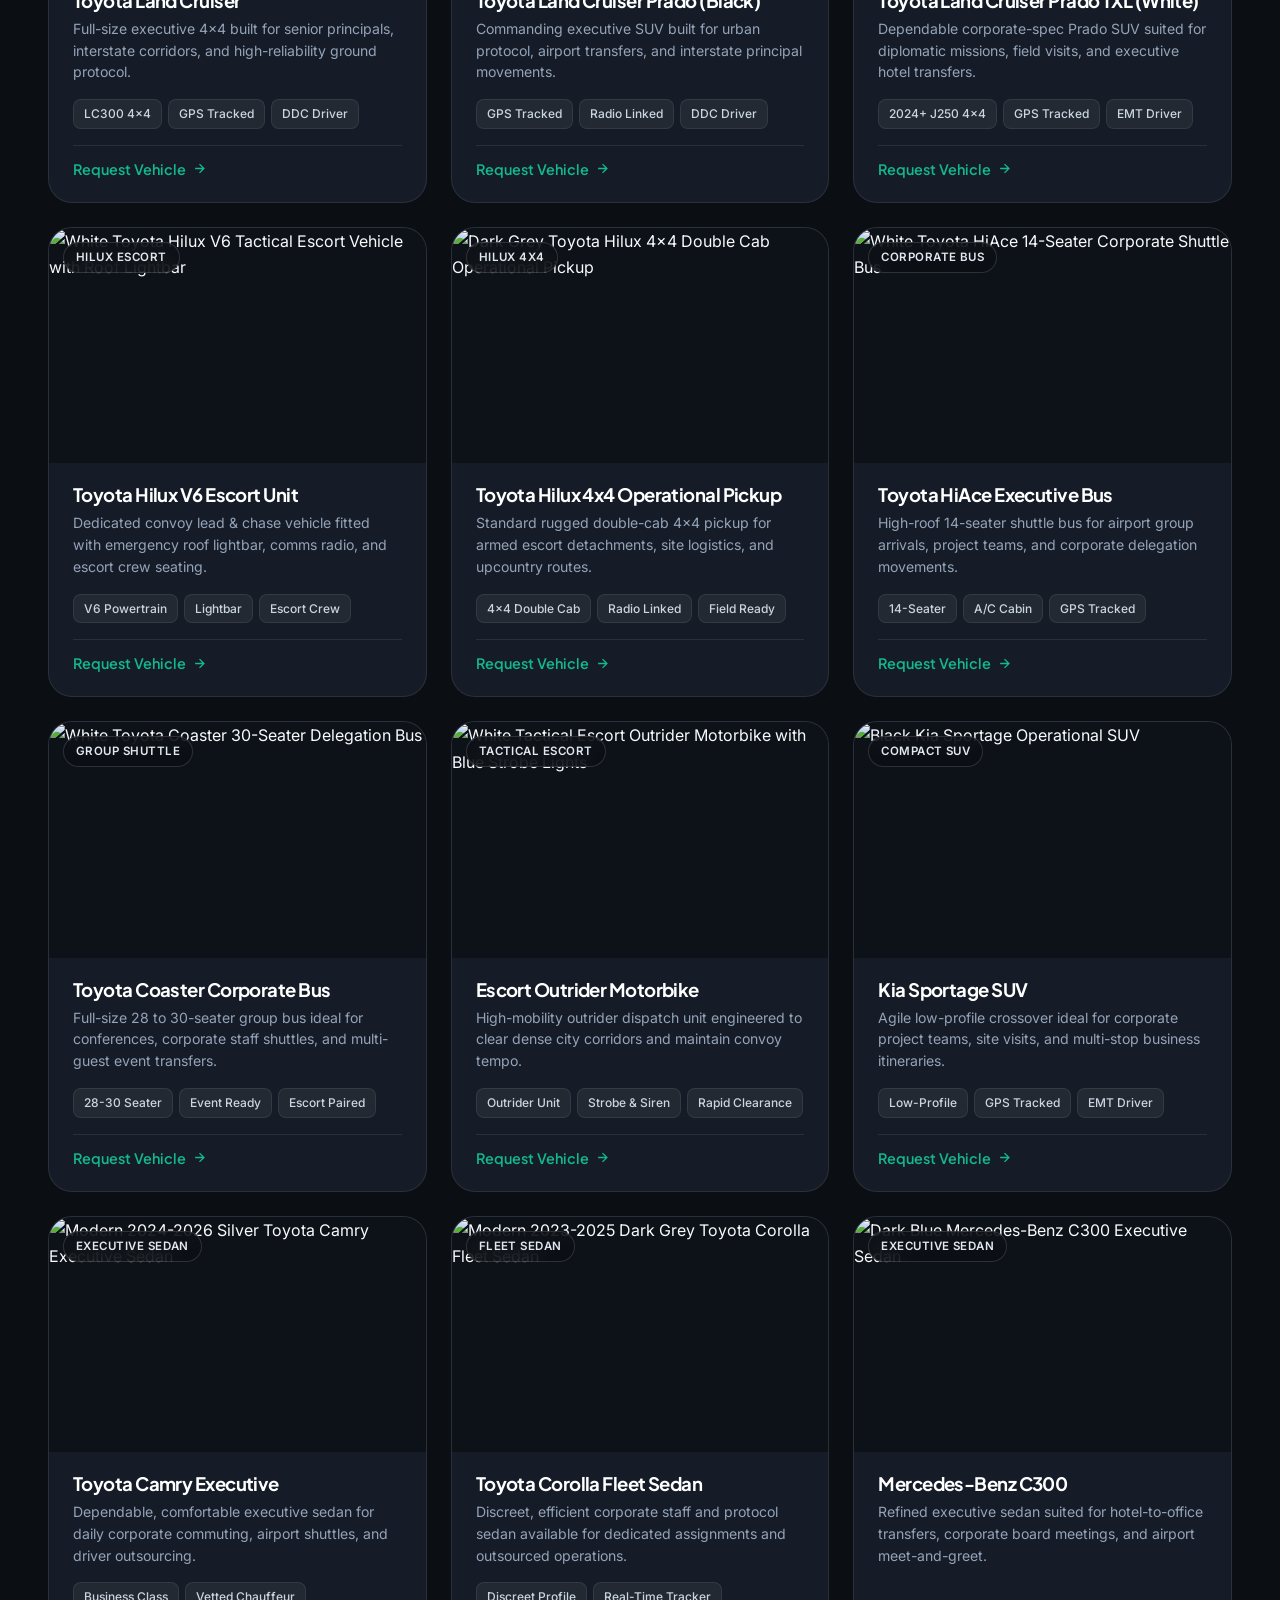
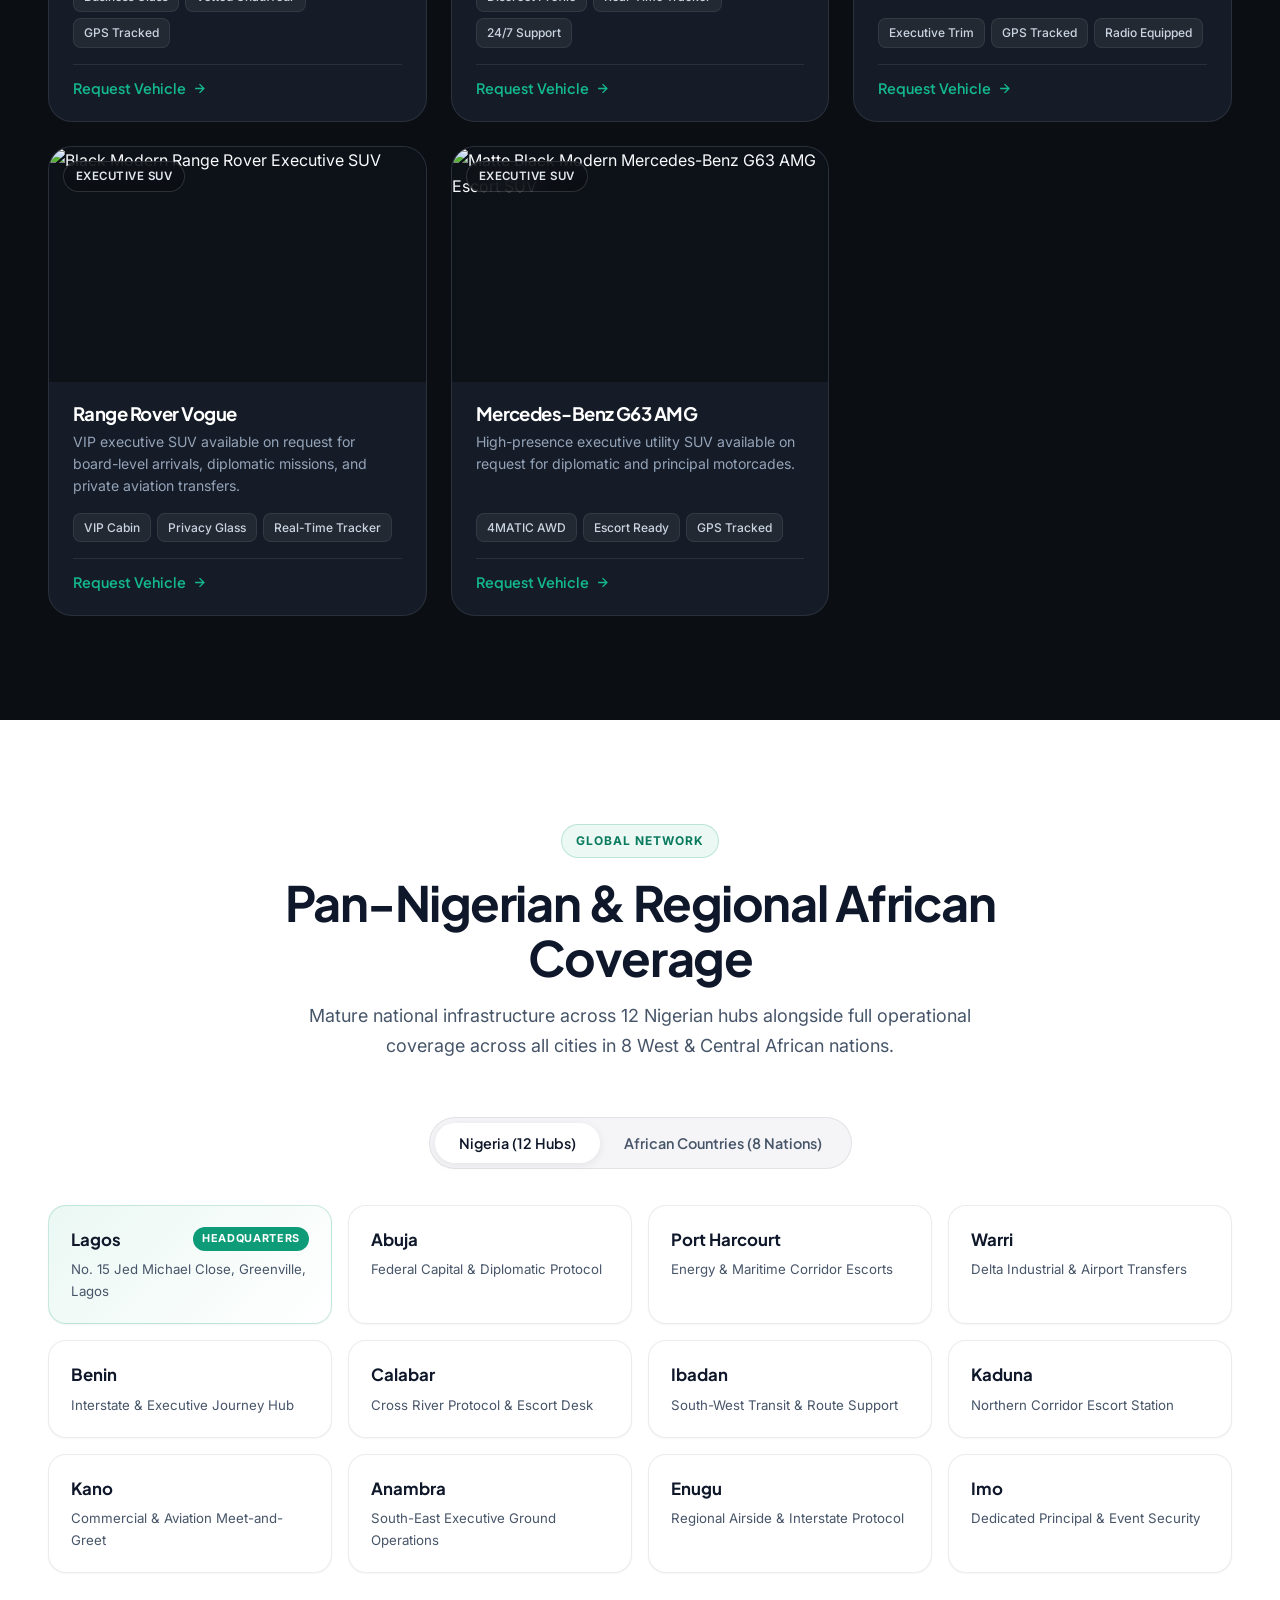
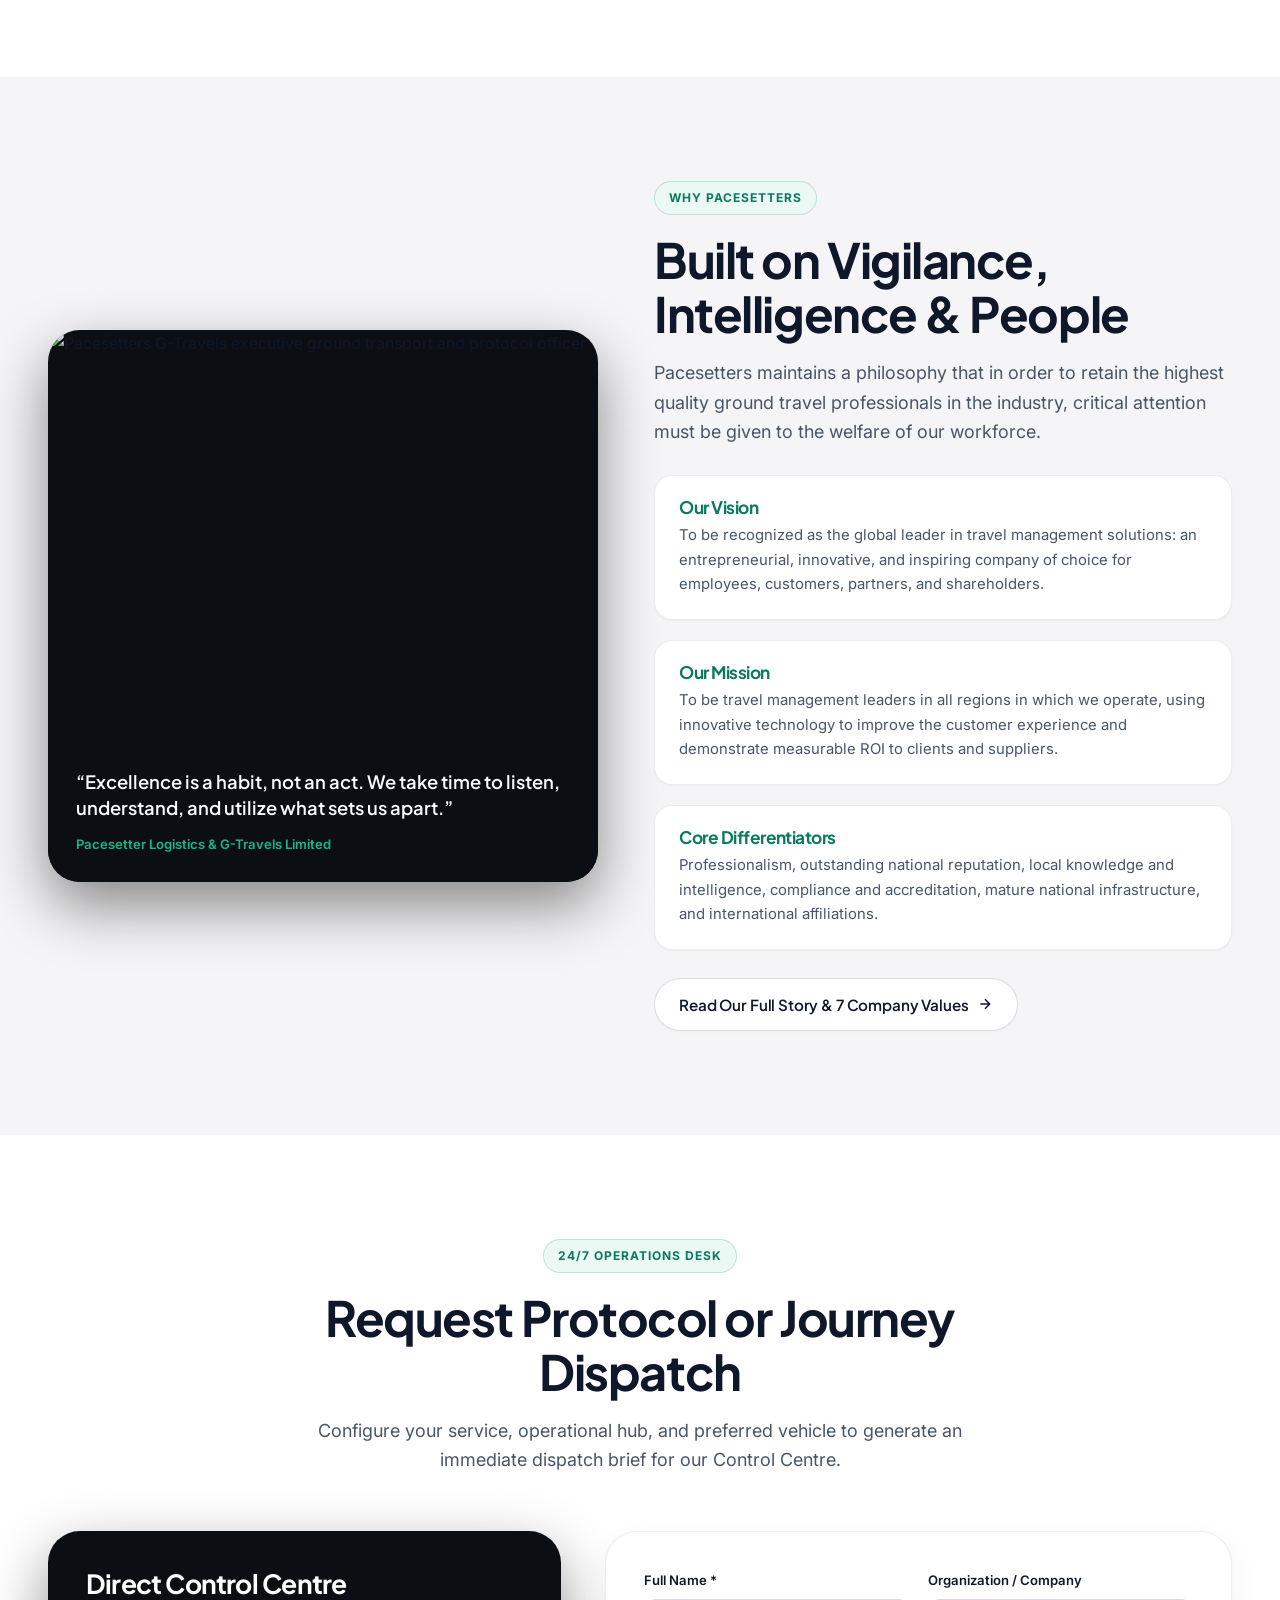
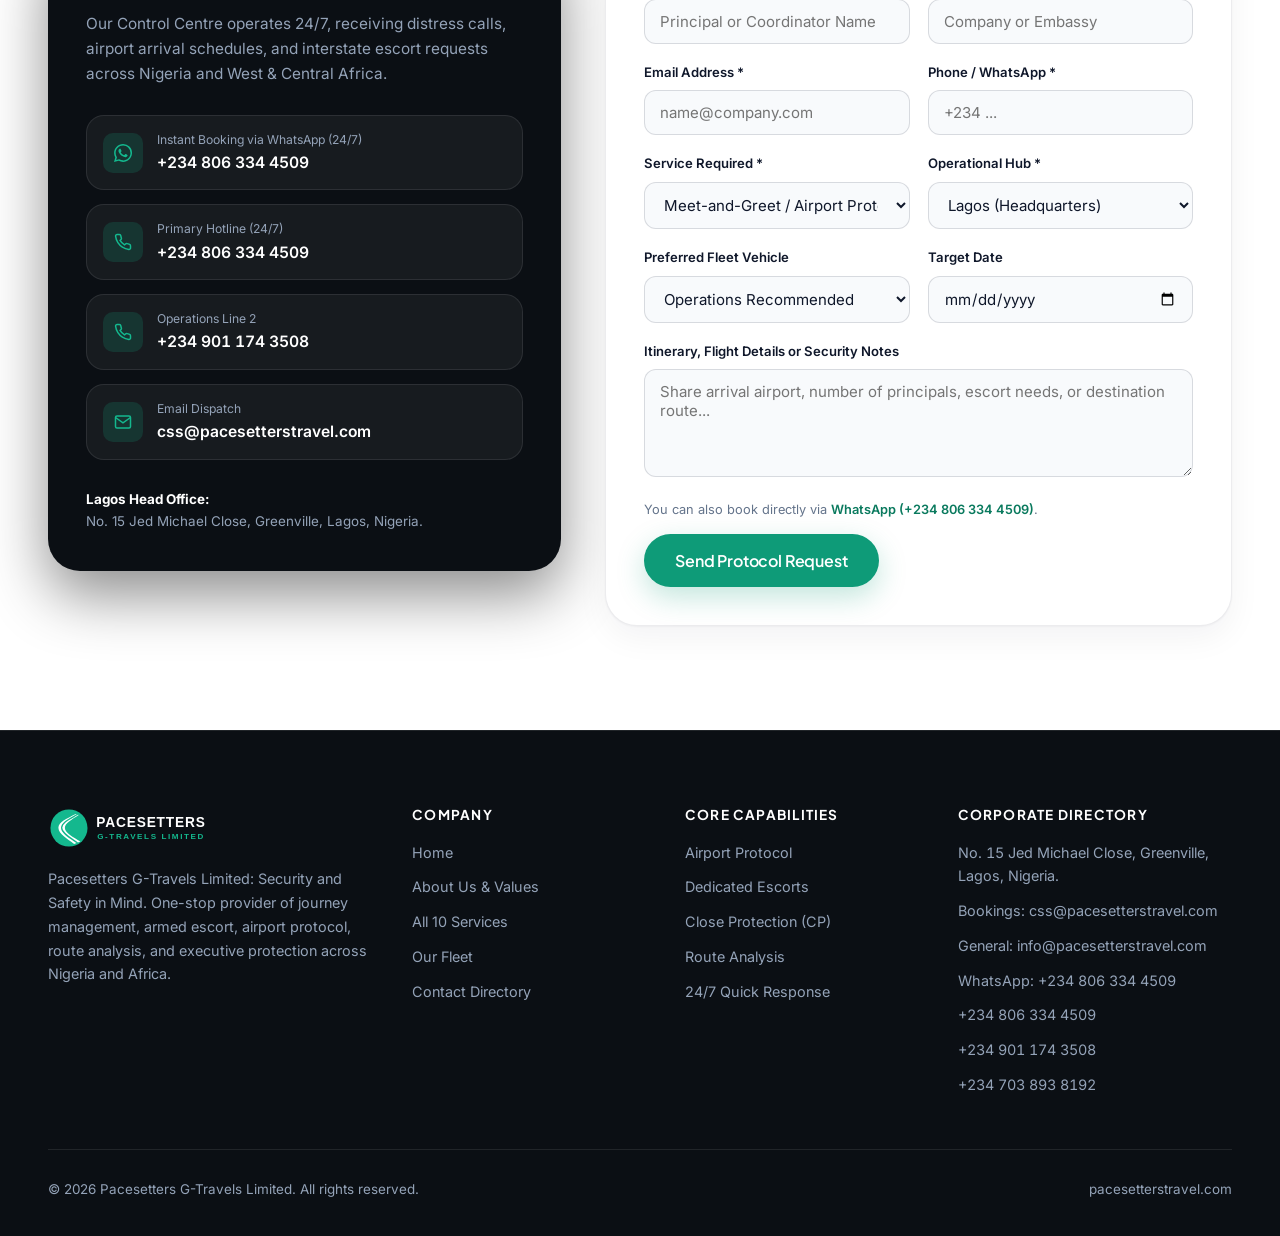
==== commit ef7305e5: "Update fleet to modern models, switch images to Cloudinary CDN, and route bookings to css@pacesetter" ====
--- a/index.html
+++ b/index.html
@@ -8,8 +8,9 @@
   <meta property="og:title" content="Pacesetters G-Travels Limited | Security and Safety in Mind">
   <meta property="og:description" content="Professional journey management, airport protocol, armed escort, and executive protection across Nigeria and 8 African nations.">
   <meta property="og:type" content="website">
-  <meta property="og:image" content="assets/images/pdf/fleet-prado.jpg">
-
+  <meta property="og:image" content="https://res.cloudinary.com/duuuw7qo/image/upload/f_auto,q_auto,w_900,c_limit/v1795521919/pacesetters/fleet-prado.jpg">
+
+  <link rel="preconnect" href="https://res.cloudinary.com" crossorigin>
   <link rel="preconnect" href="https://fonts.googleapis.com">
   <link rel="preconnect" href="https://fonts.gstatic.com" crossorigin>
   <link href="https://fonts.googleapis.com/css2?family=Inter:wght@400;500;600;700&family=Plus+Jakarta+Sans:wght@500;600;700;800&display=swap" rel="stylesheet">
@@ -119,7 +120,7 @@
             <span class="eyebrow-dot" aria-hidden="true"></span>
             <span>Executive Protection &amp; Protocol</span>
           </div>
-          <img src="assets/images/pdf/hero-security.png" alt="Pacesetters G-Travels Executive Protection and Tactical Security Team" class="hero-stage-img">
+          <img src="https://res.cloudinary.com/duuuw7qo/image/upload/f_auto,q_auto,w_1200,c_limit/v1795521912/pacesetters/hero-protection.jpg" alt="Pacesetters G-Travels Executive Protection Officers and VIP Convoy" class="hero-stage-img">
           <div class="hero-stage-chip">
             <div>
               <h4>Lagos HQ &middot; Nationwide &amp; Regional Dispatch</h4>
@@ -320,25 +321,56 @@
         </div>
 
         <div class="fleet-controls" role="tablist" aria-label="Fleet Category Filter">
-          <button type="button" class="filter-pill active" data-fleet-filter="all">All Vehicles (9)</button>
-          <button type="button" class="filter-pill" data-fleet-filter="suv">Executive SUVs</button>
+          <button type="button" class="filter-pill active" data-fleet-filter="all">All Vehicles (14)</button>
+          <button type="button" class="filter-pill" data-fleet-filter="suv">Land Cruisers &amp; SUVs</button>
+          <button type="button" class="filter-pill" data-fleet-filter="escort">Hilux &amp; Escort</button>
+          <button type="button" class="filter-pill" data-fleet-filter="bus">Buses &amp; Shuttles</button>
           <button type="button" class="filter-pill" data-fleet-filter="sedan">Executive Sedans</button>
-          <button type="button" class="filter-pill" data-fleet-filter="escort">Tactical Escort</button>
         </div>
 
         <div class="fleet-grid">
-          <!-- 1. Toyota Land Cruiser Prado -->
+          <!-- 1. Toyota Land Cruiser -->
+          <article class="fleet-card reveal" data-category="suv" data-vehicle="Toyota Land Cruiser">
+            <div class="fleet-media">
+              <img src="https://res.cloudinary.com/duuuw7qo/image/upload/f_auto,q_auto,w_900,c_limit/v1795521917/pacesetters/fleet-landcruiser.jpg" alt="Black Toyota Land Cruiser Executive SUV" loading="lazy">
+              <span class="fleet-category-badge">Land Cruiser</span>
+              <span class="fleet-zoom-hint" aria-hidden="true">
+                <svg width="16" height="16" viewBox="0 0 24 24" fill="none" stroke="currentColor" stroke-width="2"><circle cx="11" cy="11" r="8"/><line x1="21" y1="21" x2="16.65" y2="16.65"/><line x1="11" y1="8" x2="11" y2="14"/><line x1="8" y1="11" x2="14" y2="11"/></svg>
+              </span>
+            </div>
+            <div class="fleet-body">
+              <div>
+                <h3>Toyota Land Cruiser</h3>
+                <p>Full-size executive 4x4 built for senior principals, interstate corridors, and high-reliability ground protocol.</p>
+              </div>
+              <div>
+                <div class="fleet-specs">
+                  <span class="spec-tag">LC300 4x4</span>
+                  <span class="spec-tag">GPS Tracked</span>
+                  <span class="spec-tag">DDC Driver</span>
+                </div>
+                <div class="fleet-actions" style="margin-top:16px;">
+                  <button type="button" class="text-link-btn" style="color:#14b88e;" data-request-vehicle="Toyota Land Cruiser">
+                    <span>Request Vehicle</span>
+                    <svg width="15" height="15" viewBox="0 0 24 24" fill="none" stroke="currentColor" stroke-width="2.2"><path d="M5 12h14M12 5l7 7-7 7"/></svg>
+                  </button>
+                </div>
+              </div>
+            </div>
+          </article>
+
+          <!-- 2. Toyota Land Cruiser Prado (Black) -->
           <article class="fleet-card reveal" data-category="suv" data-vehicle="Toyota Land Cruiser Prado">
             <div class="fleet-media">
-              <img src="assets/images/pdf/fleet-prado.jpg" alt="Black Toyota Land Cruiser Prado Executive SUV" loading="lazy">
-              <span class="fleet-category-badge">Executive SUV</span>
-              <span class="fleet-zoom-hint" aria-hidden="true">
-                <svg width="16" height="16" viewBox="0 0 24 24" fill="none" stroke="currentColor" stroke-width="2"><circle cx="11" cy="11" r="8"/><line x1="21" y1="21" x2="16.65" y2="16.65"/><line x1="11" y1="8" x2="11" y2="14"/><line x1="8" y1="11" x2="14" y2="11"/></svg>
-              </span>
-            </div>
-            <div class="fleet-body">
-              <div>
-                <h3>Toyota Land Cruiser Prado</h3>
+              <img src="https://res.cloudinary.com/duuuw7qo/image/upload/f_auto,q_auto,w_900,c_limit/v1795521919/pacesetters/fleet-prado.jpg" alt="Black Toyota Land Cruiser Prado Executive SUV" loading="lazy">
+              <span class="fleet-category-badge">Land Cruiser Prado</span>
+              <span class="fleet-zoom-hint" aria-hidden="true">
+                <svg width="16" height="16" viewBox="0 0 24 24" fill="none" stroke="currentColor" stroke-width="2"><circle cx="11" cy="11" r="8"/><line x1="21" y1="21" x2="16.65" y2="16.65"/><line x1="11" y1="8" x2="11" y2="14"/><line x1="8" y1="11" x2="14" y2="11"/></svg>
+              </span>
+            </div>
+            <div class="fleet-body">
+              <div>
+                <h3>Toyota Land Cruiser Prado (Black)</h3>
                 <p>Commanding executive SUV built for urban protocol, airport transfers, and interstate principal movements.</p>
               </div>
               <div>
@@ -357,10 +389,310 @@
             </div>
           </article>
 
-          <!-- 2. Range Rover Vogue -->
+          <!-- 3. Toyota Land Cruiser Prado TXL (White) -->
+          <article class="fleet-card reveal" data-category="suv" data-vehicle="Toyota Land Cruiser Prado TXL (White)">
+            <div class="fleet-media">
+              <img src="https://res.cloudinary.com/duuuw7qo/image/upload/f_auto,q_auto,w_900,c_limit/v1795521927/pacesetters/fleet-prado-white.jpg" alt="Pearl White Toyota Land Cruiser Prado TXL SUV" loading="lazy">
+              <span class="fleet-category-badge">Land Cruiser Prado</span>
+              <span class="fleet-zoom-hint" aria-hidden="true">
+                <svg width="16" height="16" viewBox="0 0 24 24" fill="none" stroke="currentColor" stroke-width="2"><circle cx="11" cy="11" r="8"/><line x1="21" y1="21" x2="16.65" y2="16.65"/><line x1="11" y1="8" x2="11" y2="14"/><line x1="8" y1="11" x2="14" y2="11"/></svg>
+              </span>
+            </div>
+            <div class="fleet-body">
+              <div>
+                <h3>Toyota Land Cruiser Prado TXL (White)</h3>
+                <p>Dependable corporate-spec Prado SUV suited for diplomatic missions, field visits, and executive hotel transfers.</p>
+              </div>
+              <div>
+                <div class="fleet-specs">
+                  <span class="spec-tag">2024+ J250 4x4</span>
+                  <span class="spec-tag">GPS Tracked</span>
+                  <span class="spec-tag">EMT Driver</span>
+                </div>
+                <div class="fleet-actions" style="margin-top:16px;">
+                  <button type="button" class="text-link-btn" style="color:#14b88e;" data-request-vehicle="Toyota Land Cruiser Prado TXL (White)">
+                    <span>Request Vehicle</span>
+                    <svg width="15" height="15" viewBox="0 0 24 24" fill="none" stroke="currentColor" stroke-width="2.2"><path d="M5 12h14M12 5l7 7-7 7"/></svg>
+                  </button>
+                </div>
+              </div>
+            </div>
+          </article>
+
+          <!-- 4. Toyota Hilux V6 Escort Unit -->
+          <article class="fleet-card reveal" data-category="escort" data-vehicle="Toyota Hilux V6 Tactical Escort">
+            <div class="fleet-media">
+              <img src="https://res.cloudinary.com/duuuw7qo/image/upload/f_auto,q_auto,w_900,c_limit/v1795521929/pacesetters/fleet-hilux.jpg" alt="White Toyota Hilux V6 Tactical Escort Vehicle with Roof Lightbar" loading="lazy">
+              <span class="fleet-category-badge">Hilux Escort</span>
+              <span class="fleet-zoom-hint" aria-hidden="true">
+                <svg width="16" height="16" viewBox="0 0 24 24" fill="none" stroke="currentColor" stroke-width="2"><circle cx="11" cy="11" r="8"/><line x1="21" y1="21" x2="16.65" y2="16.65"/><line x1="11" y1="8" x2="11" y2="14"/><line x1="8" y1="11" x2="14" y2="11"/></svg>
+              </span>
+            </div>
+            <div class="fleet-body">
+              <div>
+                <h3>Toyota Hilux V6 Escort Unit</h3>
+                <p>Dedicated convoy lead &amp; chase vehicle fitted with emergency roof lightbar, comms radio, and escort crew seating.</p>
+              </div>
+              <div>
+                <div class="fleet-specs">
+                  <span class="spec-tag">V6 Powertrain</span>
+                  <span class="spec-tag">Lightbar</span>
+                  <span class="spec-tag">Escort Crew</span>
+                </div>
+                <div class="fleet-actions" style="margin-top:16px;">
+                  <button type="button" class="text-link-btn" style="color:#14b88e;" data-request-vehicle="Toyota Hilux V6 Tactical Escort">
+                    <span>Request Vehicle</span>
+                    <svg width="15" height="15" viewBox="0 0 24 24" fill="none" stroke="currentColor" stroke-width="2.2"><path d="M5 12h14M12 5l7 7-7 7"/></svg>
+                  </button>
+                </div>
+              </div>
+            </div>
+          </article>
+
+          <!-- 5. Toyota Hilux 4x4 Operational Pickup -->
+          <article class="fleet-card reveal" data-category="escort" data-vehicle="Toyota Hilux 4x4 Operational Pickup">
+            <div class="fleet-media">
+              <img src="https://res.cloudinary.com/duuuw7qo/image/upload/f_auto,q_auto,w_900,c_limit/v1795521932/pacesetters/fleet-hilux-ops.jpg" alt="Dark Grey Toyota Hilux 4x4 Double Cab Operational Pickup" loading="lazy">
+              <span class="fleet-category-badge">Hilux 4x4</span>
+              <span class="fleet-zoom-hint" aria-hidden="true">
+                <svg width="16" height="16" viewBox="0 0 24 24" fill="none" stroke="currentColor" stroke-width="2"><circle cx="11" cy="11" r="8"/><line x1="21" y1="21" x2="16.65" y2="16.65"/><line x1="11" y1="8" x2="11" y2="14"/><line x1="8" y1="11" x2="14" y2="11"/></svg>
+              </span>
+            </div>
+            <div class="fleet-body">
+              <div>
+                <h3>Toyota Hilux 4x4 Operational Pickup</h3>
+                <p>Standard rugged double-cab 4x4 pickup for armed escort detachments, site logistics, and upcountry routes.</p>
+              </div>
+              <div>
+                <div class="fleet-specs">
+                  <span class="spec-tag">4x4 Double Cab</span>
+                  <span class="spec-tag">Radio Linked</span>
+                  <span class="spec-tag">Field Ready</span>
+                </div>
+                <div class="fleet-actions" style="margin-top:16px;">
+                  <button type="button" class="text-link-btn" style="color:#14b88e;" data-request-vehicle="Toyota Hilux 4x4 Operational Pickup">
+                    <span>Request Vehicle</span>
+                    <svg width="15" height="15" viewBox="0 0 24 24" fill="none" stroke="currentColor" stroke-width="2.2"><path d="M5 12h14M12 5l7 7-7 7"/></svg>
+                  </button>
+                </div>
+              </div>
+            </div>
+          </article>
+
+          <!-- 6. Toyota HiAce Executive Bus -->
+          <article class="fleet-card reveal" data-category="bus" data-vehicle="Toyota HiAce Executive Bus (14-Seater)">
+            <div class="fleet-media">
+              <img src="https://res.cloudinary.com/duuuw7qo/image/upload/f_auto,q_auto,w_900,c_limit/v1795521935/pacesetters/fleet-hiace-bus.jpg" alt="White Toyota HiAce 14-Seater Corporate Shuttle Bus" loading="lazy">
+              <span class="fleet-category-badge">Corporate Bus</span>
+              <span class="fleet-zoom-hint" aria-hidden="true">
+                <svg width="16" height="16" viewBox="0 0 24 24" fill="none" stroke="currentColor" stroke-width="2"><circle cx="11" cy="11" r="8"/><line x1="21" y1="21" x2="16.65" y2="16.65"/><line x1="11" y1="8" x2="11" y2="14"/><line x1="8" y1="11" x2="14" y2="11"/></svg>
+              </span>
+            </div>
+            <div class="fleet-body">
+              <div>
+                <h3>Toyota HiAce Executive Bus</h3>
+                <p>High-roof 14-seater shuttle bus for airport group arrivals, project teams, and corporate delegation movements.</p>
+              </div>
+              <div>
+                <div class="fleet-specs">
+                  <span class="spec-tag">14-Seater</span>
+                  <span class="spec-tag">A/C Cabin</span>
+                  <span class="spec-tag">GPS Tracked</span>
+                </div>
+                <div class="fleet-actions" style="margin-top:16px;">
+                  <button type="button" class="text-link-btn" style="color:#14b88e;" data-request-vehicle="Toyota HiAce Executive Bus (14-Seater)">
+                    <span>Request Vehicle</span>
+                    <svg width="15" height="15" viewBox="0 0 24 24" fill="none" stroke="currentColor" stroke-width="2.2"><path d="M5 12h14M12 5l7 7-7 7"/></svg>
+                  </button>
+                </div>
+              </div>
+            </div>
+          </article>
+
+          <!-- 7. Toyota Coaster Corporate Bus -->
+          <article class="fleet-card reveal" data-category="bus" data-vehicle="Toyota Coaster Bus (30-Seater)">
+            <div class="fleet-media">
+              <img src="https://res.cloudinary.com/duuuw7qo/image/upload/f_auto,q_auto,w_900,c_limit/v1795521944/pacesetters/fleet-coaster-bus.jpg" alt="White Toyota Coaster 30-Seater Delegation Bus" loading="lazy">
+              <span class="fleet-category-badge">Group Shuttle</span>
+              <span class="fleet-zoom-hint" aria-hidden="true">
+                <svg width="16" height="16" viewBox="0 0 24 24" fill="none" stroke="currentColor" stroke-width="2"><circle cx="11" cy="11" r="8"/><line x1="21" y1="21" x2="16.65" y2="16.65"/><line x1="11" y1="8" x2="11" y2="14"/><line x1="8" y1="11" x2="14" y2="11"/></svg>
+              </span>
+            </div>
+            <div class="fleet-body">
+              <div>
+                <h3>Toyota Coaster Corporate Bus</h3>
+                <p>Full-size 28 to 30-seater group bus ideal for conferences, corporate staff shuttles, and multi-guest event transfers.</p>
+              </div>
+              <div>
+                <div class="fleet-specs">
+                  <span class="spec-tag">28-30 Seater</span>
+                  <span class="spec-tag">Event Ready</span>
+                  <span class="spec-tag">Escort Paired</span>
+                </div>
+                <div class="fleet-actions" style="margin-top:16px;">
+                  <button type="button" class="text-link-btn" style="color:#14b88e;" data-request-vehicle="Toyota Coaster Bus (30-Seater)">
+                    <span>Request Vehicle</span>
+                    <svg width="15" height="15" viewBox="0 0 24 24" fill="none" stroke="currentColor" stroke-width="2.2"><path d="M5 12h14M12 5l7 7-7 7"/></svg>
+                  </button>
+                </div>
+              </div>
+            </div>
+          </article>
+
+          <!-- 8. Honda Tactical Escort Motorbike -->
+          <article class="fleet-card reveal" data-category="escort" data-vehicle="Escort Outrider Motorbike">
+            <div class="fleet-media">
+              <img src="https://res.cloudinary.com/duuuw7qo/image/upload/f_auto,q_auto,w_900,c_limit/v1795521945/pacesetters/fleet-escort-bike.jpg" alt="White Tactical Escort Outrider Motorbike with Blue Strobe Lights" loading="lazy">
+              <span class="fleet-category-badge">Tactical Escort</span>
+              <span class="fleet-zoom-hint" aria-hidden="true">
+                <svg width="16" height="16" viewBox="0 0 24 24" fill="none" stroke="currentColor" stroke-width="2"><circle cx="11" cy="11" r="8"/><line x1="21" y1="21" x2="16.65" y2="16.65"/><line x1="11" y1="8" x2="11" y2="14"/><line x1="8" y1="11" x2="14" y2="11"/></svg>
+              </span>
+            </div>
+            <div class="fleet-body">
+              <div>
+                <h3>Escort Outrider Motorbike</h3>
+                <p>High-mobility outrider dispatch unit engineered to clear dense city corridors and maintain convoy tempo.</p>
+              </div>
+              <div>
+                <div class="fleet-specs">
+                  <span class="spec-tag">Outrider Unit</span>
+                  <span class="spec-tag">Strobe &amp; Siren</span>
+                  <span class="spec-tag">Rapid Clearance</span>
+                </div>
+                <div class="fleet-actions" style="margin-top:16px;">
+                  <button type="button" class="text-link-btn" style="color:#14b88e;" data-request-vehicle="Escort Outrider Motorbike">
+                    <span>Request Vehicle</span>
+                    <svg width="15" height="15" viewBox="0 0 24 24" fill="none" stroke="currentColor" stroke-width="2.2"><path d="M5 12h14M12 5l7 7-7 7"/></svg>
+                  </button>
+                </div>
+              </div>
+            </div>
+          </article>
+
+          <!-- 9. Kia Sportage -->
+          <article class="fleet-card reveal" data-category="suv" data-vehicle="Kia Sportage SUV">
+            <div class="fleet-media">
+              <img src="https://res.cloudinary.com/duuuw7qo/image/upload/f_auto,q_auto,w_900,c_limit/v1795521948/pacesetters/fleet-sportage.jpg" alt="Black Kia Sportage Operational SUV" loading="lazy">
+              <span class="fleet-category-badge">Compact SUV</span>
+              <span class="fleet-zoom-hint" aria-hidden="true">
+                <svg width="16" height="16" viewBox="0 0 24 24" fill="none" stroke="currentColor" stroke-width="2"><circle cx="11" cy="11" r="8"/><line x1="21" y1="21" x2="16.65" y2="16.65"/><line x1="11" y1="8" x2="11" y2="14"/><line x1="8" y1="11" x2="14" y2="11"/></svg>
+              </span>
+            </div>
+            <div class="fleet-body">
+              <div>
+                <h3>Kia Sportage SUV</h3>
+                <p>Agile low-profile crossover ideal for corporate project teams, site visits, and multi-stop business itineraries.</p>
+              </div>
+              <div>
+                <div class="fleet-specs">
+                  <span class="spec-tag">Low-Profile</span>
+                  <span class="spec-tag">GPS Tracked</span>
+                  <span class="spec-tag">EMT Driver</span>
+                </div>
+                <div class="fleet-actions" style="margin-top:16px;">
+                  <button type="button" class="text-link-btn" style="color:#14b88e;" data-request-vehicle="Kia Sportage SUV">
+                    <span>Request Vehicle</span>
+                    <svg width="15" height="15" viewBox="0 0 24 24" fill="none" stroke="currentColor" stroke-width="2.2"><path d="M5 12h14M12 5l7 7-7 7"/></svg>
+                  </button>
+                </div>
+              </div>
+            </div>
+          </article>
+
+          <!-- 10. Toyota Camry -->
+          <article class="fleet-card reveal" data-category="sedan" data-vehicle="Toyota Camry Sedan">
+            <div class="fleet-media">
+              <img src="https://res.cloudinary.com/duuuw7qo/image/upload/f_auto,q_auto,w_900,c_limit/v1795521950/pacesetters/fleet-camry.jpg" alt="Modern 2024-2026 Silver Toyota Camry Executive Sedan" loading="lazy">
+              <span class="fleet-category-badge">Executive Sedan</span>
+              <span class="fleet-zoom-hint" aria-hidden="true">
+                <svg width="16" height="16" viewBox="0 0 24 24" fill="none" stroke="currentColor" stroke-width="2"><circle cx="11" cy="11" r="8"/><line x1="21" y1="21" x2="16.65" y2="16.65"/><line x1="11" y1="8" x2="11" y2="14"/><line x1="8" y1="11" x2="14" y2="11"/></svg>
+              </span>
+            </div>
+            <div class="fleet-body">
+              <div>
+                <h3>Toyota Camry Executive</h3>
+                <p>Dependable, comfortable executive sedan for daily corporate commuting, airport shuttles, and driver outsourcing.</p>
+              </div>
+              <div>
+                <div class="fleet-specs">
+                  <span class="spec-tag">Business Class</span>
+                  <span class="spec-tag">Vetted Chauffeur</span>
+                  <span class="spec-tag">GPS Tracked</span>
+                </div>
+                <div class="fleet-actions" style="margin-top:16px;">
+                  <button type="button" class="text-link-btn" style="color:#14b88e;" data-request-vehicle="Toyota Camry Sedan">
+                    <span>Request Vehicle</span>
+                    <svg width="15" height="15" viewBox="0 0 24 24" fill="none" stroke="currentColor" stroke-width="2.2"><path d="M5 12h14M12 5l7 7-7 7"/></svg>
+                  </button>
+                </div>
+              </div>
+            </div>
+          </article>
+
+          <!-- 11. Toyota Corolla -->
+          <article class="fleet-card reveal" data-category="sedan" data-vehicle="Toyota Corolla Sedan">
+            <div class="fleet-media">
+              <img src="https://res.cloudinary.com/duuuw7qo/image/upload/f_auto,q_auto,w_900,c_limit/v1795521953/pacesetters/fleet-corolla.jpg" alt="Modern 2023-2025 Dark Grey Toyota Corolla Fleet Sedan" loading="lazy">
+              <span class="fleet-category-badge">Fleet Sedan</span>
+              <span class="fleet-zoom-hint" aria-hidden="true">
+                <svg width="16" height="16" viewBox="0 0 24 24" fill="none" stroke="currentColor" stroke-width="2"><circle cx="11" cy="11" r="8"/><line x1="21" y1="21" x2="16.65" y2="16.65"/><line x1="11" y1="8" x2="11" y2="14"/><line x1="8" y1="11" x2="14" y2="11"/></svg>
+              </span>
+            </div>
+            <div class="fleet-body">
+              <div>
+                <h3>Toyota Corolla Fleet Sedan</h3>
+                <p>Discreet, efficient corporate staff and protocol sedan available for dedicated assignments and outsourced operations.</p>
+              </div>
+              <div>
+                <div class="fleet-specs">
+                  <span class="spec-tag">Discreet Profile</span>
+                  <span class="spec-tag">Real-Time Tracker</span>
+                  <span class="spec-tag">24/7 Support</span>
+                </div>
+                <div class="fleet-actions" style="margin-top:16px;">
+                  <button type="button" class="text-link-btn" style="color:#14b88e;" data-request-vehicle="Toyota Corolla Sedan">
+                    <span>Request Vehicle</span>
+                    <svg width="15" height="15" viewBox="0 0 24 24" fill="none" stroke="currentColor" stroke-width="2.2"><path d="M5 12h14M12 5l7 7-7 7"/></svg>
+                  </button>
+                </div>
+              </div>
+            </div>
+          </article>
+
+          <!-- 12. Mercedes-Benz C300 -->
+          <article class="fleet-card reveal" data-category="sedan" data-vehicle="Mercedes-Benz C300">
+            <div class="fleet-media">
+              <img src="https://res.cloudinary.com/duuuw7qo/image/upload/f_auto,q_auto,w_900,c_limit/v1795521954/pacesetters/fleet-cclass.jpg" alt="Dark Blue Mercedes-Benz C300 Executive Sedan" loading="lazy">
+              <span class="fleet-category-badge">Executive Sedan</span>
+              <span class="fleet-zoom-hint" aria-hidden="true">
+                <svg width="16" height="16" viewBox="0 0 24 24" fill="none" stroke="currentColor" stroke-width="2"><circle cx="11" cy="11" r="8"/><line x1="21" y1="21" x2="16.65" y2="16.65"/><line x1="11" y1="8" x2="11" y2="14"/><line x1="8" y1="11" x2="14" y2="11"/></svg>
+              </span>
+            </div>
+            <div class="fleet-body">
+              <div>
+                <h3>Mercedes-Benz C300</h3>
+                <p>Refined executive sedan suited for hotel-to-office transfers, corporate board meetings, and airport meet-and-greet.</p>
+              </div>
+              <div>
+                <div class="fleet-specs">
+                  <span class="spec-tag">Executive Trim</span>
+                  <span class="spec-tag">GPS Tracked</span>
+                  <span class="spec-tag">Radio Equipped</span>
+                </div>
+                <div class="fleet-actions" style="margin-top:16px;">
+                  <button type="button" class="text-link-btn" style="color:#14b88e;" data-request-vehicle="Mercedes-Benz C300">
+                    <span>Request Vehicle</span>
+                    <svg width="15" height="15" viewBox="0 0 24 24" fill="none" stroke="currentColor" stroke-width="2.2"><path d="M5 12h14M12 5l7 7-7 7"/></svg>
+                  </button>
+                </div>
+              </div>
+            </div>
+          </article>
+
+          <!-- 13. Range Rover Vogue -->
           <article class="fleet-card reveal" data-category="suv" data-vehicle="Range Rover Vogue">
             <div class="fleet-media">
-              <img src="assets/images/pdf/fleet-range-rover.jpg" alt="White Range Rover Vogue Executive SUV" loading="lazy">
+              <img src="https://res.cloudinary.com/duuuw7qo/image/upload/f_auto,q_auto,w_900,c_limit/v1795521957/pacesetters/fleet-rangerover.jpg" alt="Black Modern Range Rover Executive SUV" loading="lazy">
               <span class="fleet-category-badge">Executive SUV</span>
               <span class="fleet-zoom-hint" aria-hidden="true">
                 <svg width="16" height="16" viewBox="0 0 24 24" fill="none" stroke="currentColor" stroke-width="2"><circle cx="11" cy="11" r="8"/><line x1="21" y1="21" x2="16.65" y2="16.65"/><line x1="11" y1="8" x2="11" y2="14"/><line x1="8" y1="11" x2="14" y2="11"/></svg>
@@ -369,7 +701,7 @@
             <div class="fleet-body">
               <div>
                 <h3>Range Rover Vogue</h3>
-                <p>Flagship VIP luxury SUV ideal for board-level arrivals, diplomatic missions, and private aviation transfers.</p>
+                <p>VIP executive SUV available on request for board-level arrivals, diplomatic missions, and private aviation transfers.</p>
               </div>
               <div>
                 <div class="fleet-specs">
@@ -387,10 +719,10 @@
             </div>
           </article>
 
-          <!-- 3. Mercedes-Benz G63 AMG -->
+          <!-- 14. Mercedes-Benz G63 AMG -->
           <article class="fleet-card reveal" data-category="suv" data-vehicle="Mercedes-Benz G63 AMG">
             <div class="fleet-media">
-              <img src="assets/images/pdf/fleet-gwagon.jpg" alt="Black Mercedes-Benz G63 AMG SUV" loading="lazy">
+              <img src="https://res.cloudinary.com/duuuw7qo/image/upload/f_auto,q_auto,w_900,c_limit/v1795521960/pacesetters/fleet-g63.jpg" alt="Matte Black Modern Mercedes-Benz G63 AMG Escort SUV" loading="lazy">
               <span class="fleet-category-badge">Executive SUV</span>
               <span class="fleet-zoom-hint" aria-hidden="true">
                 <svg width="16" height="16" viewBox="0 0 24 24" fill="none" stroke="currentColor" stroke-width="2"><circle cx="11" cy="11" r="8"/><line x1="21" y1="21" x2="16.65" y2="16.65"/><line x1="11" y1="8" x2="11" y2="14"/><line x1="8" y1="11" x2="14" y2="11"/></svg>
@@ -399,7 +731,7 @@
             <div class="fleet-body">
               <div>
                 <h3>Mercedes-Benz G63 AMG</h3>
-                <p>High-presence executive utility flagship combining rugged chassis capability with discreet prestige.</p>
+                <p>High-presence executive utility SUV available on request for diplomatic and principal motorcades.</p>
               </div>
               <div>
                 <div class="fleet-specs">
@@ -409,186 +741,6 @@
                 </div>
                 <div class="fleet-actions" style="margin-top:16px;">
                   <button type="button" class="text-link-btn" style="color:#14b88e;" data-request-vehicle="Mercedes-Benz G63 AMG">
-                    <span>Request Vehicle</span>
-                    <svg width="15" height="15" viewBox="0 0 24 24" fill="none" stroke="currentColor" stroke-width="2.2"><path d="M5 12h14M12 5l7 7-7 7"/></svg>
-                  </button>
-                </div>
-              </div>
-            </div>
-          </article>
-
-          <!-- 4. Toyota Hilux V6 Tactical Escort -->
-          <article class="fleet-card reveal" data-category="escort" data-vehicle="Toyota Hilux V6 Tactical Escort">
-            <div class="fleet-media">
-              <img src="assets/images/pdf/fleet-hilux.jpg" alt="White Toyota Hilux V6 Tactical Escort Vehicle with Roof Lightbar" loading="lazy">
-              <span class="fleet-category-badge">Tactical Escort</span>
-              <span class="fleet-zoom-hint" aria-hidden="true">
-                <svg width="16" height="16" viewBox="0 0 24 24" fill="none" stroke="currentColor" stroke-width="2"><circle cx="11" cy="11" r="8"/><line x1="21" y1="21" x2="16.65" y2="16.65"/><line x1="11" y1="8" x2="11" y2="14"/><line x1="8" y1="11" x2="14" y2="11"/></svg>
-              </span>
-            </div>
-            <div class="fleet-body">
-              <div>
-                <h3>Toyota Hilux V6 Escort Unit</h3>
-                <p>Dedicated convoy lead &amp; chase vehicle fitted with emergency roof lightbar, comms radio, and escort crew seating.</p>
-              </div>
-              <div>
-                <div class="fleet-specs">
-                  <span class="spec-tag">V6 Powertrain</span>
-                  <span class="spec-tag">Lightbar</span>
-                  <span class="spec-tag">Escort Crew</span>
-                </div>
-                <div class="fleet-actions" style="margin-top:16px;">
-                  <button type="button" class="text-link-btn" style="color:#14b88e;" data-request-vehicle="Toyota Hilux V6 Tactical Escort">
-                    <span>Request Vehicle</span>
-                    <svg width="15" height="15" viewBox="0 0 24 24" fill="none" stroke="currentColor" stroke-width="2.2"><path d="M5 12h14M12 5l7 7-7 7"/></svg>
-                  </button>
-                </div>
-              </div>
-            </div>
-          </article>
-
-          <!-- 5. Honda Tactical Escort Motorbike -->
-          <article class="fleet-card reveal" data-category="escort" data-vehicle="Escort Outrider Motorbike">
-            <div class="fleet-media">
-              <img src="assets/images/pdf/fleet-escort-bike.jpg" alt="White Tactical Escort Outrider Motorbike with Blue Strobe Lights" loading="lazy">
-              <span class="fleet-category-badge">Tactical Escort</span>
-              <span class="fleet-zoom-hint" aria-hidden="true">
-                <svg width="16" height="16" viewBox="0 0 24 24" fill="none" stroke="currentColor" stroke-width="2"><circle cx="11" cy="11" r="8"/><line x1="21" y1="21" x2="16.65" y2="16.65"/><line x1="11" y1="8" x2="11" y2="14"/><line x1="8" y1="11" x2="14" y2="11"/></svg>
-              </span>
-            </div>
-            <div class="fleet-body">
-              <div>
-                <h3>Escort Outrider Motorbike</h3>
-                <p>High-mobility outrider dispatch unit engineered to clear dense city corridors and maintain convoy tempo.</p>
-              </div>
-              <div>
-                <div class="fleet-specs">
-                  <span class="spec-tag">Outrider Unit</span>
-                  <span class="spec-tag">Strobe &amp; Siren</span>
-                  <span class="spec-tag">Rapid Clearance</span>
-                </div>
-                <div class="fleet-actions" style="margin-top:16px;">
-                  <button type="button" class="text-link-btn" style="color:#14b88e;" data-request-vehicle="Escort Outrider Motorbike">
-                    <span>Request Vehicle</span>
-                    <svg width="15" height="15" viewBox="0 0 24 24" fill="none" stroke="currentColor" stroke-width="2.2"><path d="M5 12h14M12 5l7 7-7 7"/></svg>
-                  </button>
-                </div>
-              </div>
-            </div>
-          </article>
-
-          <!-- 6. Kia Sportage -->
-          <article class="fleet-card reveal" data-category="suv" data-vehicle="Kia Sportage SUV">
-            <div class="fleet-media">
-              <img src="assets/images/pdf/fleet-sportage-front.jpg" alt="Black Kia Sportage Operational SUV" loading="lazy">
-              <span class="fleet-category-badge">Executive SUV</span>
-              <span class="fleet-zoom-hint" aria-hidden="true">
-                <svg width="16" height="16" viewBox="0 0 24 24" fill="none" stroke="currentColor" stroke-width="2"><circle cx="11" cy="11" r="8"/><line x1="21" y1="21" x2="16.65" y2="16.65"/><line x1="11" y1="8" x2="11" y2="14"/><line x1="8" y1="11" x2="14" y2="11"/></svg>
-              </span>
-            </div>
-            <div class="fleet-body">
-              <div>
-                <h3>Kia Sportage SUV</h3>
-                <p>Agile low-profile crossover ideal for corporate project teams, site visits, and multi-stop business itineraries.</p>
-              </div>
-              <div>
-                <div class="fleet-specs">
-                  <span class="spec-tag">Low-Profile</span>
-                  <span class="spec-tag">GPS Tracked</span>
-                  <span class="spec-tag">EMT Driver</span>
-                </div>
-                <div class="fleet-actions" style="margin-top:16px;">
-                  <button type="button" class="text-link-btn" style="color:#14b88e;" data-request-vehicle="Kia Sportage SUV">
-                    <span>Request Vehicle</span>
-                    <svg width="15" height="15" viewBox="0 0 24 24" fill="none" stroke="currentColor" stroke-width="2.2"><path d="M5 12h14M12 5l7 7-7 7"/></svg>
-                  </button>
-                </div>
-              </div>
-            </div>
-          </article>
-
-          <!-- 7. Mercedes-Benz C300 -->
-          <article class="fleet-card reveal" data-category="sedan" data-vehicle="Mercedes-Benz C300">
-            <div class="fleet-media">
-              <img src="assets/images/pdf/fleet-cclass.jpg" alt="Dark Blue Mercedes-Benz C300 Executive Sedan" loading="lazy">
-              <span class="fleet-category-badge">Executive Sedan</span>
-              <span class="fleet-zoom-hint" aria-hidden="true">
-                <svg width="16" height="16" viewBox="0 0 24 24" fill="none" stroke="currentColor" stroke-width="2"><circle cx="11" cy="11" r="8"/><line x1="21" y1="21" x2="16.65" y2="16.65"/><line x1="11" y1="8" x2="11" y2="14"/><line x1="8" y1="11" x2="14" y2="11"/></svg>
-              </span>
-            </div>
-            <div class="fleet-body">
-              <div>
-                <h3>Mercedes-Benz C300</h3>
-                <p>Refined executive sedan suited for hotel-to-office transfers, corporate board meetings, and airport meet-and-greet.</p>
-              </div>
-              <div>
-                <div class="fleet-specs">
-                  <span class="spec-tag">Executive Trim</span>
-                  <span class="spec-tag">GPS Tracked</span>
-                  <span class="spec-tag">Radio Equipped</span>
-                </div>
-                <div class="fleet-actions" style="margin-top:16px;">
-                  <button type="button" class="text-link-btn" style="color:#14b88e;" data-request-vehicle="Mercedes-Benz C300">
-                    <span>Request Vehicle</span>
-                    <svg width="15" height="15" viewBox="0 0 24 24" fill="none" stroke="currentColor" stroke-width="2.2"><path d="M5 12h14M12 5l7 7-7 7"/></svg>
-                  </button>
-                </div>
-              </div>
-            </div>
-          </article>
-
-          <!-- 8. Toyota Camry -->
-          <article class="fleet-card reveal" data-category="sedan" data-vehicle="Toyota Camry Sedan">
-            <div class="fleet-media">
-              <img src="assets/images/pdf/fleet-camry.jpg" alt="Silver Toyota Camry Executive Sedan" loading="lazy">
-              <span class="fleet-category-badge">Executive Sedan</span>
-              <span class="fleet-zoom-hint" aria-hidden="true">
-                <svg width="16" height="16" viewBox="0 0 24 24" fill="none" stroke="currentColor" stroke-width="2"><circle cx="11" cy="11" r="8"/><line x1="21" y1="21" x2="16.65" y2="16.65"/><line x1="11" y1="8" x2="11" y2="14"/><line x1="8" y1="11" x2="14" y2="11"/></svg>
-              </span>
-            </div>
-            <div class="fleet-body">
-              <div>
-                <h3>Toyota Camry Executive</h3>
-                <p>Dependable, comfortable executive sedan for daily corporate commuting, airport shuttles, and driver outsourcing.</p>
-              </div>
-              <div>
-                <div class="fleet-specs">
-                  <span class="spec-tag">Business Class</span>
-                  <span class="spec-tag">Vetted Chauffeur</span>
-                  <span class="spec-tag">GPS Tracked</span>
-                </div>
-                <div class="fleet-actions" style="margin-top:16px;">
-                  <button type="button" class="text-link-btn" style="color:#14b88e;" data-request-vehicle="Toyota Camry Sedan">
-                    <span>Request Vehicle</span>
-                    <svg width="15" height="15" viewBox="0 0 24 24" fill="none" stroke="currentColor" stroke-width="2.2"><path d="M5 12h14M12 5l7 7-7 7"/></svg>
-                  </button>
-                </div>
-              </div>
-            </div>
-          </article>
-
-          <!-- 9. Toyota Corolla -->
-          <article class="fleet-card reveal" data-category="sedan" data-vehicle="Toyota Corolla Sedan">
-            <div class="fleet-media">
-              <img src="assets/images/pdf/fleet-corolla.jpg" alt="Grey Toyota Corolla Operational Sedan" loading="lazy">
-              <span class="fleet-category-badge">Executive Sedan</span>
-              <span class="fleet-zoom-hint" aria-hidden="true">
-                <svg width="16" height="16" viewBox="0 0 24 24" fill="none" stroke="currentColor" stroke-width="2"><circle cx="11" cy="11" r="8"/><line x1="21" y1="21" x2="16.65" y2="16.65"/><line x1="11" y1="8" x2="11" y2="14"/><line x1="8" y1="11" x2="14" y2="11"/></svg>
-              </span>
-            </div>
-            <div class="fleet-body">
-              <div>
-                <h3>Toyota Corolla Fleet Sedan</h3>
-                <p>Discreet, efficient corporate staff and protocol sedan available for dedicated assignments and outsourced operations.</p>
-              </div>
-              <div>
-                <div class="fleet-specs">
-                  <span class="spec-tag">Discreet Profile</span>
-                  <span class="spec-tag">Real-Time Tracker</span>
-                  <span class="spec-tag">24/7 Support</span>
-                </div>
-                <div class="fleet-actions" style="margin-top:16px;">
-                  <button type="button" class="text-link-btn" style="color:#14b88e;" data-request-vehicle="Toyota Corolla Sedan">
                     <span>Request Vehicle</span>
                     <svg width="15" height="15" viewBox="0 0 24 24" fill="none" stroke="currentColor" stroke-width="2.2"><path d="M5 12h14M12 5l7 7-7 7"/></svg>
                   </button>
@@ -722,7 +874,7 @@
     <section class="section section-alabaster">
       <div class="container editorial-split">
         <div class="vision-card reveal">
-          <img src="assets/images/pdf/vision-eye.jpg" alt="Vigilance and Situational Awareness, Pacesetters G-Travels Limited">
+          <img src="https://res.cloudinary.com/duuuw7qo/image/upload/f_auto,q_auto,w_1200,c_limit/v1795521915/pacesetters/about-executive.jpg" alt="Pacesetters G-Travels executive ground transport and protocol officer">
           <div class="vision-caption">
             <blockquote>“Excellence is a habit, not an act. We take time to listen, understand, and utilize what sets us apart.”</blockquote>
             <span>Pacesetter Logistics &amp; G-Travels Limited</span>
@@ -807,13 +959,13 @@
                   <strong class="tabular-nums">+234 901 174 3508</strong>
                 </div>
               </a>
-              <a href="mailto:info@pacesetterstravel.com" class="direct-line-item">
+              <a href="mailto:css@pacesetterstravel.com" class="direct-line-item">
                 <div class="direct-line-icon">
                   <svg width="18" height="18" viewBox="0 0 24 24" fill="none" stroke="currentColor" stroke-width="2"><path d="M4 4h16c1.1 0 2 .9 2 2v12c0 1.1-.9 2-2 2H4c-1.1 0-2-.9-2-2V6c0-1.1.9-2 2-2z"/><polyline points="22,6 12,13 2,6"/></svg>
                 </div>
                 <div>
                   <span>Email Dispatch</span>
-                  <strong>info@pacesetterstravel.com</strong>
+                  <strong>css@pacesetterstravel.com</strong>
                 </div>
               </a>
             </div>
@@ -892,15 +1044,20 @@
                   <label for="concierge-vehicle">Preferred Fleet Vehicle</label>
                   <select id="concierge-vehicle" class="form-control">
                     <option value="Operations Recommended">Operations Recommended</option>
-                    <option value="Toyota Land Cruiser Prado">Toyota Land Cruiser Prado</option>
+                    <option value="Toyota Land Cruiser">Toyota Land Cruiser</option>
+                    <option value="Toyota Land Cruiser Prado">Toyota Land Cruiser Prado (Black)</option>
+                    <option value="Toyota Land Cruiser Prado TXL (White)">Toyota Land Cruiser Prado TXL (White)</option>
+                    <option value="Toyota Hilux V6 Tactical Escort">Toyota Hilux V6 Escort Unit</option>
+                    <option value="Toyota Hilux 4x4 Operational Pickup">Toyota Hilux 4x4 Operational Pickup</option>
+                    <option value="Toyota HiAce Executive Bus (14-Seater)">Toyota HiAce Executive Bus (14-Seater)</option>
+                    <option value="Toyota Coaster Bus (30-Seater)">Toyota Coaster Corporate Bus (30-Seater)</option>
+                    <option value="Escort Outrider Motorbike">Escort Outrider Motorbike</option>
+                    <option value="Kia Sportage SUV">Kia Sportage SUV</option>
+                    <option value="Toyota Camry Sedan">Toyota Camry Sedan</option>
+                    <option value="Toyota Corolla Sedan">Toyota Corolla Sedan</option>
+                    <option value="Mercedes-Benz C300">Mercedes-Benz C300</option>
                     <option value="Range Rover Vogue">Range Rover Vogue</option>
                     <option value="Mercedes-Benz G63 AMG">Mercedes-Benz G63 AMG</option>
-                    <option value="Toyota Hilux V6 Tactical Escort">Toyota Hilux V6 Tactical Escort</option>
-                    <option value="Escort Outrider Motorbike">Escort Outrider Motorbike</option>
-                    <option value="Kia Sportage SUV">Kia Sportage SUV</option>
-                    <option value="Mercedes-Benz C300">Mercedes-Benz C300</option>
-                    <option value="Toyota Camry Sedan">Toyota Camry Sedan</option>
-                    <option value="Toyota Corolla Sedan">Toyota Corolla Sedan</option>
                   </select>
                 </div>
                 <div class="form-group">
@@ -925,7 +1082,7 @@
               <div class="dispatch-summary" id="dispatch-summary"></div>
               <div class="dispatch-actions">
                 <a href="https://wa.me/2348063344509" target="_blank" rel="noopener noreferrer" id="dispatch-whatsapp" class="btn btn-whatsapp">Book via WhatsApp</a>
-                <a href="mailto:info@pacesetterstravel.com" id="dispatch-mailto" class="btn btn-primary">Send via Email</a>
+                <a href="mailto:css@pacesetterstravel.com" id="dispatch-mailto" class="btn btn-primary">Send via Email</a>
                 <a href="tel:+2348063344509" class="btn btn-secondary tabular-nums">Call +234 806 334 4509</a>
                 <button type="button" id="dispatch-reset" class="btn btn-secondary">New Request</button>
               </div>
@@ -973,7 +1130,8 @@
           <h4>Corporate Directory</h4>
           <ul class="footer-links tabular-nums">
             <li>No. 15 Jed Michael Close, Greenville, Lagos, Nigeria.</li>
-            <li><a href="mailto:info@pacesetterstravel.com">info@pacesetterstravel.com</a></li>
+            <li><a href="mailto:css@pacesetterstravel.com">Bookings: css@pacesetterstravel.com</a></li>
+            <li><a href="mailto:info@pacesetterstravel.com">General: info@pacesetterstravel.com</a></li>
             <li><a href="https://wa.me/2348063344509?text=Hello%20Pacesetters%20G-Travels%2C%20I%20would%20like%20to%20book%20a%20journey%20or%20protocol%20service." target="_blank" rel="noopener noreferrer">WhatsApp: +234 806 334 4509</a></li>
             <li><a href="tel:+2348063344509">+234 806 334 4509</a></li>
             <li><a href="tel:+2349011743508">+234 901 174 3508</a></li>
@@ -1013,7 +1171,7 @@
         <svg width="18" height="18" viewBox="0 0 24 24" fill="none" stroke="currentColor" stroke-width="2.2"><line x1="18" y1="6" x2="6" y2="18"/><line x1="6" y1="6" x2="18" y2="18"/></svg>
       </button>
       <div class="lightbox-img-wrap">
-        <img src="assets/images/pdf/fleet-prado.jpg" alt="" id="lightbox-img">
+        <img src="https://res.cloudinary.com/duuuw7qo/image/upload/f_auto,q_auto,w_900,c_limit/v1795521919/pacesetters/fleet-prado.jpg" alt="" id="lightbox-img">
       </div>
       <div class="lightbox-footer">
         <div>
--- a/style.css
+++ b/style.css
@@ -389,13 +389,20 @@
 .mobile-drawer {
   display: none;
   position: fixed;
-  inset: var(--nav-height) 0 0 0;
+  top: var(--nav-height);
+  left: 0;
+  right: 0;
+  height: calc(100vh - var(--nav-height));
+  height: calc(100dvh - var(--nav-height));
+  overflow-y: auto;
+  -webkit-overflow-scrolling: touch;
   z-index: 890;
   background-color: rgba(255, 255, 255, 0.98);
   backdrop-filter: blur(24px);
-  padding: 28px;
+  padding: 24px 20px max(28px, env(safe-area-inset-bottom));
   flex-direction: column;
   justify-content: space-between;
+  gap: 24px;
   border-top: 1px solid var(--border-light);
 }
 
@@ -525,18 +532,20 @@
   content: '';
   position: absolute;
   inset: 0;
-  background: radial-gradient(circle at 75% 18%, rgba(20, 184, 142, 0.25), transparent 55%);
+  z-index: 2;
+  background: linear-gradient(180deg, rgba(11, 15, 20, 0.22) 0%, rgba(11, 15, 20, 0.04) 45%, rgba(11, 15, 20, 0.72) 100%);
   pointer-events: none;
 }
 
 .hero-stage-img {
-  position: relative;
-  z-index: 2;
-  width: 96%;
-  max-height: 510px;
-  object-fit: contain;
-  object-position: bottom center;
-  filter: drop-shadow(0 18px 36px rgba(0, 0, 0, 0.45));
+  position: absolute;
+  inset: 0;
+  z-index: 1;
+  width: 100%;
+  height: 100%;
+  max-height: none;
+  object-fit: cover;
+  object-position: center 20%;
 }
 
 .hero-stage-badge {
@@ -1175,11 +1184,22 @@
   color: var(--ink-on-dark-muted);
 }
 
+.hero-content,
+.bento-card,
+.fleet-card,
+.hub-card,
+.concierge-info-card,
+.concierge-form-card,
+.direct-line-item > div {
+  min-width: 0;
+}
+
 .direct-line-item strong {
   display: block;
   font-size: 0.98rem;
   color: #ffffff;
   font-weight: 600;
+  overflow-wrap: anywhere;
 }
 
 .concierge-form-card {
@@ -1565,15 +1585,41 @@
 }
 
 /* ==========================================================================
-   RESPONSIVE BREAKPOINTS
+   TOUCH DEVICES & RESPONSIVE BREAKPOINTS (TABLET & MOBILE)
    ========================================================================== */
+@media (hover: none) {
+  .fleet-zoom-hint {
+    opacity: 0.92;
+  }
+  .bento-card:hover,
+  .fleet-card:hover,
+  .hub-card:hover,
+  .btn-primary:hover,
+  .btn-secondary:hover,
+  .whatsapp-float:hover {
+    transform: none;
+  }
+}
+
 @media (max-width: 1080px) {
+  .section {
+    padding: 84px 0;
+  }
   .hero-grid,
   .editorial-split,
   .concierge-grid {
     grid-template-columns: 1fr;
     gap: 40px;
   }
+  .hero-stage {
+    max-width: 640px;
+    width: 100%;
+    margin: 0 auto;
+    min-height: 480px;
+  }
+  .bento-card {
+    grid-column: span 6;
+  }
   .fleet-grid {
     grid-template-columns: repeat(2, minmax(0, 1fr));
   }
@@ -1585,10 +1631,14 @@
   }
   .footer-grid {
     grid-template-columns: repeat(2, minmax(0, 1fr));
+    gap: 36px;
   }
 }
 
 @media (max-width: 860px) {
+  .nav-logo img {
+    height: 36px;
+  }
   .nav-menu,
   .nav-phone,
   .nav-actions .btn-primary {
@@ -1596,43 +1646,211 @@
   }
   .nav-toggle {
     display: inline-flex;
+    min-width: 44px;
+    min-height: 44px;
+  }
+  .hub-grid {
+    grid-template-columns: repeat(2, minmax(0, 1fr));
+  }
+  .checklist-grid {
+    grid-template-columns: 1fr;
+  }
+}
+
+@media (max-width: 680px) {
+  :root {
+    --nav-height: 64px;
+  }
+  .container {
+    padding: 0 18px;
+  }
+  .section {
+    padding: 64px 0;
+  }
+  .section-header {
+    margin-bottom: 36px;
+  }
+  .section-lead {
+    font-size: 1rem;
+  }
+  .page-hero {
+    padding: 48px 0 44px;
+  }
+  .page-hero p {
+    font-size: 1rem;
+  }
+  .hero {
+    padding: 36px 0 56px;
+  }
+  .hero-subtitle {
+    font-size: 1.02rem;
+    margin-bottom: 26px;
+  }
+  .hero-actions {
+    margin-bottom: 28px;
+  }
+  .hero-whatsapp-note {
+    margin: -8px 0 26px;
+    font-size: 0.86rem;
+    align-items: flex-start;
+  }
+  .hero-metrics {
+    grid-template-columns: repeat(2, minmax(0, 1fr));
+    gap: 16px;
+    padding-top: 22px;
+  }
+  .hero-stage {
+    min-height: 390px;
+    border-radius: var(--radius-lg);
+  }
+  .hero-stage-img {
+    object-position: center 18%;
+  }
+  .hero-stage-badge {
+    top: 14px;
+    left: 14px;
+    font-size: 0.72rem;
+    padding: 6px 12px;
+  }
+  .hero-stage-chip {
+    left: 12px;
+    right: 12px;
+    bottom: 12px;
+    flex-direction: column;
+    align-items: flex-start;
+    gap: 8px;
+    padding: 14px 16px;
+  }
+  .btn {
+    white-space: normal;
+    text-align: center;
+    line-height: 1.3;
+  }
+  .btn-lg {
+    padding: 13px 22px;
+    font-size: 0.95rem;
   }
   .bento-card,
   .bento-card.span-6 {
     grid-column: span 12;
-  }
-}
-
-@media (max-width: 680px) {
-  .section {
-    padding: 72px 0;
-  }
-  .container {
-    padding: 0 20px;
-  }
-  .hero {
-    padding: 40px 0 64px;
-  }
-  .hero-metrics {
-    grid-template-columns: repeat(2, minmax(0, 1fr));
-  }
-  .hero-stage {
-    min-height: 420px;
+    padding: 24px 20px;
+  }
+  .fleet-controls {
+    gap: 8px;
+    margin-bottom: 30px;
+  }
+  .filter-pill,
+  .segment-btn {
+    min-height: 44px;
+  }
+  .filter-pill {
+    padding: 10px 15px;
+    font-size: 0.82rem;
+  }
+  .segmented-control {
+    display: grid;
+    grid-template-columns: 1fr 1fr;
+    width: 100%;
+    margin-bottom: 28px;
+  }
+  .segment-btn {
+    padding: 10px;
+    font-size: 0.82rem;
   }
   .fleet-grid,
-  .hub-grid,
   .values-grid,
-  .checklist-grid,
   .form-grid,
   .footer-grid {
     grid-template-columns: 1fr;
   }
+  .hub-grid {
+    grid-template-columns: repeat(2, minmax(0, 1fr));
+    gap: 12px;
+  }
+  .hub-card {
+    padding: 16px;
+  }
   .form-group.full {
     grid-column: span 1;
   }
+  .form-control {
+    font-size: 16px;
+    min-height: 46px;
+  }
+  .form-submit-row,
+  .dispatch-actions {
+    flex-direction: column;
+    align-items: stretch;
+  }
+  .form-submit-row .btn,
+  .dispatch-actions .btn {
+    width: 100%;
+  }
   .concierge-info-card,
   .concierge-form-card {
-    padding: 26px 22px;
+    padding: 24px 20px;
+    border-radius: var(--radius-lg);
+  }
+  .modal-backdrop {
+    padding: 12px;
+  }
+  .modal-dialog {
+    padding: 24px 20px;
+    border-radius: var(--radius-lg);
+  }
+  .modal-close {
+    min-width: 44px;
+    min-height: 44px;
+    top: 12px;
+    right: 12px;
+  }
+  .lightbox-footer {
+    padding: 18px 20px;
+    flex-direction: column;
+    align-items: stretch;
+  }
+  .lightbox-nav {
+    display: grid;
+    grid-template-columns: 1fr 1fr;
+    gap: 8px;
+  }
+  .lightbox-nav #lightbox-request-btn {
+    grid-column: span 2;
+  }
+  .site-footer {
+    padding-top: 56px;
+    padding-bottom: calc(88px + env(safe-area-inset-bottom));
+  }
+  .whatsapp-float {
+    right: 16px;
+    bottom: max(16px, env(safe-area-inset-bottom));
+    padding: 11px 16px;
+    font-size: 0.84rem;
+  }
+}
+
+@media (max-width: 480px) {
+  .nav-logo img {
+    height: 32px;
+  }
+  .hero-actions {
+    flex-direction: column;
+  }
+  .hero-actions .btn {
+    width: 100%;
+  }
+  .metric-value {
+    font-size: 1.4rem;
+  }
+  .client-pill {
+    padding: 7px 13px;
+    font-size: 0.8rem;
+  }
+}
+
+@media (max-width: 380px) {
+  .hub-grid {
+    grid-template-columns: 1fr;
   }
 }
 
@@ -1713,11 +1931,3 @@
   border-color: rgba(37, 211, 102, 0.5);
 }
 
-@media (max-width: 680px) {
-  .whatsapp-float {
-    right: 16px;
-    bottom: 16px;
-    padding: 11px 15px;
-    font-size: 0.82rem;
-  }
-}
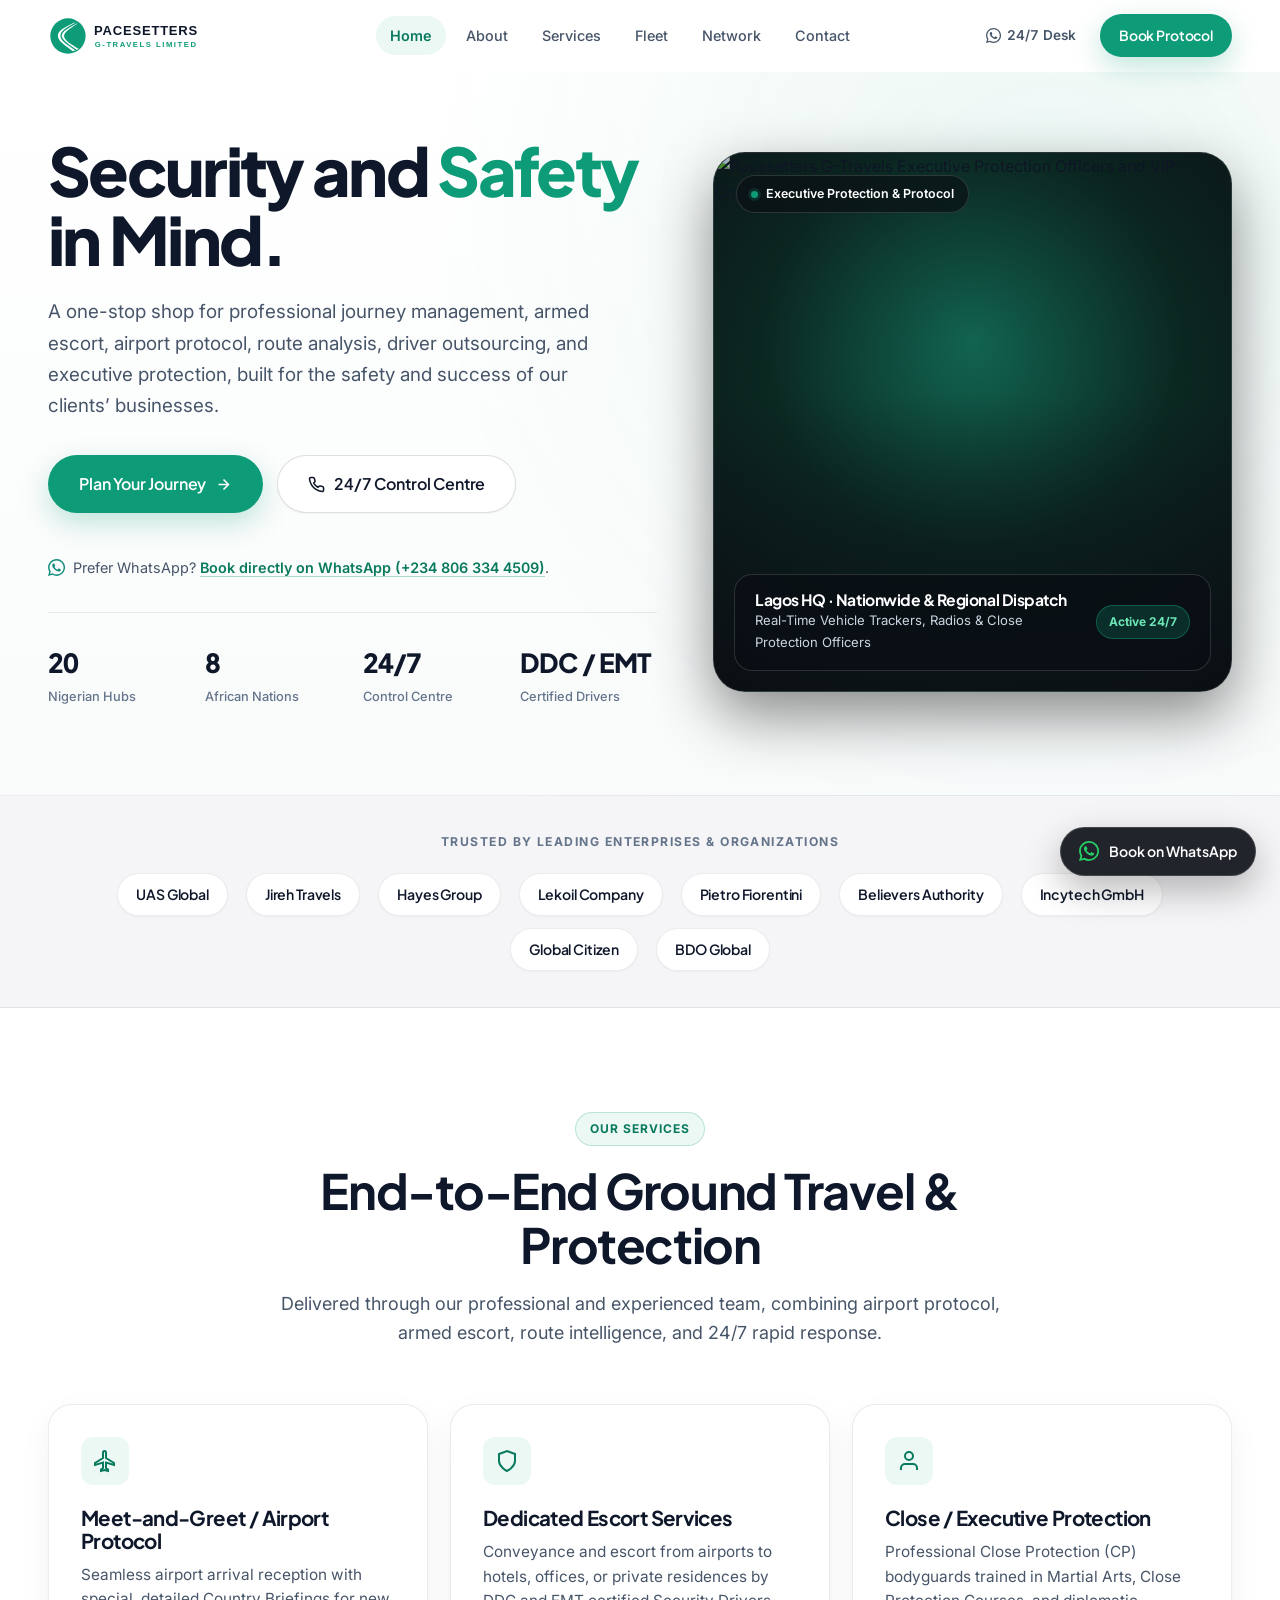
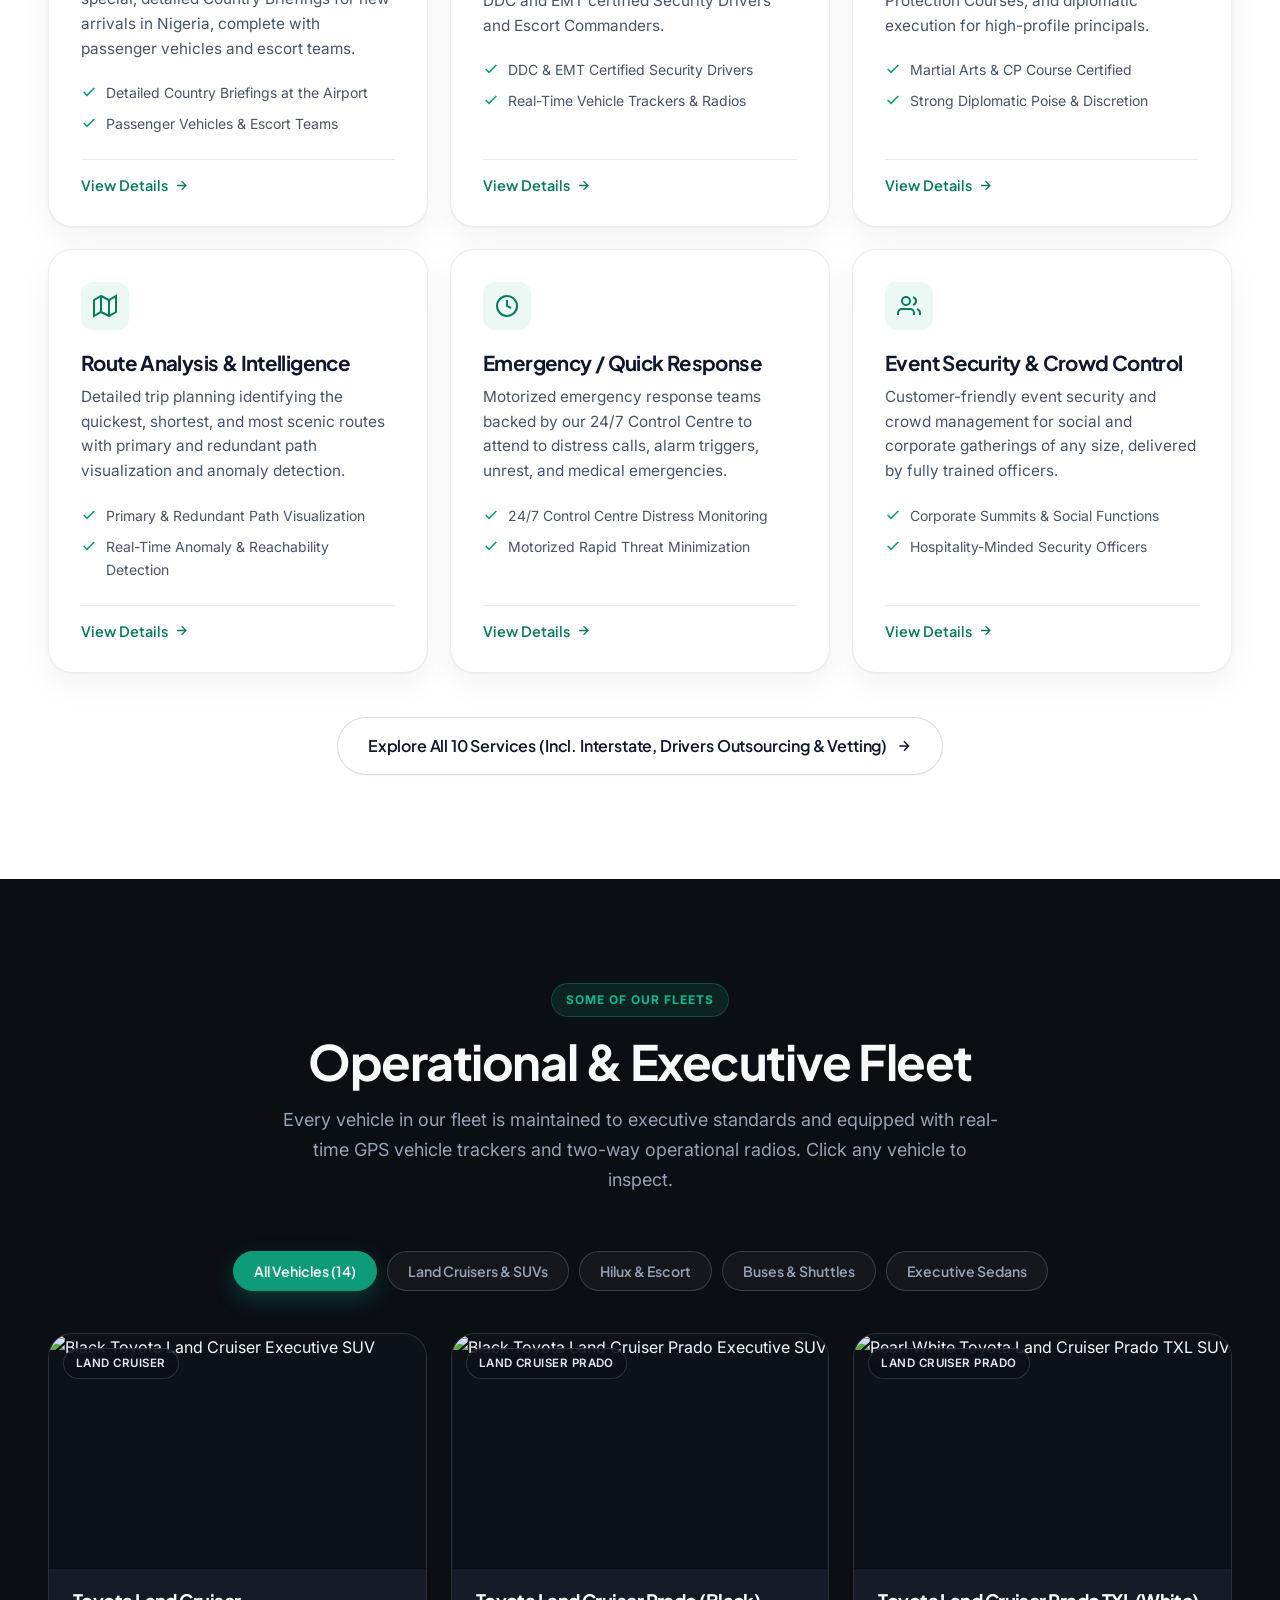
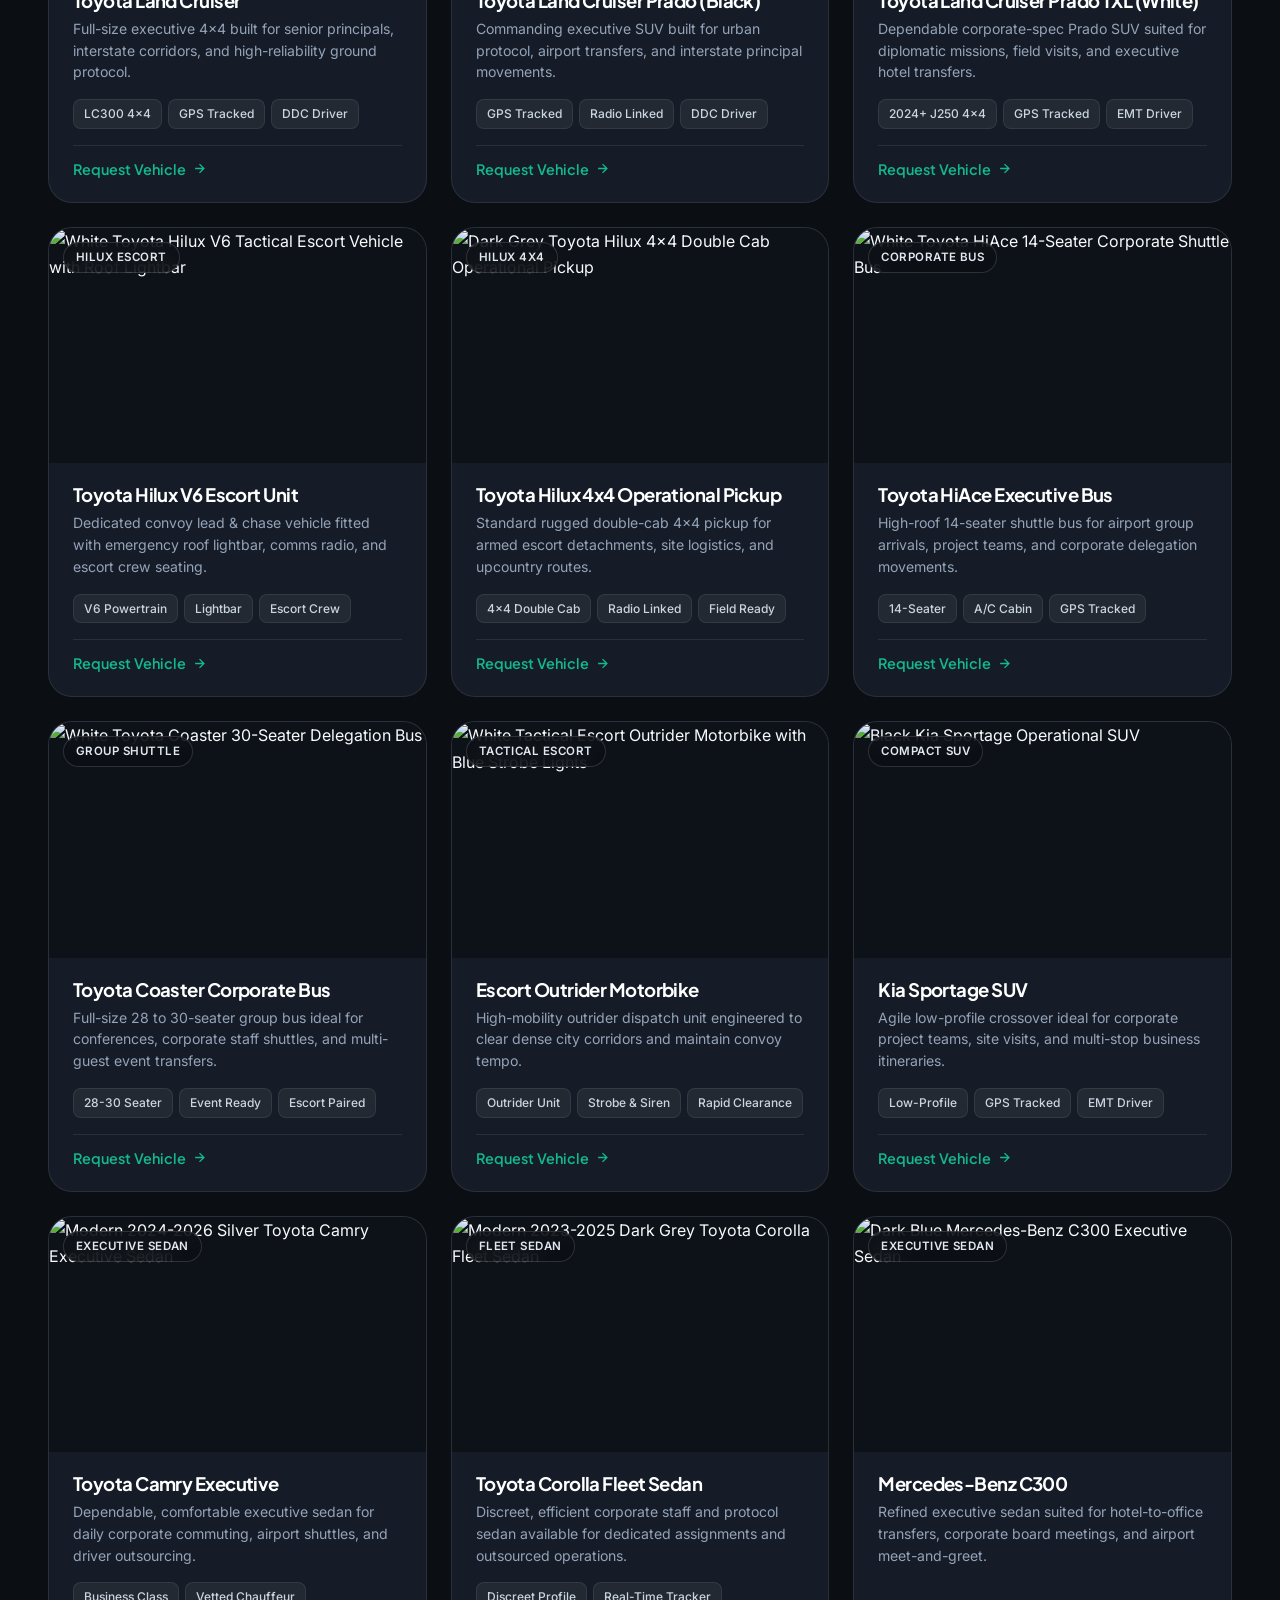
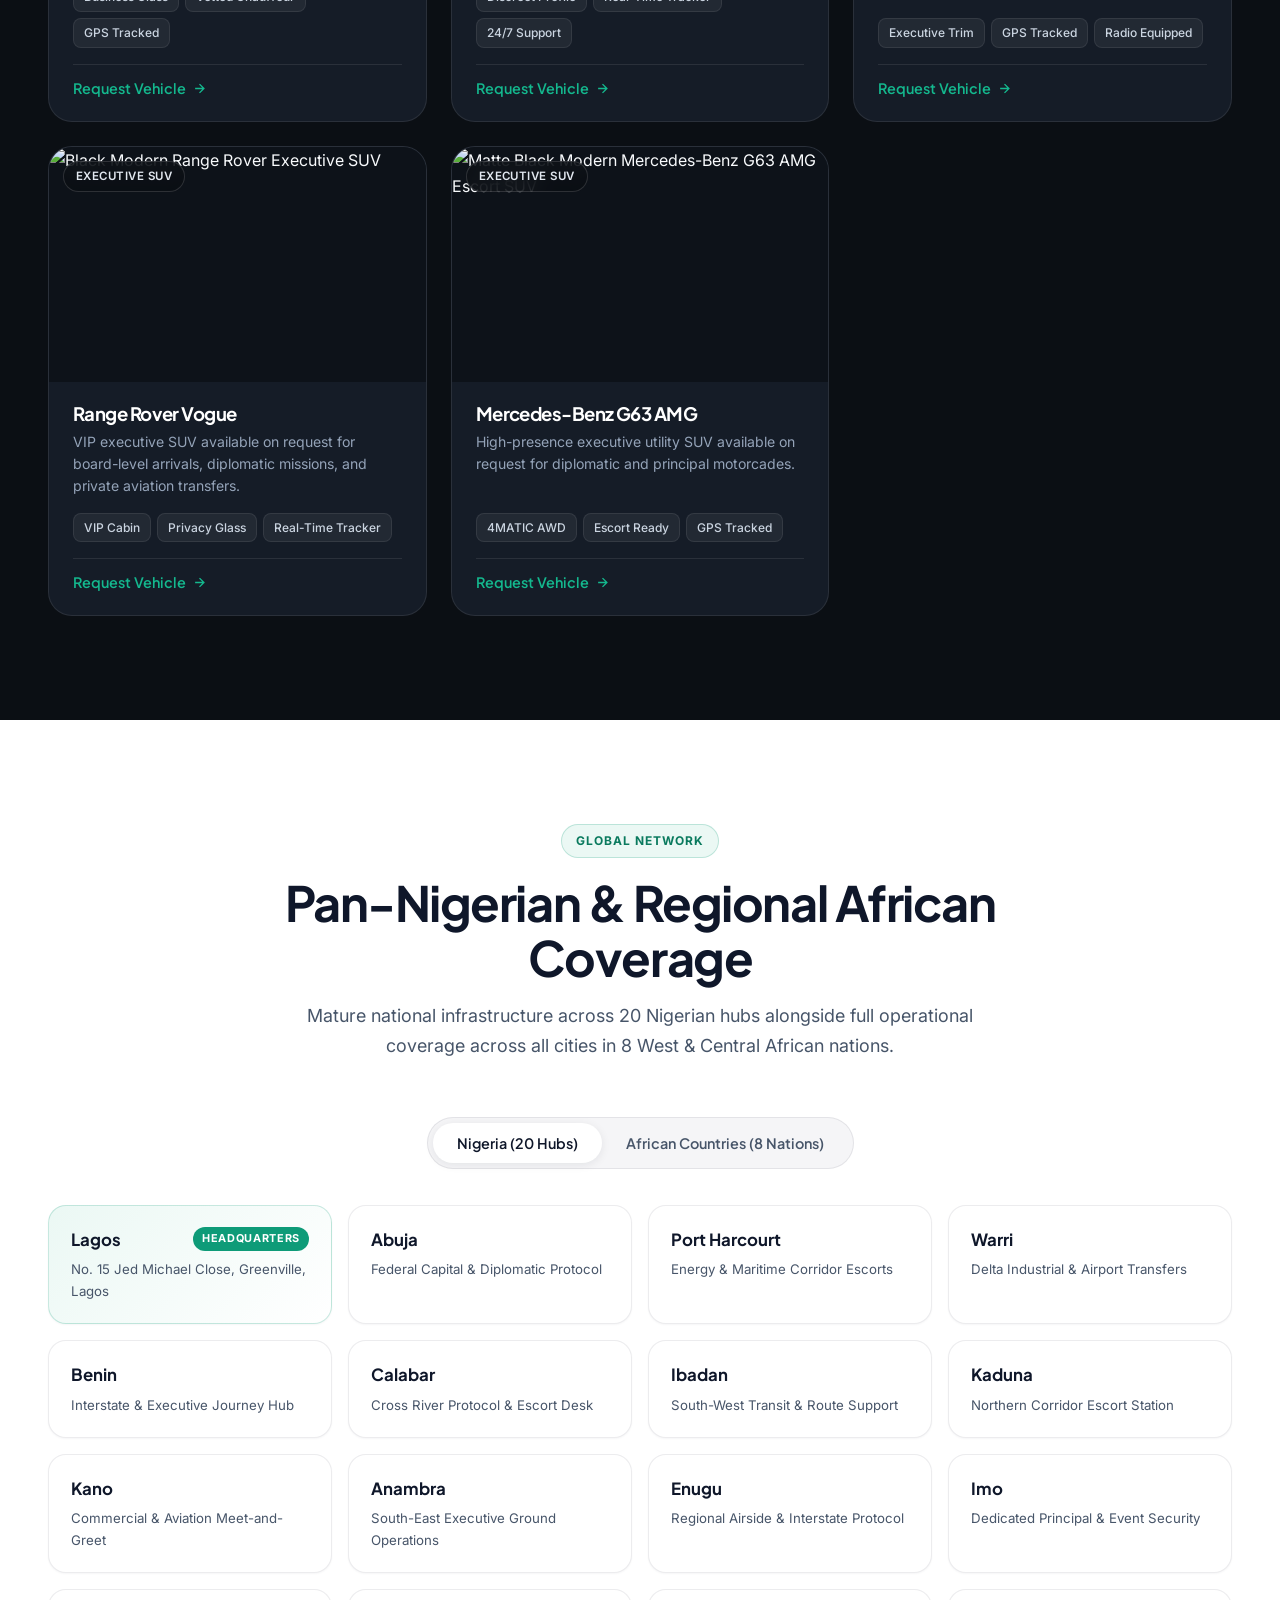
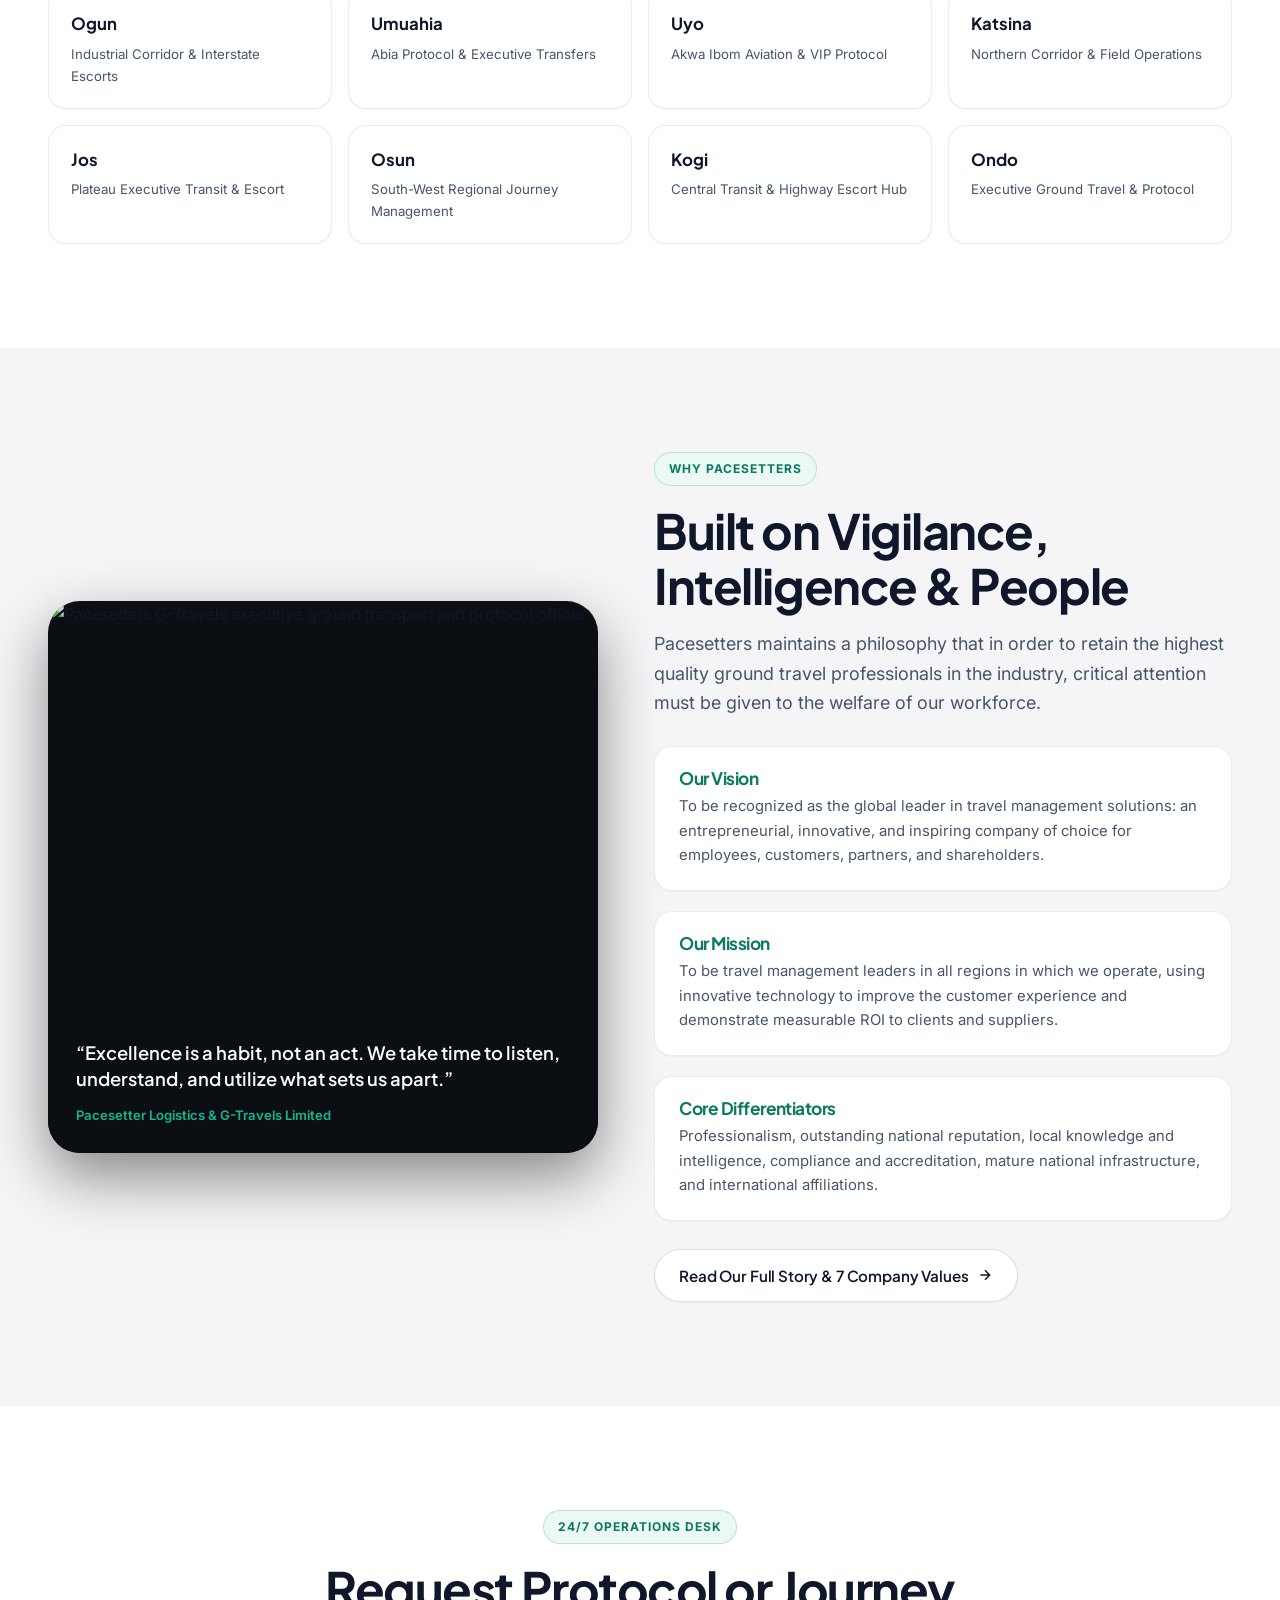
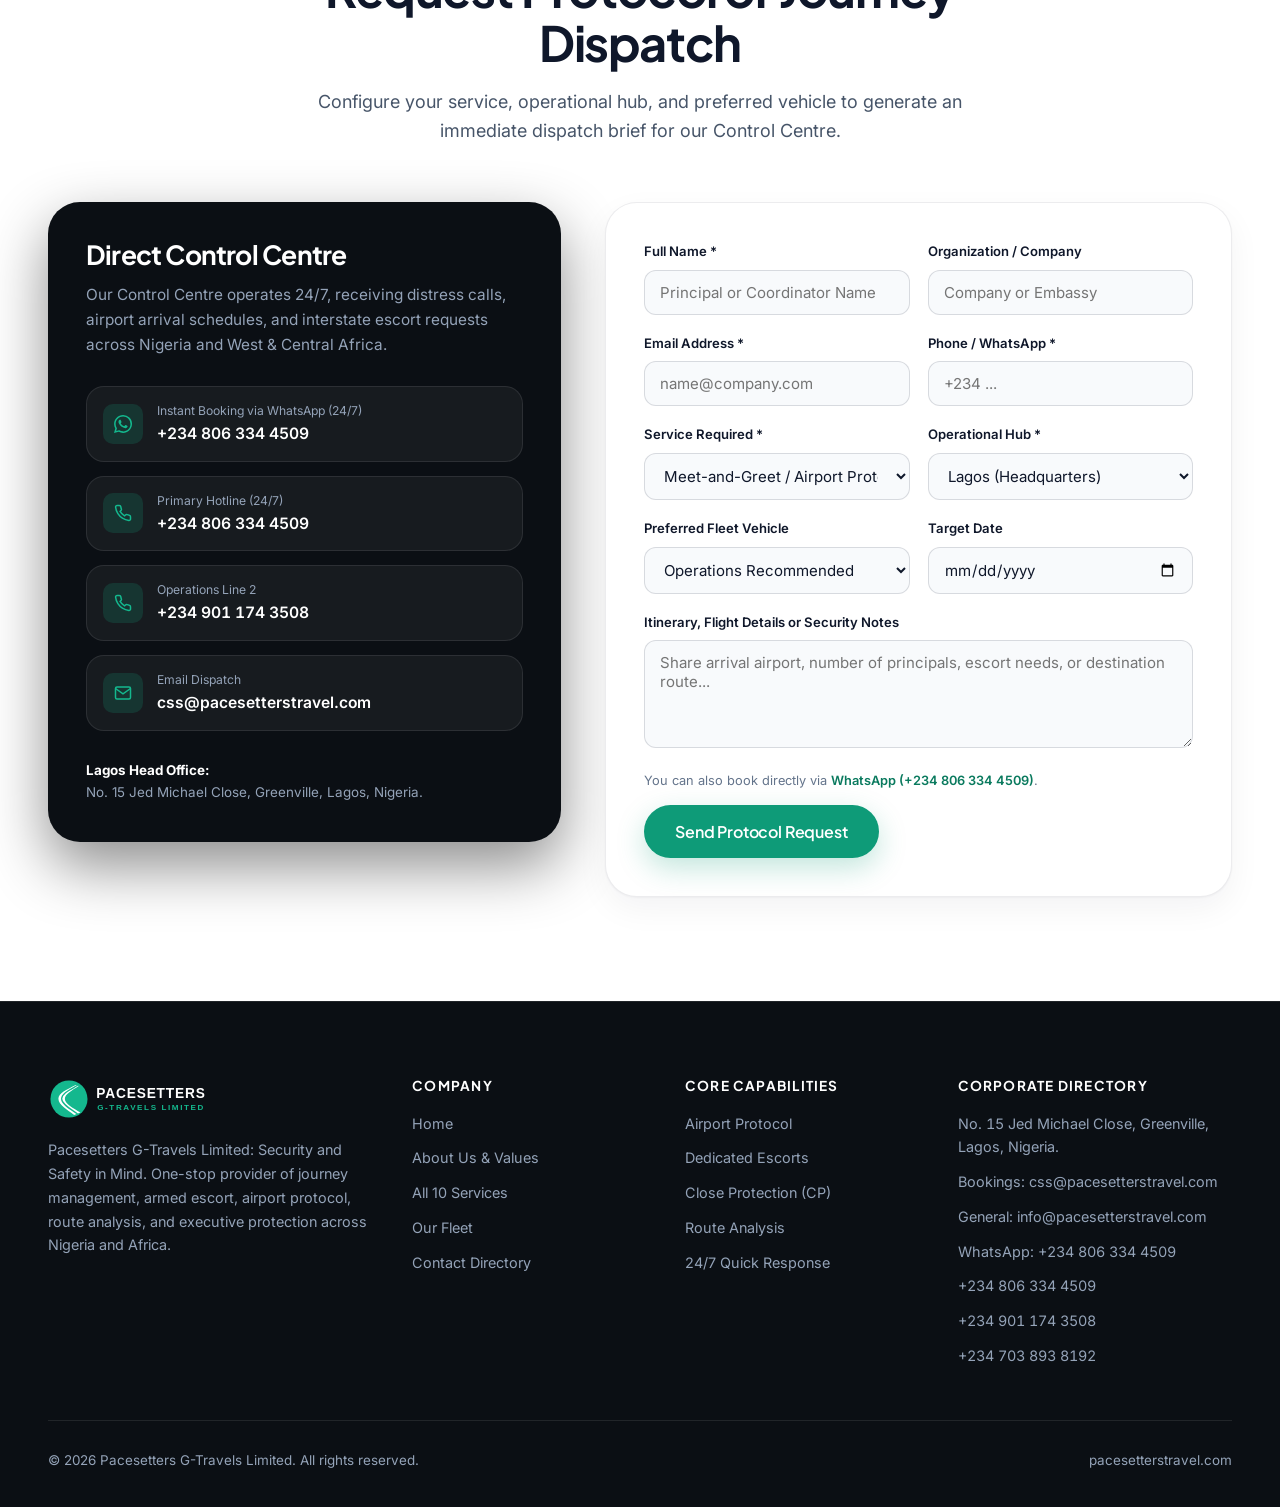
==== commit 18413d28: "Add 8 Nigerian hubs, BDO Global clientele, and 6 refreshed Cloudinary fleet images" ====
--- a/index.html
+++ b/index.html
@@ -8,7 +8,7 @@
   <meta property="og:title" content="Pacesetters G-Travels Limited | Security and Safety in Mind">
   <meta property="og:description" content="Professional journey management, airport protocol, armed escort, and executive protection across Nigeria and 8 African nations.">
   <meta property="og:type" content="website">
-  <meta property="og:image" content="https://res.cloudinary.com/duuuw7qo/image/upload/f_auto,q_auto,w_900,c_limit/v1795521919/pacesetters/fleet-prado.jpg">
+  <meta property="og:image" content="https://res.cloudinary.com/duuuw7qo/image/upload/f_auto,q_auto,w_900,c_limit/v1795592776/pacesetters/fleet-prado.jpg">
 
   <link rel="preconnect" href="https://res.cloudinary.com" crossorigin>
   <link rel="preconnect" href="https://fonts.googleapis.com">
@@ -96,7 +96,7 @@
 
           <div class="hero-metrics">
             <div>
-              <span class="metric-value tabular-nums">12</span>
+              <span class="metric-value tabular-nums">20</span>
               <span class="metric-label">Nigerian Hubs</span>
             </div>
             <div>
@@ -145,6 +145,7 @@
           <span class="client-pill">Believers Authority</span>
           <span class="client-pill">Incytech GmbH</span>
           <span class="client-pill">Global Citizen</span>
+          <span class="client-pill">BDO Global</span>
         </div>
       </div>
     </section>
@@ -362,7 +363,7 @@
           <!-- 2. Toyota Land Cruiser Prado (Black) -->
           <article class="fleet-card reveal" data-category="suv" data-vehicle="Toyota Land Cruiser Prado">
             <div class="fleet-media">
-              <img src="https://res.cloudinary.com/duuuw7qo/image/upload/f_auto,q_auto,w_900,c_limit/v1795521919/pacesetters/fleet-prado.jpg" alt="Black Toyota Land Cruiser Prado Executive SUV" loading="lazy">
+              <img src="https://res.cloudinary.com/duuuw7qo/image/upload/f_auto,q_auto,w_900,c_limit/v1795592776/pacesetters/fleet-prado.jpg" alt="Black Toyota Land Cruiser Prado Executive SUV" loading="lazy">
               <span class="fleet-category-badge">Land Cruiser Prado</span>
               <span class="fleet-zoom-hint" aria-hidden="true">
                 <svg width="16" height="16" viewBox="0 0 24 24" fill="none" stroke="currentColor" stroke-width="2"><circle cx="11" cy="11" r="8"/><line x1="21" y1="21" x2="16.65" y2="16.65"/><line x1="11" y1="8" x2="11" y2="14"/><line x1="8" y1="11" x2="14" y2="11"/></svg>
@@ -542,7 +543,7 @@
           <!-- 8. Honda Tactical Escort Motorbike -->
           <article class="fleet-card reveal" data-category="escort" data-vehicle="Escort Outrider Motorbike">
             <div class="fleet-media">
-              <img src="https://res.cloudinary.com/duuuw7qo/image/upload/f_auto,q_auto,w_900,c_limit/v1795521945/pacesetters/fleet-escort-bike.jpg" alt="White Tactical Escort Outrider Motorbike with Blue Strobe Lights" loading="lazy">
+              <img src="https://res.cloudinary.com/duuuw7qo/image/upload/f_auto,q_auto,w_900,c_limit/v1795592780/pacesetters/fleet-escort-bike.jpg" alt="White Tactical Escort Outrider Motorbike with Blue Strobe Lights" loading="lazy">
               <span class="fleet-category-badge">Tactical Escort</span>
               <span class="fleet-zoom-hint" aria-hidden="true">
                 <svg width="16" height="16" viewBox="0 0 24 24" fill="none" stroke="currentColor" stroke-width="2"><circle cx="11" cy="11" r="8"/><line x1="21" y1="21" x2="16.65" y2="16.65"/><line x1="11" y1="8" x2="11" y2="14"/><line x1="8" y1="11" x2="14" y2="11"/></svg>
@@ -572,7 +573,7 @@
           <!-- 9. Kia Sportage -->
           <article class="fleet-card reveal" data-category="suv" data-vehicle="Kia Sportage SUV">
             <div class="fleet-media">
-              <img src="https://res.cloudinary.com/duuuw7qo/image/upload/f_auto,q_auto,w_900,c_limit/v1795521948/pacesetters/fleet-sportage.jpg" alt="Black Kia Sportage Operational SUV" loading="lazy">
+              <img src="https://res.cloudinary.com/duuuw7qo/image/upload/f_auto,q_auto,w_900,c_limit/v1795592785/pacesetters/fleet-sportage.jpg" alt="Black Kia Sportage Operational SUV" loading="lazy">
               <span class="fleet-category-badge">Compact SUV</span>
               <span class="fleet-zoom-hint" aria-hidden="true">
                 <svg width="16" height="16" viewBox="0 0 24 24" fill="none" stroke="currentColor" stroke-width="2"><circle cx="11" cy="11" r="8"/><line x1="21" y1="21" x2="16.65" y2="16.65"/><line x1="11" y1="8" x2="11" y2="14"/><line x1="8" y1="11" x2="14" y2="11"/></svg>
@@ -662,7 +663,7 @@
           <!-- 12. Mercedes-Benz C300 -->
           <article class="fleet-card reveal" data-category="sedan" data-vehicle="Mercedes-Benz C300">
             <div class="fleet-media">
-              <img src="https://res.cloudinary.com/duuuw7qo/image/upload/f_auto,q_auto,w_900,c_limit/v1795521954/pacesetters/fleet-cclass.jpg" alt="Dark Blue Mercedes-Benz C300 Executive Sedan" loading="lazy">
+              <img src="https://res.cloudinary.com/duuuw7qo/image/upload/f_auto,q_auto,w_900,c_limit/v1795592789/pacesetters/fleet-cclass.jpg" alt="Dark Blue Mercedes-Benz C300 Executive Sedan" loading="lazy">
               <span class="fleet-category-badge">Executive Sedan</span>
               <span class="fleet-zoom-hint" aria-hidden="true">
                 <svg width="16" height="16" viewBox="0 0 24 24" fill="none" stroke="currentColor" stroke-width="2"><circle cx="11" cy="11" r="8"/><line x1="21" y1="21" x2="16.65" y2="16.65"/><line x1="11" y1="8" x2="11" y2="14"/><line x1="8" y1="11" x2="14" y2="11"/></svg>
@@ -692,7 +693,7 @@
           <!-- 13. Range Rover Vogue -->
           <article class="fleet-card reveal" data-category="suv" data-vehicle="Range Rover Vogue">
             <div class="fleet-media">
-              <img src="https://res.cloudinary.com/duuuw7qo/image/upload/f_auto,q_auto,w_900,c_limit/v1795521957/pacesetters/fleet-rangerover.jpg" alt="Black Modern Range Rover Executive SUV" loading="lazy">
+              <img src="https://res.cloudinary.com/duuuw7qo/image/upload/f_auto,q_auto,w_900,c_limit/v1795592796/pacesetters/fleet-rangerover.jpg" alt="Black Modern Range Rover Executive SUV" loading="lazy">
               <span class="fleet-category-badge">Executive SUV</span>
               <span class="fleet-zoom-hint" aria-hidden="true">
                 <svg width="16" height="16" viewBox="0 0 24 24" fill="none" stroke="currentColor" stroke-width="2"><circle cx="11" cy="11" r="8"/><line x1="21" y1="21" x2="16.65" y2="16.65"/><line x1="11" y1="8" x2="11" y2="14"/><line x1="8" y1="11" x2="14" y2="11"/></svg>
@@ -722,7 +723,7 @@
           <!-- 14. Mercedes-Benz G63 AMG -->
           <article class="fleet-card reveal" data-category="suv" data-vehicle="Mercedes-Benz G63 AMG">
             <div class="fleet-media">
-              <img src="https://res.cloudinary.com/duuuw7qo/image/upload/f_auto,q_auto,w_900,c_limit/v1795521960/pacesetters/fleet-g63.jpg" alt="Matte Black Modern Mercedes-Benz G63 AMG Escort SUV" loading="lazy">
+              <img src="https://res.cloudinary.com/duuuw7qo/image/upload/f_auto,q_auto,w_900,c_limit/v1795592793/pacesetters/fleet-g63.jpg" alt="Matte Black Modern Mercedes-Benz G63 AMG Escort SUV" loading="lazy">
               <span class="fleet-category-badge">Executive SUV</span>
               <span class="fleet-zoom-hint" aria-hidden="true">
                 <svg width="16" height="16" viewBox="0 0 24 24" fill="none" stroke="currentColor" stroke-width="2"><circle cx="11" cy="11" r="8"/><line x1="21" y1="21" x2="16.65" y2="16.65"/><line x1="11" y1="8" x2="11" y2="14"/><line x1="8" y1="11" x2="14" y2="11"/></svg>
@@ -759,13 +760,13 @@
           <span class="eyebrow">Global Network</span>
           <h2 class="section-title">Pan-Nigerian &amp; Regional African Coverage</h2>
           <p class="section-lead">
-            Mature national infrastructure across 12 Nigerian hubs alongside full operational coverage across all cities in 8 West &amp; Central African nations.
+            Mature national infrastructure across 20 Nigerian hubs alongside full operational coverage across all cities in 8 West &amp; Central African nations.
           </p>
         </div>
 
         <div class="text-center" style="text-align:center;">
           <div class="segmented-control" role="tablist" aria-label="Operational Coverage Region">
-            <button type="button" class="segment-btn active" role="tab" aria-selected="true" data-network-tab="nigeria">Nigeria (12 Hubs)</button>
+            <button type="button" class="segment-btn active" role="tab" aria-selected="true" data-network-tab="nigeria">Nigeria (20 Hubs)</button>
             <button type="button" class="segment-btn" role="tab" aria-selected="false" data-network-tab="africa">African Countries (8 Nations)</button>
           </div>
         </div>
@@ -823,6 +824,38 @@
             <div class="hub-card">
               <div class="hub-top"><span class="hub-name">Imo</span></div>
               <span class="hub-meta">Dedicated Principal &amp; Event Security</span>
+            </div>
+            <div class="hub-card">
+              <div class="hub-top"><span class="hub-name">Ogun</span></div>
+              <span class="hub-meta">Industrial Corridor &amp; Interstate Escorts</span>
+            </div>
+            <div class="hub-card">
+              <div class="hub-top"><span class="hub-name">Umuahia</span></div>
+              <span class="hub-meta">Abia Protocol &amp; Executive Transfers</span>
+            </div>
+            <div class="hub-card">
+              <div class="hub-top"><span class="hub-name">Uyo</span></div>
+              <span class="hub-meta">Akwa Ibom Aviation &amp; VIP Protocol</span>
+            </div>
+            <div class="hub-card">
+              <div class="hub-top"><span class="hub-name">Katsina</span></div>
+              <span class="hub-meta">Northern Corridor &amp; Field Operations</span>
+            </div>
+            <div class="hub-card">
+              <div class="hub-top"><span class="hub-name">Jos</span></div>
+              <span class="hub-meta">Plateau Executive Transit &amp; Escort</span>
+            </div>
+            <div class="hub-card">
+              <div class="hub-top"><span class="hub-name">Osun</span></div>
+              <span class="hub-meta">South-West Regional Journey Management</span>
+            </div>
+            <div class="hub-card">
+              <div class="hub-top"><span class="hub-name">Kogi</span></div>
+              <span class="hub-meta">Central Transit &amp; Highway Escort Hub</span>
+            </div>
+            <div class="hub-card">
+              <div class="hub-top"><span class="hub-name">Ondo</span></div>
+              <span class="hub-meta">Executive Ground Travel &amp; Protocol</span>
             </div>
           </div>
         </div>
@@ -1027,6 +1060,14 @@
                       <option value="Anambra">Anambra</option>
                       <option value="Enugu">Enugu</option>
                       <option value="Imo">Imo</option>
+                      <option value="Ogun">Ogun</option>
+                      <option value="Umuahia">Umuahia</option>
+                      <option value="Uyo">Uyo</option>
+                      <option value="Katsina">Katsina</option>
+                      <option value="Jos">Jos</option>
+                      <option value="Osun">Osun</option>
+                      <option value="Kogi">Kogi</option>
+                      <option value="Ondo">Ondo</option>
                     </optgroup>
                     <optgroup label="African Countries (All Cities)">
                       <option value="Senegal – Dakar">Senegal &ndash; Dakar</option>
@@ -1171,7 +1212,7 @@
         <svg width="18" height="18" viewBox="0 0 24 24" fill="none" stroke="currentColor" stroke-width="2.2"><line x1="18" y1="6" x2="6" y2="18"/><line x1="6" y1="6" x2="18" y2="18"/></svg>
       </button>
       <div class="lightbox-img-wrap">
-        <img src="https://res.cloudinary.com/duuuw7qo/image/upload/f_auto,q_auto,w_900,c_limit/v1795521919/pacesetters/fleet-prado.jpg" alt="" id="lightbox-img">
+        <img src="https://res.cloudinary.com/duuuw7qo/image/upload/f_auto,q_auto,w_900,c_limit/v1795592776/pacesetters/fleet-prado.jpg" alt="" id="lightbox-img">
       </div>
       <div class="lightbox-footer">
         <div>
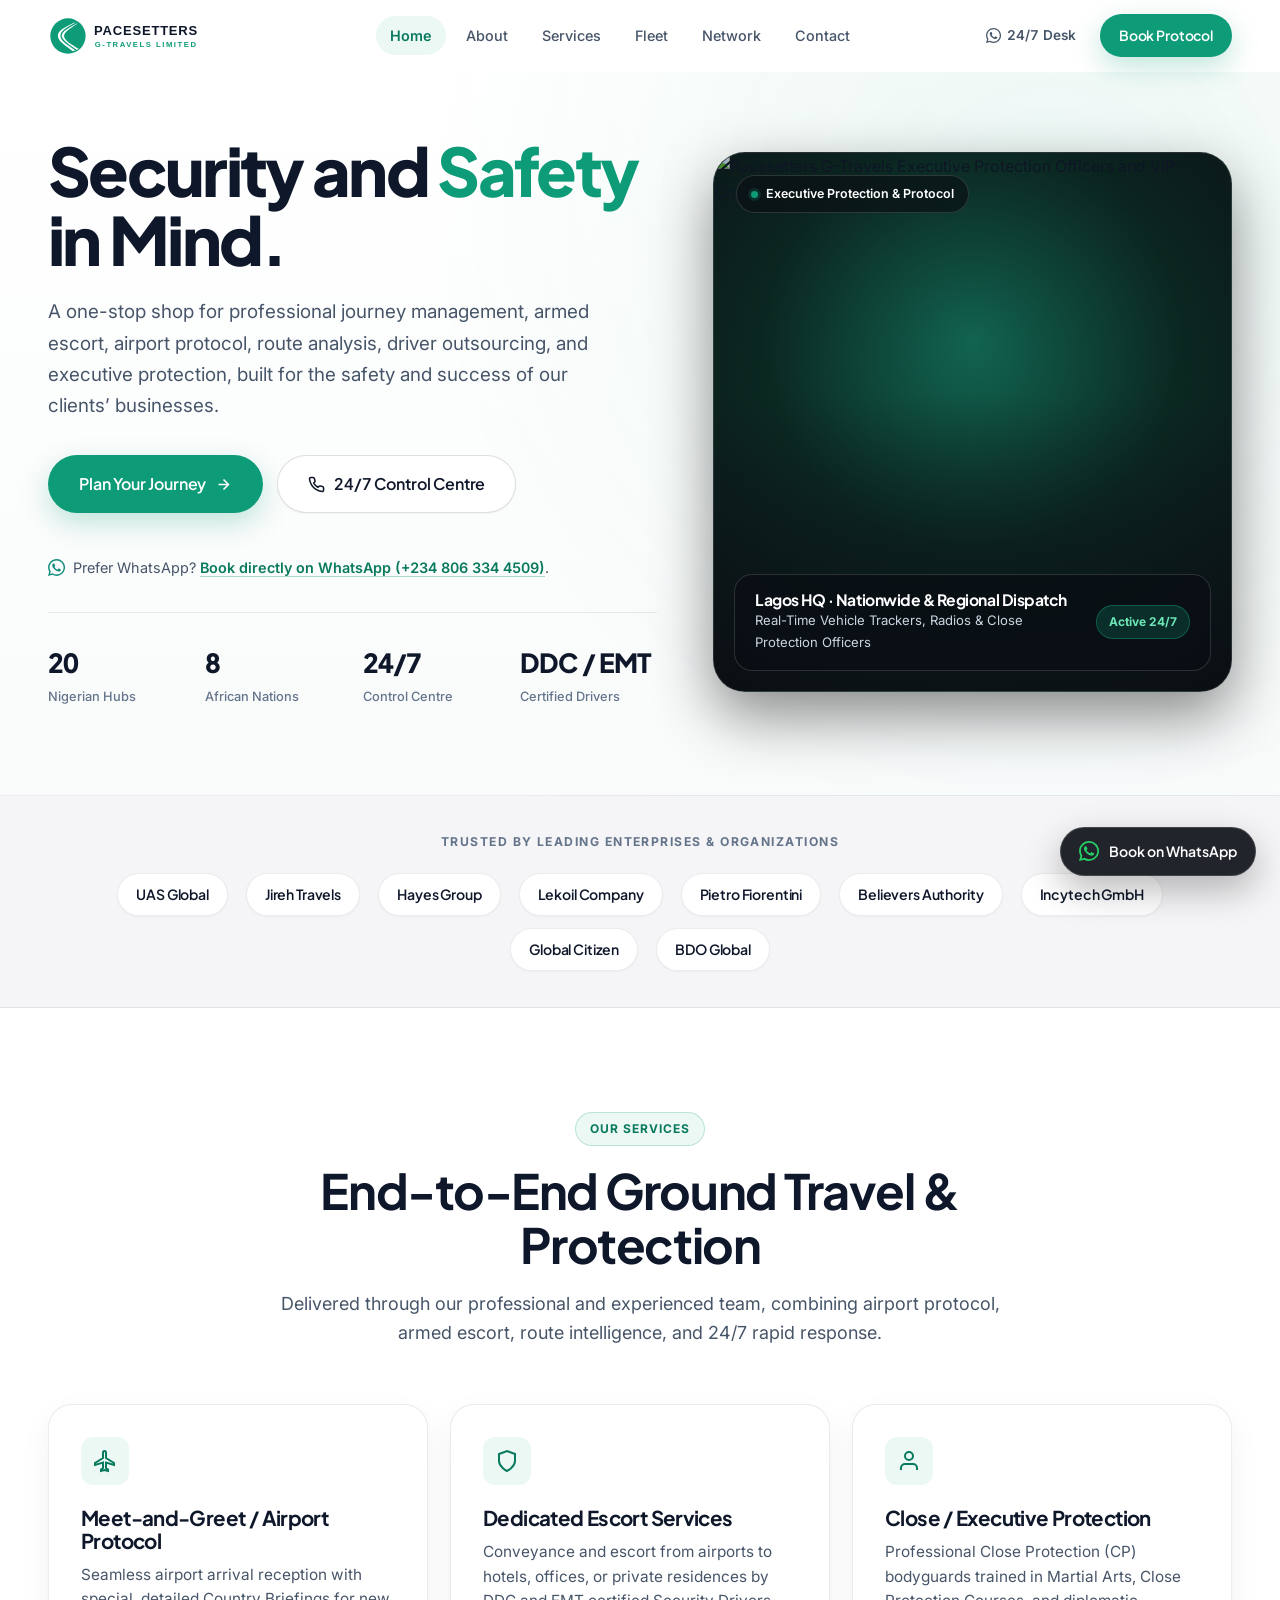
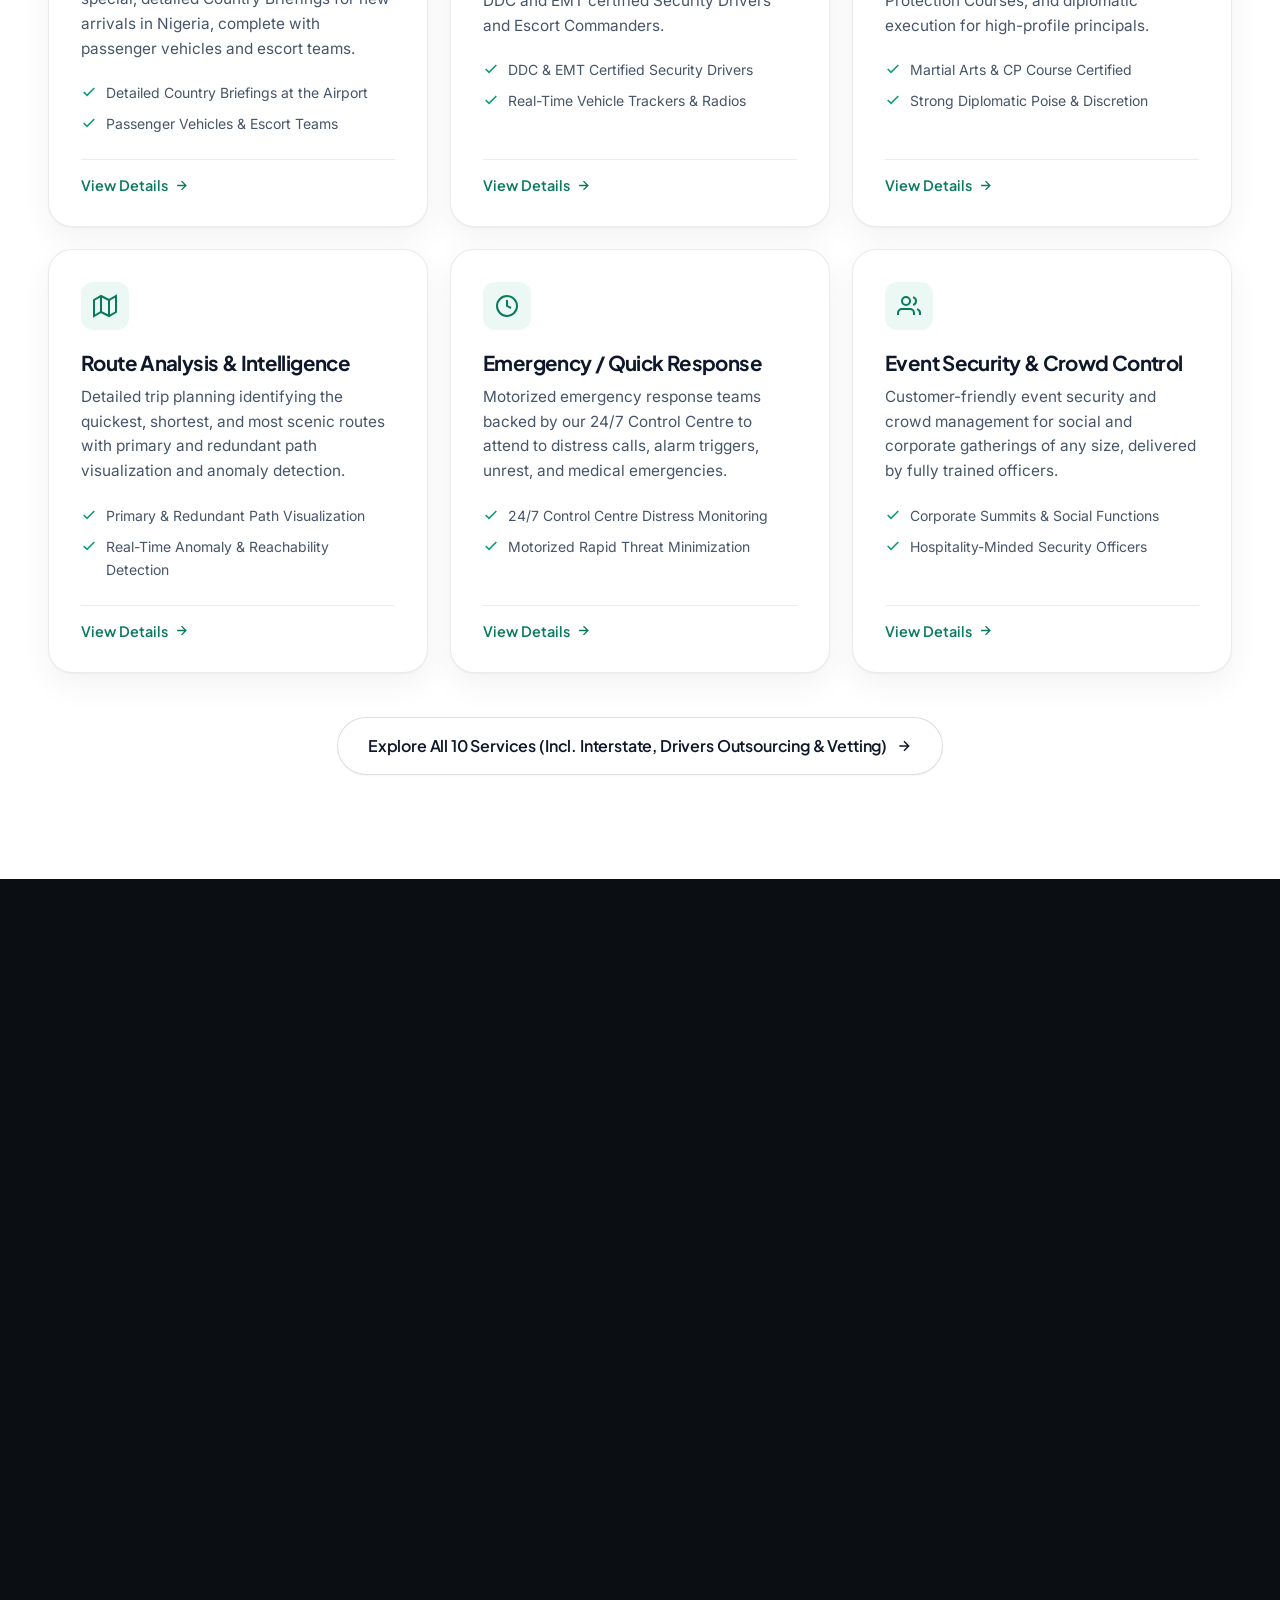
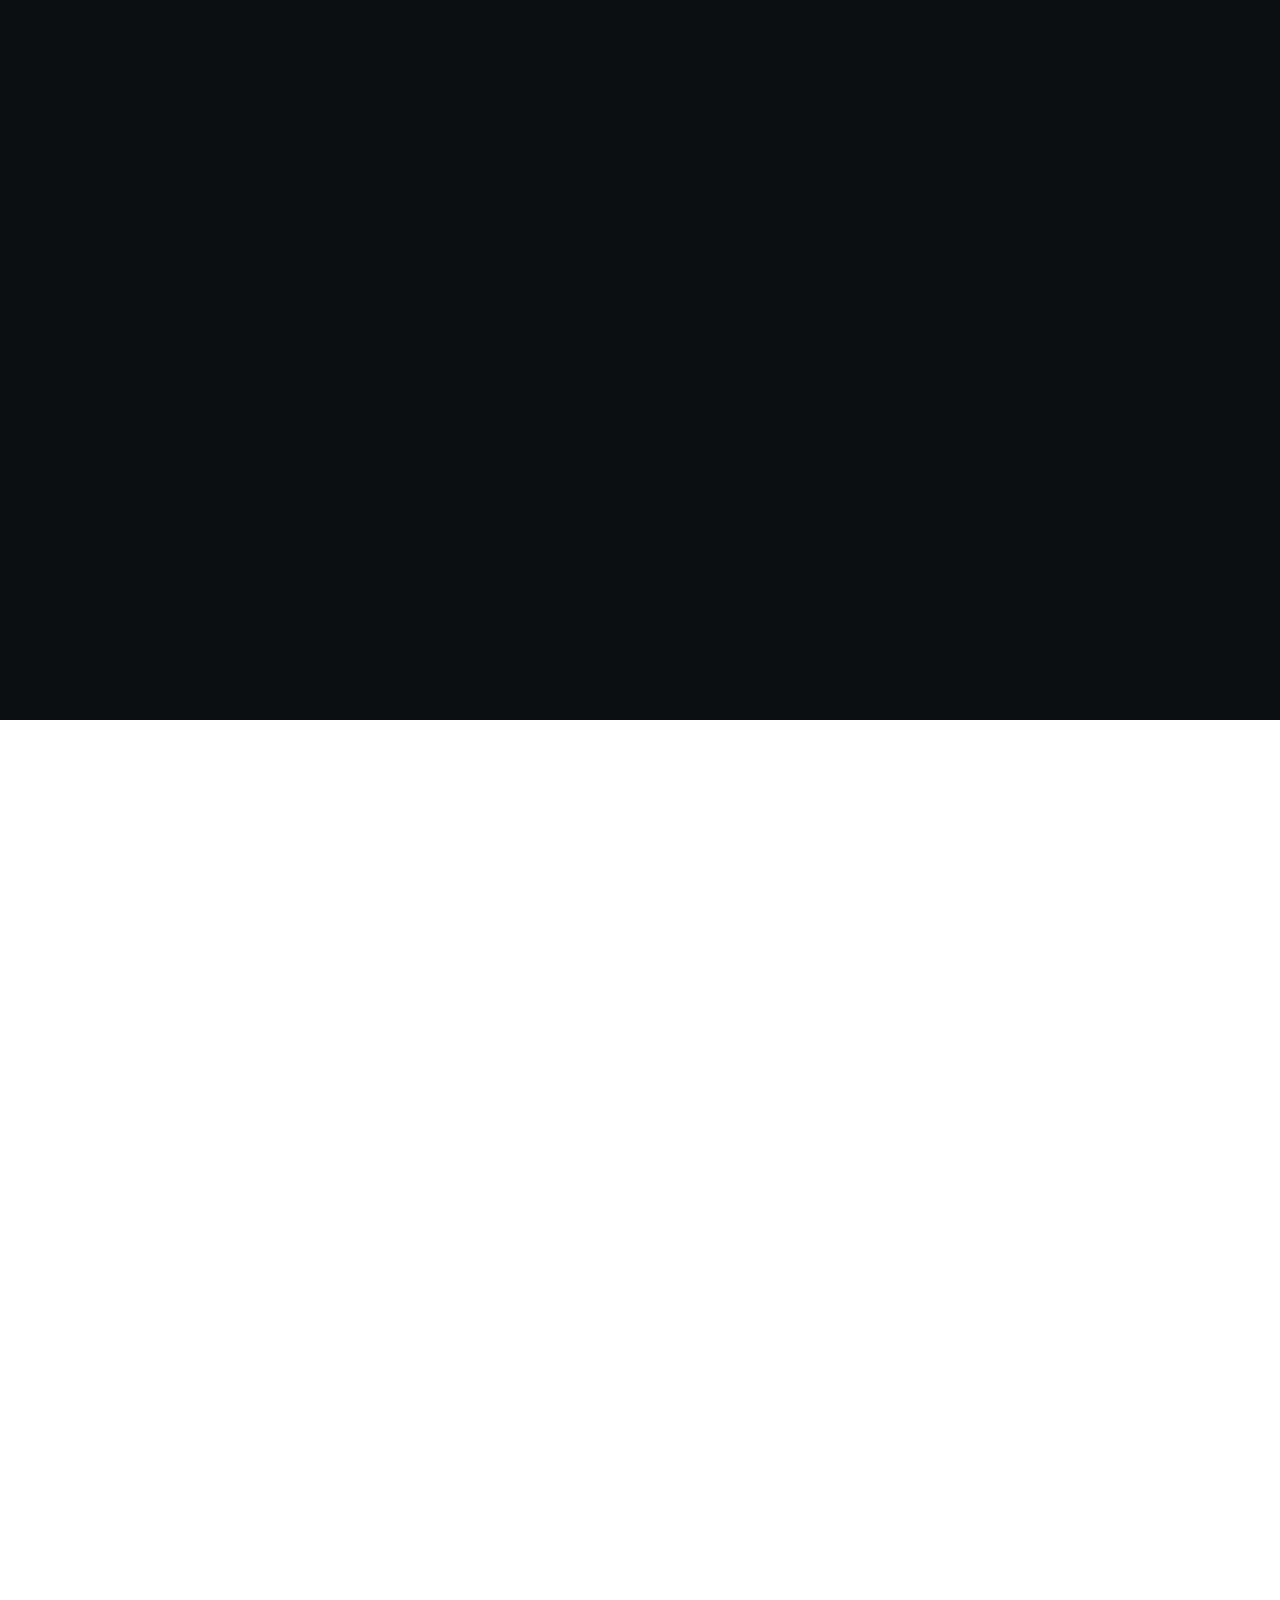
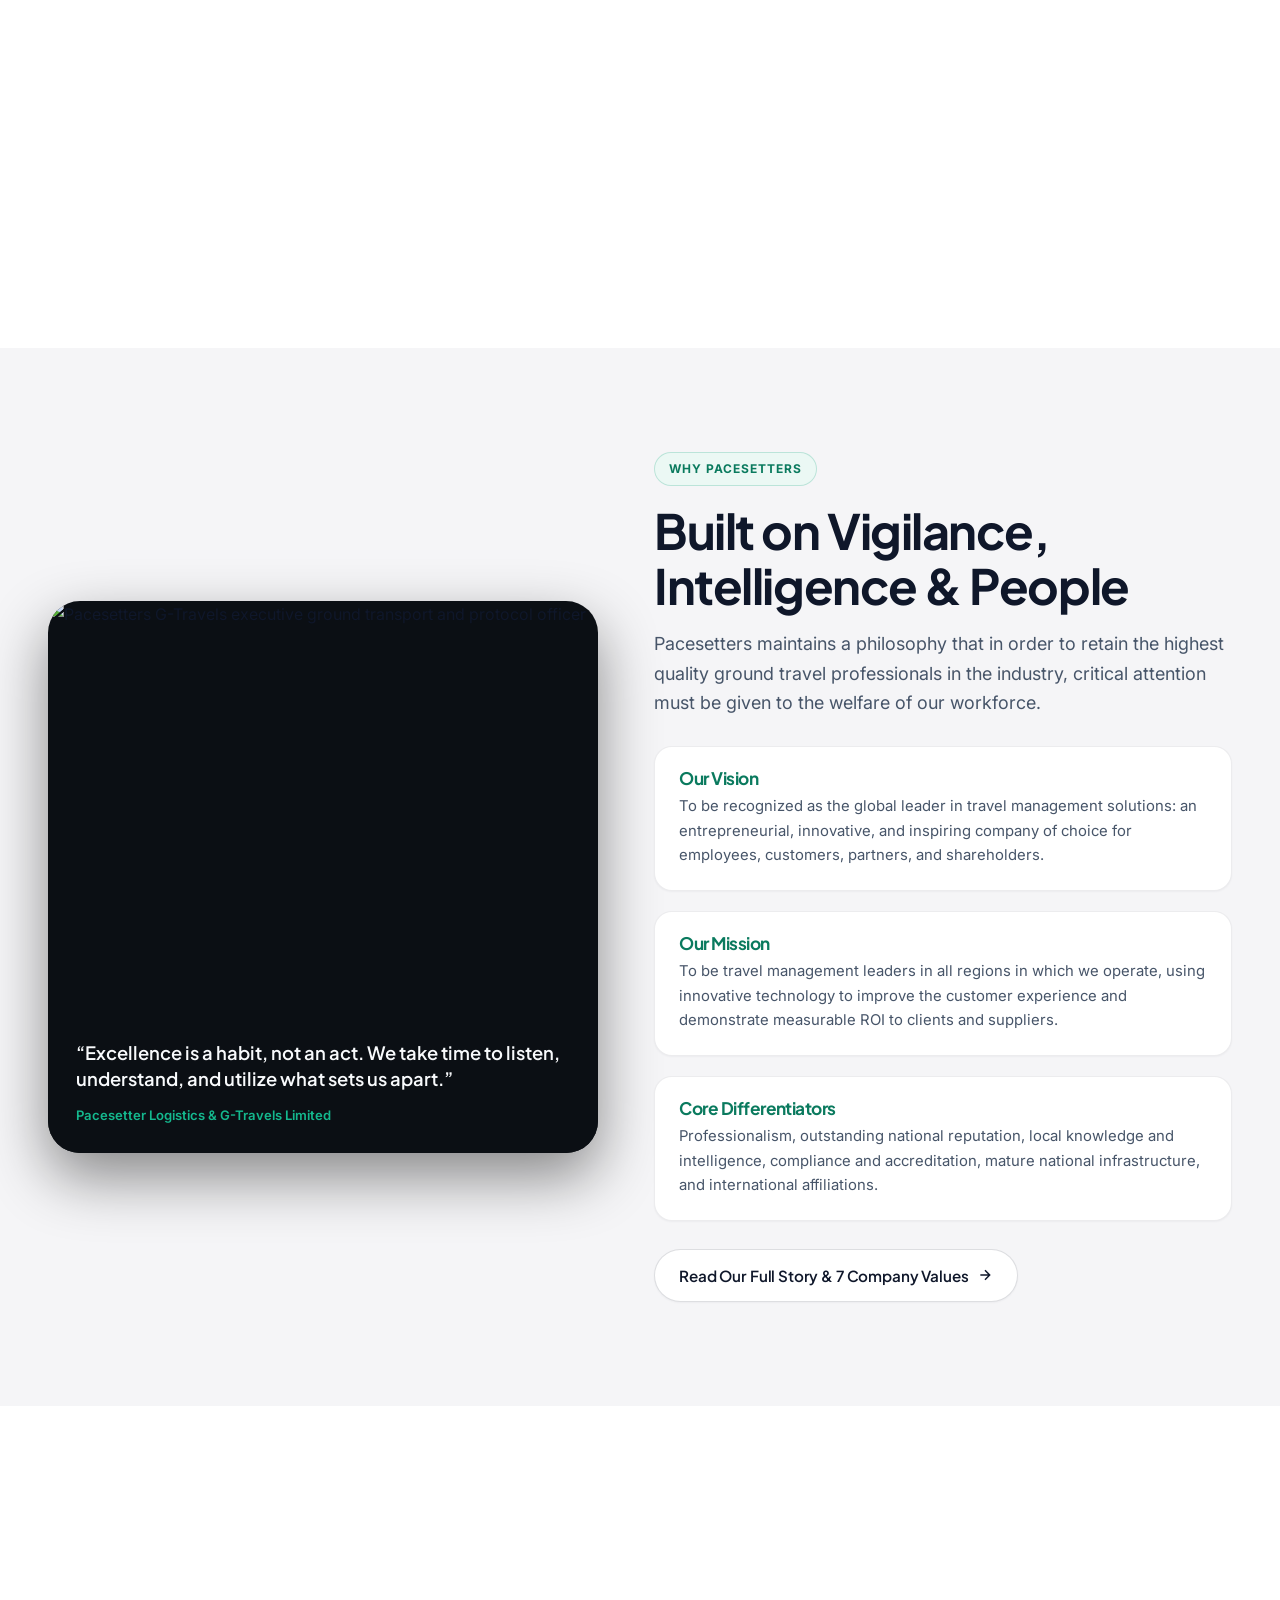
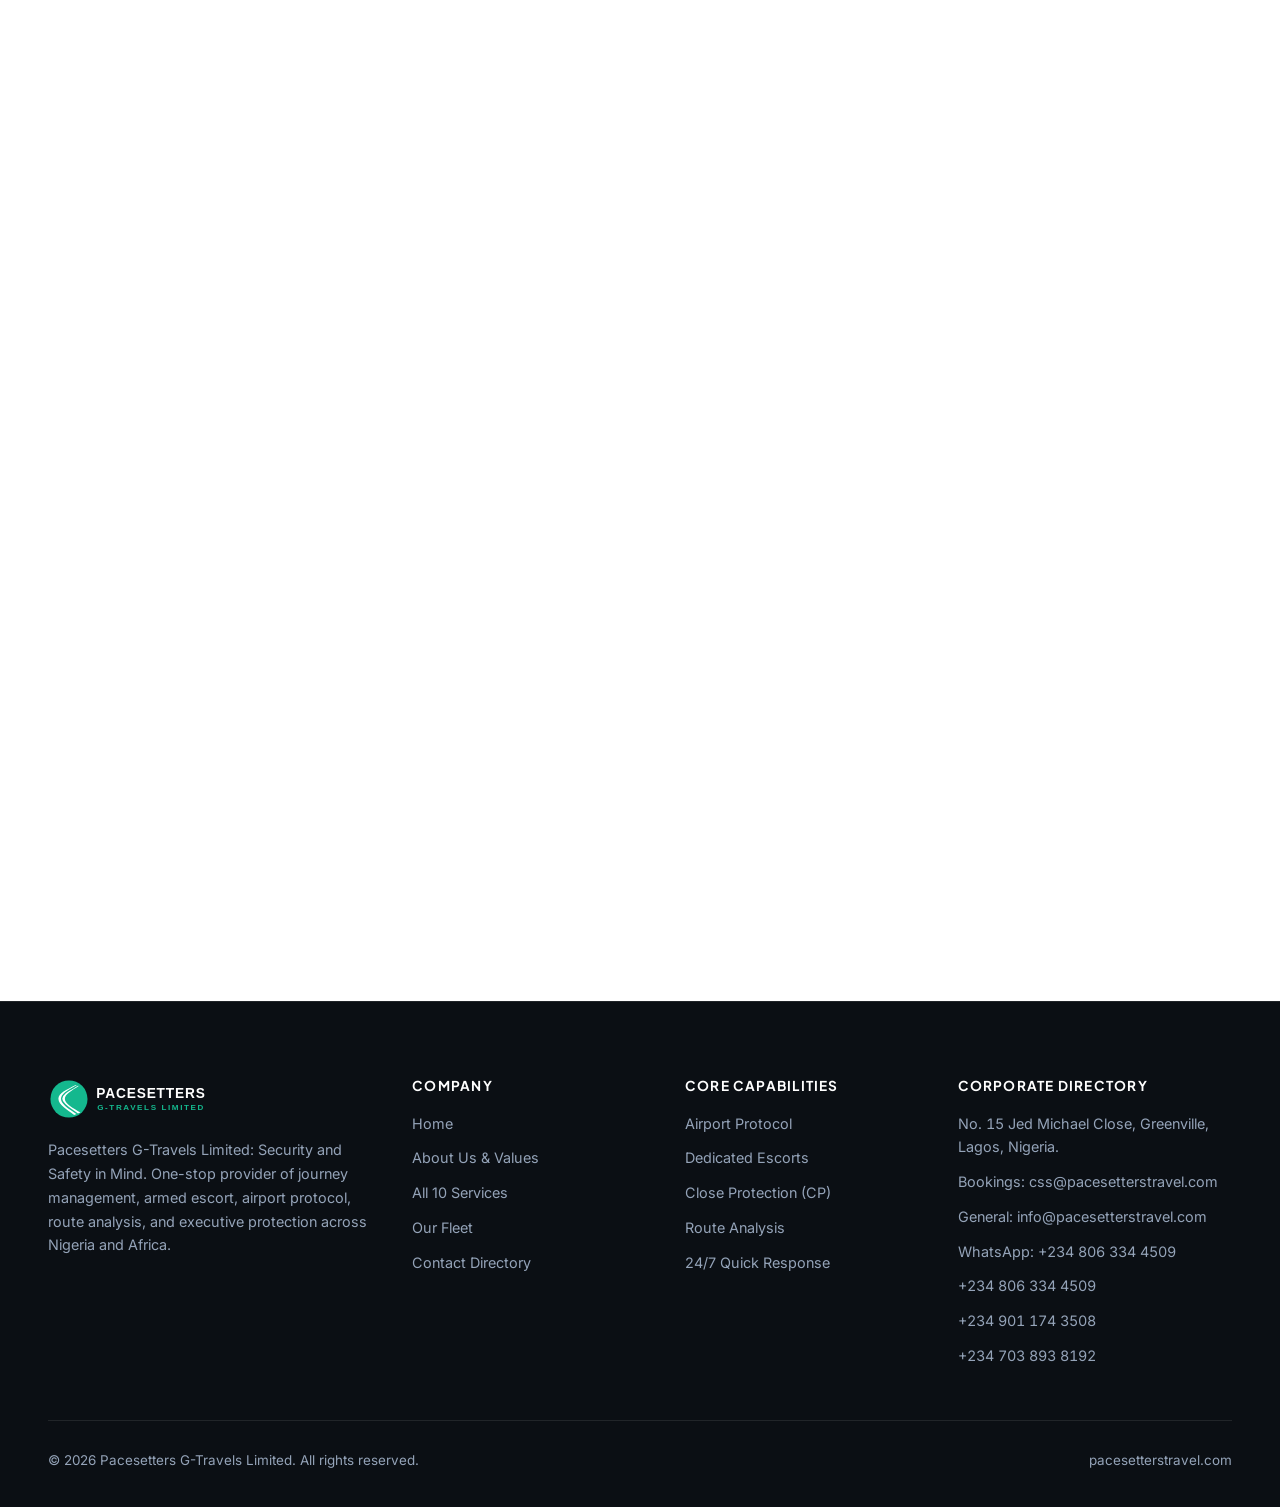
==== commit cc07692b: "Optimize page load speed with hero preload, responsive srcset, async fonts, and Netlify cache header" ====
--- a/index.html
+++ b/index.html
@@ -11,9 +11,11 @@
   <meta property="og:image" content="https://res.cloudinary.com/duuuw7qo/image/upload/f_auto,q_auto,w_900,c_limit/v1795592776/pacesetters/fleet-prado.jpg">
 
   <link rel="preconnect" href="https://res.cloudinary.com" crossorigin>
+  <link rel="preload" as="image" href="https://res.cloudinary.com/duuuw7qo/image/upload/f_auto,q_auto,w_900,c_limit/v1795521912/pacesetters/hero-protection.jpg" imagesrcset="https://res.cloudinary.com/duuuw7qo/image/upload/f_auto,q_auto,w_480,c_limit/v1795521912/pacesetters/hero-protection.jpg 480w, https://res.cloudinary.com/duuuw7qo/image/upload/f_auto,q_auto,w_720,c_limit/v1795521912/pacesetters/hero-protection.jpg 720w, https://res.cloudinary.com/duuuw7qo/image/upload/f_auto,q_auto,w_1000,c_limit/v1795521912/pacesetters/hero-protection.jpg 1000w" imagesizes="(max-width: 680px) 94vw, (max-width: 1080px) 640px, 560px" fetchpriority="high">
   <link rel="preconnect" href="https://fonts.googleapis.com">
   <link rel="preconnect" href="https://fonts.gstatic.com" crossorigin>
-  <link href="https://fonts.googleapis.com/css2?family=Inter:wght@400;500;600;700&family=Plus+Jakarta+Sans:wght@500;600;700;800&display=swap" rel="stylesheet">
+  <link href="https://fonts.googleapis.com/css2?family=Inter:wght@400;500;600&family=Plus+Jakarta+Sans:wght@600;700;800&display=swap" rel="stylesheet" media="print" onload="this.media='all'">
+  <noscript><link href="https://fonts.googleapis.com/css2?family=Inter:wght@400;500;600&family=Plus+Jakarta+Sans:wght@600;700;800&display=swap" rel="stylesheet"></noscript>
 
   <link rel="stylesheet" href="style.css">
   <link rel="icon" type="image/svg+xml" href="assets/images/logo-mark.svg">
@@ -120,7 +122,7 @@
             <span class="eyebrow-dot" aria-hidden="true"></span>
             <span>Executive Protection &amp; Protocol</span>
           </div>
-          <img src="https://res.cloudinary.com/duuuw7qo/image/upload/f_auto,q_auto,w_1200,c_limit/v1795521912/pacesetters/hero-protection.jpg" alt="Pacesetters G-Travels Executive Protection Officers and VIP Convoy" class="hero-stage-img">
+          <img src="https://res.cloudinary.com/duuuw7qo/image/upload/f_auto,q_auto,w_900,c_limit/v1795521912/pacesetters/hero-protection.jpg" srcset="https://res.cloudinary.com/duuuw7qo/image/upload/f_auto,q_auto,w_480,c_limit/v1795521912/pacesetters/hero-protection.jpg 480w, https://res.cloudinary.com/duuuw7qo/image/upload/f_auto,q_auto,w_720,c_limit/v1795521912/pacesetters/hero-protection.jpg 720w, https://res.cloudinary.com/duuuw7qo/image/upload/f_auto,q_auto,w_1000,c_limit/v1795521912/pacesetters/hero-protection.jpg 1000w" sizes="(max-width: 680px) 94vw, (max-width: 1080px) 640px, 560px" alt="Pacesetters G-Travels Executive Protection Officers and VIP Convoy" class="hero-stage-img" fetchpriority="high" decoding="async">
           <div class="hero-stage-chip">
             <div>
               <h4>Lagos HQ &middot; Nationwide &amp; Regional Dispatch</h4>
@@ -333,7 +335,7 @@
           <!-- 1. Toyota Land Cruiser -->
           <article class="fleet-card reveal" data-category="suv" data-vehicle="Toyota Land Cruiser">
             <div class="fleet-media">
-              <img src="https://res.cloudinary.com/duuuw7qo/image/upload/f_auto,q_auto,w_900,c_limit/v1795521917/pacesetters/fleet-landcruiser.jpg" alt="Black Toyota Land Cruiser Executive SUV" loading="lazy">
+              <img src="https://res.cloudinary.com/duuuw7qo/image/upload/f_auto,q_auto,w_900,c_limit/v1795521917/pacesetters/fleet-landcruiser.jpg" srcset="https://res.cloudinary.com/duuuw7qo/image/upload/f_auto,q_auto,w_480,c_limit/v1795521917/pacesetters/fleet-landcruiser.jpg 480w, https://res.cloudinary.com/duuuw7qo/image/upload/f_auto,q_auto,w_720,c_limit/v1795521917/pacesetters/fleet-landcruiser.jpg 720w, https://res.cloudinary.com/duuuw7qo/image/upload/f_auto,q_auto,w_900,c_limit/v1795521917/pacesetters/fleet-landcruiser.jpg 900w" sizes="(max-width: 680px) 92vw, (max-width: 1080px) 46vw, 390px" alt="Black Toyota Land Cruiser Executive SUV" loading="lazy" decoding="async">
               <span class="fleet-category-badge">Land Cruiser</span>
               <span class="fleet-zoom-hint" aria-hidden="true">
                 <svg width="16" height="16" viewBox="0 0 24 24" fill="none" stroke="currentColor" stroke-width="2"><circle cx="11" cy="11" r="8"/><line x1="21" y1="21" x2="16.65" y2="16.65"/><line x1="11" y1="8" x2="11" y2="14"/><line x1="8" y1="11" x2="14" y2="11"/></svg>
@@ -363,7 +365,7 @@
           <!-- 2. Toyota Land Cruiser Prado (Black) -->
           <article class="fleet-card reveal" data-category="suv" data-vehicle="Toyota Land Cruiser Prado">
             <div class="fleet-media">
-              <img src="https://res.cloudinary.com/duuuw7qo/image/upload/f_auto,q_auto,w_900,c_limit/v1795592776/pacesetters/fleet-prado.jpg" alt="Black Toyota Land Cruiser Prado Executive SUV" loading="lazy">
+              <img src="https://res.cloudinary.com/duuuw7qo/image/upload/f_auto,q_auto,w_900,c_limit/v1795592776/pacesetters/fleet-prado.jpg" srcset="https://res.cloudinary.com/duuuw7qo/image/upload/f_auto,q_auto,w_480,c_limit/v1795592776/pacesetters/fleet-prado.jpg 480w, https://res.cloudinary.com/duuuw7qo/image/upload/f_auto,q_auto,w_720,c_limit/v1795592776/pacesetters/fleet-prado.jpg 720w, https://res.cloudinary.com/duuuw7qo/image/upload/f_auto,q_auto,w_900,c_limit/v1795592776/pacesetters/fleet-prado.jpg 900w" sizes="(max-width: 680px) 92vw, (max-width: 1080px) 46vw, 390px" alt="Black Toyota Land Cruiser Prado Executive SUV" loading="lazy" decoding="async">
               <span class="fleet-category-badge">Land Cruiser Prado</span>
               <span class="fleet-zoom-hint" aria-hidden="true">
                 <svg width="16" height="16" viewBox="0 0 24 24" fill="none" stroke="currentColor" stroke-width="2"><circle cx="11" cy="11" r="8"/><line x1="21" y1="21" x2="16.65" y2="16.65"/><line x1="11" y1="8" x2="11" y2="14"/><line x1="8" y1="11" x2="14" y2="11"/></svg>
@@ -393,7 +395,7 @@
           <!-- 3. Toyota Land Cruiser Prado TXL (White) -->
           <article class="fleet-card reveal" data-category="suv" data-vehicle="Toyota Land Cruiser Prado TXL (White)">
             <div class="fleet-media">
-              <img src="https://res.cloudinary.com/duuuw7qo/image/upload/f_auto,q_auto,w_900,c_limit/v1795521927/pacesetters/fleet-prado-white.jpg" alt="Pearl White Toyota Land Cruiser Prado TXL SUV" loading="lazy">
+              <img src="https://res.cloudinary.com/duuuw7qo/image/upload/f_auto,q_auto,w_900,c_limit/v1795521927/pacesetters/fleet-prado-white.jpg" srcset="https://res.cloudinary.com/duuuw7qo/image/upload/f_auto,q_auto,w_480,c_limit/v1795521927/pacesetters/fleet-prado-white.jpg 480w, https://res.cloudinary.com/duuuw7qo/image/upload/f_auto,q_auto,w_720,c_limit/v1795521927/pacesetters/fleet-prado-white.jpg 720w, https://res.cloudinary.com/duuuw7qo/image/upload/f_auto,q_auto,w_900,c_limit/v1795521927/pacesetters/fleet-prado-white.jpg 900w" sizes="(max-width: 680px) 92vw, (max-width: 1080px) 46vw, 390px" alt="Pearl White Toyota Land Cruiser Prado TXL SUV" loading="lazy" decoding="async">
               <span class="fleet-category-badge">Land Cruiser Prado</span>
               <span class="fleet-zoom-hint" aria-hidden="true">
                 <svg width="16" height="16" viewBox="0 0 24 24" fill="none" stroke="currentColor" stroke-width="2"><circle cx="11" cy="11" r="8"/><line x1="21" y1="21" x2="16.65" y2="16.65"/><line x1="11" y1="8" x2="11" y2="14"/><line x1="8" y1="11" x2="14" y2="11"/></svg>
@@ -423,7 +425,7 @@
           <!-- 4. Toyota Hilux V6 Escort Unit -->
           <article class="fleet-card reveal" data-category="escort" data-vehicle="Toyota Hilux V6 Tactical Escort">
             <div class="fleet-media">
-              <img src="https://res.cloudinary.com/duuuw7qo/image/upload/f_auto,q_auto,w_900,c_limit/v1795521929/pacesetters/fleet-hilux.jpg" alt="White Toyota Hilux V6 Tactical Escort Vehicle with Roof Lightbar" loading="lazy">
+              <img src="https://res.cloudinary.com/duuuw7qo/image/upload/f_auto,q_auto,w_900,c_limit/v1795521929/pacesetters/fleet-hilux.jpg" srcset="https://res.cloudinary.com/duuuw7qo/image/upload/f_auto,q_auto,w_480,c_limit/v1795521929/pacesetters/fleet-hilux.jpg 480w, https://res.cloudinary.com/duuuw7qo/image/upload/f_auto,q_auto,w_720,c_limit/v1795521929/pacesetters/fleet-hilux.jpg 720w, https://res.cloudinary.com/duuuw7qo/image/upload/f_auto,q_auto,w_900,c_limit/v1795521929/pacesetters/fleet-hilux.jpg 900w" sizes="(max-width: 680px) 92vw, (max-width: 1080px) 46vw, 390px" alt="White Toyota Hilux V6 Tactical Escort Vehicle with Roof Lightbar" loading="lazy" decoding="async">
               <span class="fleet-category-badge">Hilux Escort</span>
               <span class="fleet-zoom-hint" aria-hidden="true">
                 <svg width="16" height="16" viewBox="0 0 24 24" fill="none" stroke="currentColor" stroke-width="2"><circle cx="11" cy="11" r="8"/><line x1="21" y1="21" x2="16.65" y2="16.65"/><line x1="11" y1="8" x2="11" y2="14"/><line x1="8" y1="11" x2="14" y2="11"/></svg>
@@ -453,7 +455,7 @@
           <!-- 5. Toyota Hilux 4x4 Operational Pickup -->
           <article class="fleet-card reveal" data-category="escort" data-vehicle="Toyota Hilux 4x4 Operational Pickup">
             <div class="fleet-media">
-              <img src="https://res.cloudinary.com/duuuw7qo/image/upload/f_auto,q_auto,w_900,c_limit/v1795521932/pacesetters/fleet-hilux-ops.jpg" alt="Dark Grey Toyota Hilux 4x4 Double Cab Operational Pickup" loading="lazy">
+              <img src="https://res.cloudinary.com/duuuw7qo/image/upload/f_auto,q_auto,w_900,c_limit/v1795521932/pacesetters/fleet-hilux-ops.jpg" srcset="https://res.cloudinary.com/duuuw7qo/image/upload/f_auto,q_auto,w_480,c_limit/v1795521932/pacesetters/fleet-hilux-ops.jpg 480w, https://res.cloudinary.com/duuuw7qo/image/upload/f_auto,q_auto,w_720,c_limit/v1795521932/pacesetters/fleet-hilux-ops.jpg 720w, https://res.cloudinary.com/duuuw7qo/image/upload/f_auto,q_auto,w_900,c_limit/v1795521932/pacesetters/fleet-hilux-ops.jpg 900w" sizes="(max-width: 680px) 92vw, (max-width: 1080px) 46vw, 390px" alt="Dark Grey Toyota Hilux 4x4 Double Cab Operational Pickup" loading="lazy" decoding="async">
               <span class="fleet-category-badge">Hilux 4x4</span>
               <span class="fleet-zoom-hint" aria-hidden="true">
                 <svg width="16" height="16" viewBox="0 0 24 24" fill="none" stroke="currentColor" stroke-width="2"><circle cx="11" cy="11" r="8"/><line x1="21" y1="21" x2="16.65" y2="16.65"/><line x1="11" y1="8" x2="11" y2="14"/><line x1="8" y1="11" x2="14" y2="11"/></svg>
@@ -483,7 +485,7 @@
           <!-- 6. Toyota HiAce Executive Bus -->
           <article class="fleet-card reveal" data-category="bus" data-vehicle="Toyota HiAce Executive Bus (14-Seater)">
             <div class="fleet-media">
-              <img src="https://res.cloudinary.com/duuuw7qo/image/upload/f_auto,q_auto,w_900,c_limit/v1795521935/pacesetters/fleet-hiace-bus.jpg" alt="White Toyota HiAce 14-Seater Corporate Shuttle Bus" loading="lazy">
+              <img src="https://res.cloudinary.com/duuuw7qo/image/upload/f_auto,q_auto,w_900,c_limit/v1795521935/pacesetters/fleet-hiace-bus.jpg" srcset="https://res.cloudinary.com/duuuw7qo/image/upload/f_auto,q_auto,w_480,c_limit/v1795521935/pacesetters/fleet-hiace-bus.jpg 480w, https://res.cloudinary.com/duuuw7qo/image/upload/f_auto,q_auto,w_720,c_limit/v1795521935/pacesetters/fleet-hiace-bus.jpg 720w, https://res.cloudinary.com/duuuw7qo/image/upload/f_auto,q_auto,w_900,c_limit/v1795521935/pacesetters/fleet-hiace-bus.jpg 900w" sizes="(max-width: 680px) 92vw, (max-width: 1080px) 46vw, 390px" alt="White Toyota HiAce 14-Seater Corporate Shuttle Bus" loading="lazy" decoding="async">
               <span class="fleet-category-badge">Corporate Bus</span>
               <span class="fleet-zoom-hint" aria-hidden="true">
                 <svg width="16" height="16" viewBox="0 0 24 24" fill="none" stroke="currentColor" stroke-width="2"><circle cx="11" cy="11" r="8"/><line x1="21" y1="21" x2="16.65" y2="16.65"/><line x1="11" y1="8" x2="11" y2="14"/><line x1="8" y1="11" x2="14" y2="11"/></svg>
@@ -513,7 +515,7 @@
           <!-- 7. Toyota Coaster Corporate Bus -->
           <article class="fleet-card reveal" data-category="bus" data-vehicle="Toyota Coaster Bus (30-Seater)">
             <div class="fleet-media">
-              <img src="https://res.cloudinary.com/duuuw7qo/image/upload/f_auto,q_auto,w_900,c_limit/v1795521944/pacesetters/fleet-coaster-bus.jpg" alt="White Toyota Coaster 30-Seater Delegation Bus" loading="lazy">
+              <img src="https://res.cloudinary.com/duuuw7qo/image/upload/f_auto,q_auto,w_900,c_limit/v1795521944/pacesetters/fleet-coaster-bus.jpg" srcset="https://res.cloudinary.com/duuuw7qo/image/upload/f_auto,q_auto,w_480,c_limit/v1795521944/pacesetters/fleet-coaster-bus.jpg 480w, https://res.cloudinary.com/duuuw7qo/image/upload/f_auto,q_auto,w_720,c_limit/v1795521944/pacesetters/fleet-coaster-bus.jpg 720w, https://res.cloudinary.com/duuuw7qo/image/upload/f_auto,q_auto,w_900,c_limit/v1795521944/pacesetters/fleet-coaster-bus.jpg 900w" sizes="(max-width: 680px) 92vw, (max-width: 1080px) 46vw, 390px" alt="White Toyota Coaster 30-Seater Delegation Bus" loading="lazy" decoding="async">
               <span class="fleet-category-badge">Group Shuttle</span>
               <span class="fleet-zoom-hint" aria-hidden="true">
                 <svg width="16" height="16" viewBox="0 0 24 24" fill="none" stroke="currentColor" stroke-width="2"><circle cx="11" cy="11" r="8"/><line x1="21" y1="21" x2="16.65" y2="16.65"/><line x1="11" y1="8" x2="11" y2="14"/><line x1="8" y1="11" x2="14" y2="11"/></svg>
@@ -543,7 +545,7 @@
           <!-- 8. Honda Tactical Escort Motorbike -->
           <article class="fleet-card reveal" data-category="escort" data-vehicle="Escort Outrider Motorbike">
             <div class="fleet-media">
-              <img src="https://res.cloudinary.com/duuuw7qo/image/upload/f_auto,q_auto,w_900,c_limit/v1795592780/pacesetters/fleet-escort-bike.jpg" alt="White Tactical Escort Outrider Motorbike with Blue Strobe Lights" loading="lazy">
+              <img src="https://res.cloudinary.com/duuuw7qo/image/upload/f_auto,q_auto,w_900,c_limit/v1795592780/pacesetters/fleet-escort-bike.jpg" srcset="https://res.cloudinary.com/duuuw7qo/image/upload/f_auto,q_auto,w_480,c_limit/v1795592780/pacesetters/fleet-escort-bike.jpg 480w, https://res.cloudinary.com/duuuw7qo/image/upload/f_auto,q_auto,w_720,c_limit/v1795592780/pacesetters/fleet-escort-bike.jpg 720w, https://res.cloudinary.com/duuuw7qo/image/upload/f_auto,q_auto,w_900,c_limit/v1795592780/pacesetters/fleet-escort-bike.jpg 900w" sizes="(max-width: 680px) 92vw, (max-width: 1080px) 46vw, 390px" alt="White Tactical Escort Outrider Motorbike with Blue Strobe Lights" loading="lazy" decoding="async">
               <span class="fleet-category-badge">Tactical Escort</span>
               <span class="fleet-zoom-hint" aria-hidden="true">
                 <svg width="16" height="16" viewBox="0 0 24 24" fill="none" stroke="currentColor" stroke-width="2"><circle cx="11" cy="11" r="8"/><line x1="21" y1="21" x2="16.65" y2="16.65"/><line x1="11" y1="8" x2="11" y2="14"/><line x1="8" y1="11" x2="14" y2="11"/></svg>
@@ -573,7 +575,7 @@
           <!-- 9. Kia Sportage -->
           <article class="fleet-card reveal" data-category="suv" data-vehicle="Kia Sportage SUV">
             <div class="fleet-media">
-              <img src="https://res.cloudinary.com/duuuw7qo/image/upload/f_auto,q_auto,w_900,c_limit/v1795592785/pacesetters/fleet-sportage.jpg" alt="Black Kia Sportage Operational SUV" loading="lazy">
+              <img src="https://res.cloudinary.com/duuuw7qo/image/upload/f_auto,q_auto,w_900,c_limit/v1795592785/pacesetters/fleet-sportage.jpg" srcset="https://res.cloudinary.com/duuuw7qo/image/upload/f_auto,q_auto,w_480,c_limit/v1795592785/pacesetters/fleet-sportage.jpg 480w, https://res.cloudinary.com/duuuw7qo/image/upload/f_auto,q_auto,w_720,c_limit/v1795592785/pacesetters/fleet-sportage.jpg 720w, https://res.cloudinary.com/duuuw7qo/image/upload/f_auto,q_auto,w_900,c_limit/v1795592785/pacesetters/fleet-sportage.jpg 900w" sizes="(max-width: 680px) 92vw, (max-width: 1080px) 46vw, 390px" alt="Black Kia Sportage Operational SUV" loading="lazy" decoding="async">
               <span class="fleet-category-badge">Compact SUV</span>
               <span class="fleet-zoom-hint" aria-hidden="true">
                 <svg width="16" height="16" viewBox="0 0 24 24" fill="none" stroke="currentColor" stroke-width="2"><circle cx="11" cy="11" r="8"/><line x1="21" y1="21" x2="16.65" y2="16.65"/><line x1="11" y1="8" x2="11" y2="14"/><line x1="8" y1="11" x2="14" y2="11"/></svg>
@@ -603,7 +605,7 @@
           <!-- 10. Toyota Camry -->
           <article class="fleet-card reveal" data-category="sedan" data-vehicle="Toyota Camry Sedan">
             <div class="fleet-media">
-              <img src="https://res.cloudinary.com/duuuw7qo/image/upload/f_auto,q_auto,w_900,c_limit/v1795521950/pacesetters/fleet-camry.jpg" alt="Modern 2024-2026 Silver Toyota Camry Executive Sedan" loading="lazy">
+              <img src="https://res.cloudinary.com/duuuw7qo/image/upload/f_auto,q_auto,w_900,c_limit/v1795521950/pacesetters/fleet-camry.jpg" srcset="https://res.cloudinary.com/duuuw7qo/image/upload/f_auto,q_auto,w_480,c_limit/v1795521950/pacesetters/fleet-camry.jpg 480w, https://res.cloudinary.com/duuuw7qo/image/upload/f_auto,q_auto,w_720,c_limit/v1795521950/pacesetters/fleet-camry.jpg 720w, https://res.cloudinary.com/duuuw7qo/image/upload/f_auto,q_auto,w_900,c_limit/v1795521950/pacesetters/fleet-camry.jpg 900w" sizes="(max-width: 680px) 92vw, (max-width: 1080px) 46vw, 390px" alt="Modern 2024-2026 Silver Toyota Camry Executive Sedan" loading="lazy" decoding="async">
               <span class="fleet-category-badge">Executive Sedan</span>
               <span class="fleet-zoom-hint" aria-hidden="true">
                 <svg width="16" height="16" viewBox="0 0 24 24" fill="none" stroke="currentColor" stroke-width="2"><circle cx="11" cy="11" r="8"/><line x1="21" y1="21" x2="16.65" y2="16.65"/><line x1="11" y1="8" x2="11" y2="14"/><line x1="8" y1="11" x2="14" y2="11"/></svg>
@@ -633,7 +635,7 @@
           <!-- 11. Toyota Corolla -->
           <article class="fleet-card reveal" data-category="sedan" data-vehicle="Toyota Corolla Sedan">
             <div class="fleet-media">
-              <img src="https://res.cloudinary.com/duuuw7qo/image/upload/f_auto,q_auto,w_900,c_limit/v1795521953/pacesetters/fleet-corolla.jpg" alt="Modern 2023-2025 Dark Grey Toyota Corolla Fleet Sedan" loading="lazy">
+              <img src="https://res.cloudinary.com/duuuw7qo/image/upload/f_auto,q_auto,w_900,c_limit/v1795521953/pacesetters/fleet-corolla.jpg" srcset="https://res.cloudinary.com/duuuw7qo/image/upload/f_auto,q_auto,w_480,c_limit/v1795521953/pacesetters/fleet-corolla.jpg 480w, https://res.cloudinary.com/duuuw7qo/image/upload/f_auto,q_auto,w_720,c_limit/v1795521953/pacesetters/fleet-corolla.jpg 720w, https://res.cloudinary.com/duuuw7qo/image/upload/f_auto,q_auto,w_900,c_limit/v1795521953/pacesetters/fleet-corolla.jpg 900w" sizes="(max-width: 680px) 92vw, (max-width: 1080px) 46vw, 390px" alt="Modern 2023-2025 Dark Grey Toyota Corolla Fleet Sedan" loading="lazy" decoding="async">
               <span class="fleet-category-badge">Fleet Sedan</span>
               <span class="fleet-zoom-hint" aria-hidden="true">
                 <svg width="16" height="16" viewBox="0 0 24 24" fill="none" stroke="currentColor" stroke-width="2"><circle cx="11" cy="11" r="8"/><line x1="21" y1="21" x2="16.65" y2="16.65"/><line x1="11" y1="8" x2="11" y2="14"/><line x1="8" y1="11" x2="14" y2="11"/></svg>
@@ -663,7 +665,7 @@
           <!-- 12. Mercedes-Benz C300 -->
           <article class="fleet-card reveal" data-category="sedan" data-vehicle="Mercedes-Benz C300">
             <div class="fleet-media">
-              <img src="https://res.cloudinary.com/duuuw7qo/image/upload/f_auto,q_auto,w_900,c_limit/v1795592789/pacesetters/fleet-cclass.jpg" alt="Dark Blue Mercedes-Benz C300 Executive Sedan" loading="lazy">
+              <img src="https://res.cloudinary.com/duuuw7qo/image/upload/f_auto,q_auto,w_900,c_limit/v1795592789/pacesetters/fleet-cclass.jpg" srcset="https://res.cloudinary.com/duuuw7qo/image/upload/f_auto,q_auto,w_480,c_limit/v1795592789/pacesetters/fleet-cclass.jpg 480w, https://res.cloudinary.com/duuuw7qo/image/upload/f_auto,q_auto,w_720,c_limit/v1795592789/pacesetters/fleet-cclass.jpg 720w, https://res.cloudinary.com/duuuw7qo/image/upload/f_auto,q_auto,w_900,c_limit/v1795592789/pacesetters/fleet-cclass.jpg 900w" sizes="(max-width: 680px) 92vw, (max-width: 1080px) 46vw, 390px" alt="Dark Blue Mercedes-Benz C300 Executive Sedan" loading="lazy" decoding="async">
               <span class="fleet-category-badge">Executive Sedan</span>
               <span class="fleet-zoom-hint" aria-hidden="true">
                 <svg width="16" height="16" viewBox="0 0 24 24" fill="none" stroke="currentColor" stroke-width="2"><circle cx="11" cy="11" r="8"/><line x1="21" y1="21" x2="16.65" y2="16.65"/><line x1="11" y1="8" x2="11" y2="14"/><line x1="8" y1="11" x2="14" y2="11"/></svg>
@@ -693,7 +695,7 @@
           <!-- 13. Range Rover Vogue -->
           <article class="fleet-card reveal" data-category="suv" data-vehicle="Range Rover Vogue">
             <div class="fleet-media">
-              <img src="https://res.cloudinary.com/duuuw7qo/image/upload/f_auto,q_auto,w_900,c_limit/v1795592796/pacesetters/fleet-rangerover.jpg" alt="Black Modern Range Rover Executive SUV" loading="lazy">
+              <img src="https://res.cloudinary.com/duuuw7qo/image/upload/f_auto,q_auto,w_900,c_limit/v1795592796/pacesetters/fleet-rangerover.jpg" srcset="https://res.cloudinary.com/duuuw7qo/image/upload/f_auto,q_auto,w_480,c_limit/v1795592796/pacesetters/fleet-rangerover.jpg 480w, https://res.cloudinary.com/duuuw7qo/image/upload/f_auto,q_auto,w_720,c_limit/v1795592796/pacesetters/fleet-rangerover.jpg 720w, https://res.cloudinary.com/duuuw7qo/image/upload/f_auto,q_auto,w_900,c_limit/v1795592796/pacesetters/fleet-rangerover.jpg 900w" sizes="(max-width: 680px) 92vw, (max-width: 1080px) 46vw, 390px" alt="Black Modern Range Rover Executive SUV" loading="lazy" decoding="async">
               <span class="fleet-category-badge">Executive SUV</span>
               <span class="fleet-zoom-hint" aria-hidden="true">
                 <svg width="16" height="16" viewBox="0 0 24 24" fill="none" stroke="currentColor" stroke-width="2"><circle cx="11" cy="11" r="8"/><line x1="21" y1="21" x2="16.65" y2="16.65"/><line x1="11" y1="8" x2="11" y2="14"/><line x1="8" y1="11" x2="14" y2="11"/></svg>
@@ -723,7 +725,7 @@
           <!-- 14. Mercedes-Benz G63 AMG -->
           <article class="fleet-card reveal" data-category="suv" data-vehicle="Mercedes-Benz G63 AMG">
             <div class="fleet-media">
-              <img src="https://res.cloudinary.com/duuuw7qo/image/upload/f_auto,q_auto,w_900,c_limit/v1795592793/pacesetters/fleet-g63.jpg" alt="Matte Black Modern Mercedes-Benz G63 AMG Escort SUV" loading="lazy">
+              <img src="https://res.cloudinary.com/duuuw7qo/image/upload/f_auto,q_auto,w_900,c_limit/v1795592793/pacesetters/fleet-g63.jpg" srcset="https://res.cloudinary.com/duuuw7qo/image/upload/f_auto,q_auto,w_480,c_limit/v1795592793/pacesetters/fleet-g63.jpg 480w, https://res.cloudinary.com/duuuw7qo/image/upload/f_auto,q_auto,w_720,c_limit/v1795592793/pacesetters/fleet-g63.jpg 720w, https://res.cloudinary.com/duuuw7qo/image/upload/f_auto,q_auto,w_900,c_limit/v1795592793/pacesetters/fleet-g63.jpg 900w" sizes="(max-width: 680px) 92vw, (max-width: 1080px) 46vw, 390px" alt="Matte Black Modern Mercedes-Benz G63 AMG Escort SUV" loading="lazy" decoding="async">
               <span class="fleet-category-badge">Executive SUV</span>
               <span class="fleet-zoom-hint" aria-hidden="true">
                 <svg width="16" height="16" viewBox="0 0 24 24" fill="none" stroke="currentColor" stroke-width="2"><circle cx="11" cy="11" r="8"/><line x1="21" y1="21" x2="16.65" y2="16.65"/><line x1="11" y1="8" x2="11" y2="14"/><line x1="8" y1="11" x2="14" y2="11"/></svg>
@@ -907,7 +909,7 @@
     <section class="section section-alabaster">
       <div class="container editorial-split">
         <div class="vision-card reveal">
-          <img src="https://res.cloudinary.com/duuuw7qo/image/upload/f_auto,q_auto,w_1200,c_limit/v1795521915/pacesetters/about-executive.jpg" alt="Pacesetters G-Travels executive ground transport and protocol officer">
+          <img src="https://res.cloudinary.com/duuuw7qo/image/upload/f_auto,q_auto,w_1200,c_limit/v1795521915/pacesetters/about-executive.jpg" srcset="https://res.cloudinary.com/duuuw7qo/image/upload/f_auto,q_auto,w_480,c_limit/v1795521915/pacesetters/about-executive.jpg 480w, https://res.cloudinary.com/duuuw7qo/image/upload/f_auto,q_auto,w_720,c_limit/v1795521915/pacesetters/about-executive.jpg 720w, https://res.cloudinary.com/duuuw7qo/image/upload/f_auto,q_auto,w_1000,c_limit/v1795521915/pacesetters/about-executive.jpg 1000w" sizes="(max-width: 1080px) 92vw, 580px" alt="Pacesetters G-Travels executive ground transport and protocol officer" loading="lazy" decoding="async">
           <div class="vision-caption">
             <blockquote>“Excellence is a habit, not an act. We take time to listen, understand, and utilize what sets us apart.”</blockquote>
             <span>Pacesetter Logistics &amp; G-Travels Limited</span>
@@ -1212,7 +1214,7 @@
         <svg width="18" height="18" viewBox="0 0 24 24" fill="none" stroke="currentColor" stroke-width="2.2"><line x1="18" y1="6" x2="6" y2="18"/><line x1="6" y1="6" x2="18" y2="18"/></svg>
       </button>
       <div class="lightbox-img-wrap">
-        <img src="https://res.cloudinary.com/duuuw7qo/image/upload/f_auto,q_auto,w_900,c_limit/v1795592776/pacesetters/fleet-prado.jpg" alt="" id="lightbox-img">
+        <img src="[data-uri]" alt="" id="lightbox-img" decoding="async">
       </div>
       <div class="lightbox-footer">
         <div>
@@ -1233,6 +1235,6 @@
     <span>Book on WhatsApp</span>
   </a>
 
-  <script src="app.js"></script>
+  <script src="app.js" defer></script>
 </body>
 </html>
--- a/style.css
+++ b/style.css
@@ -137,6 +137,13 @@
 .section {
   padding: 104px 0;
   position: relative;
+}
+
+#fleet,
+#network,
+#concierge {
+  content-visibility: auto;
+  contain-intrinsic-size: auto 760px;
 }
 
 .section-alabaster {
